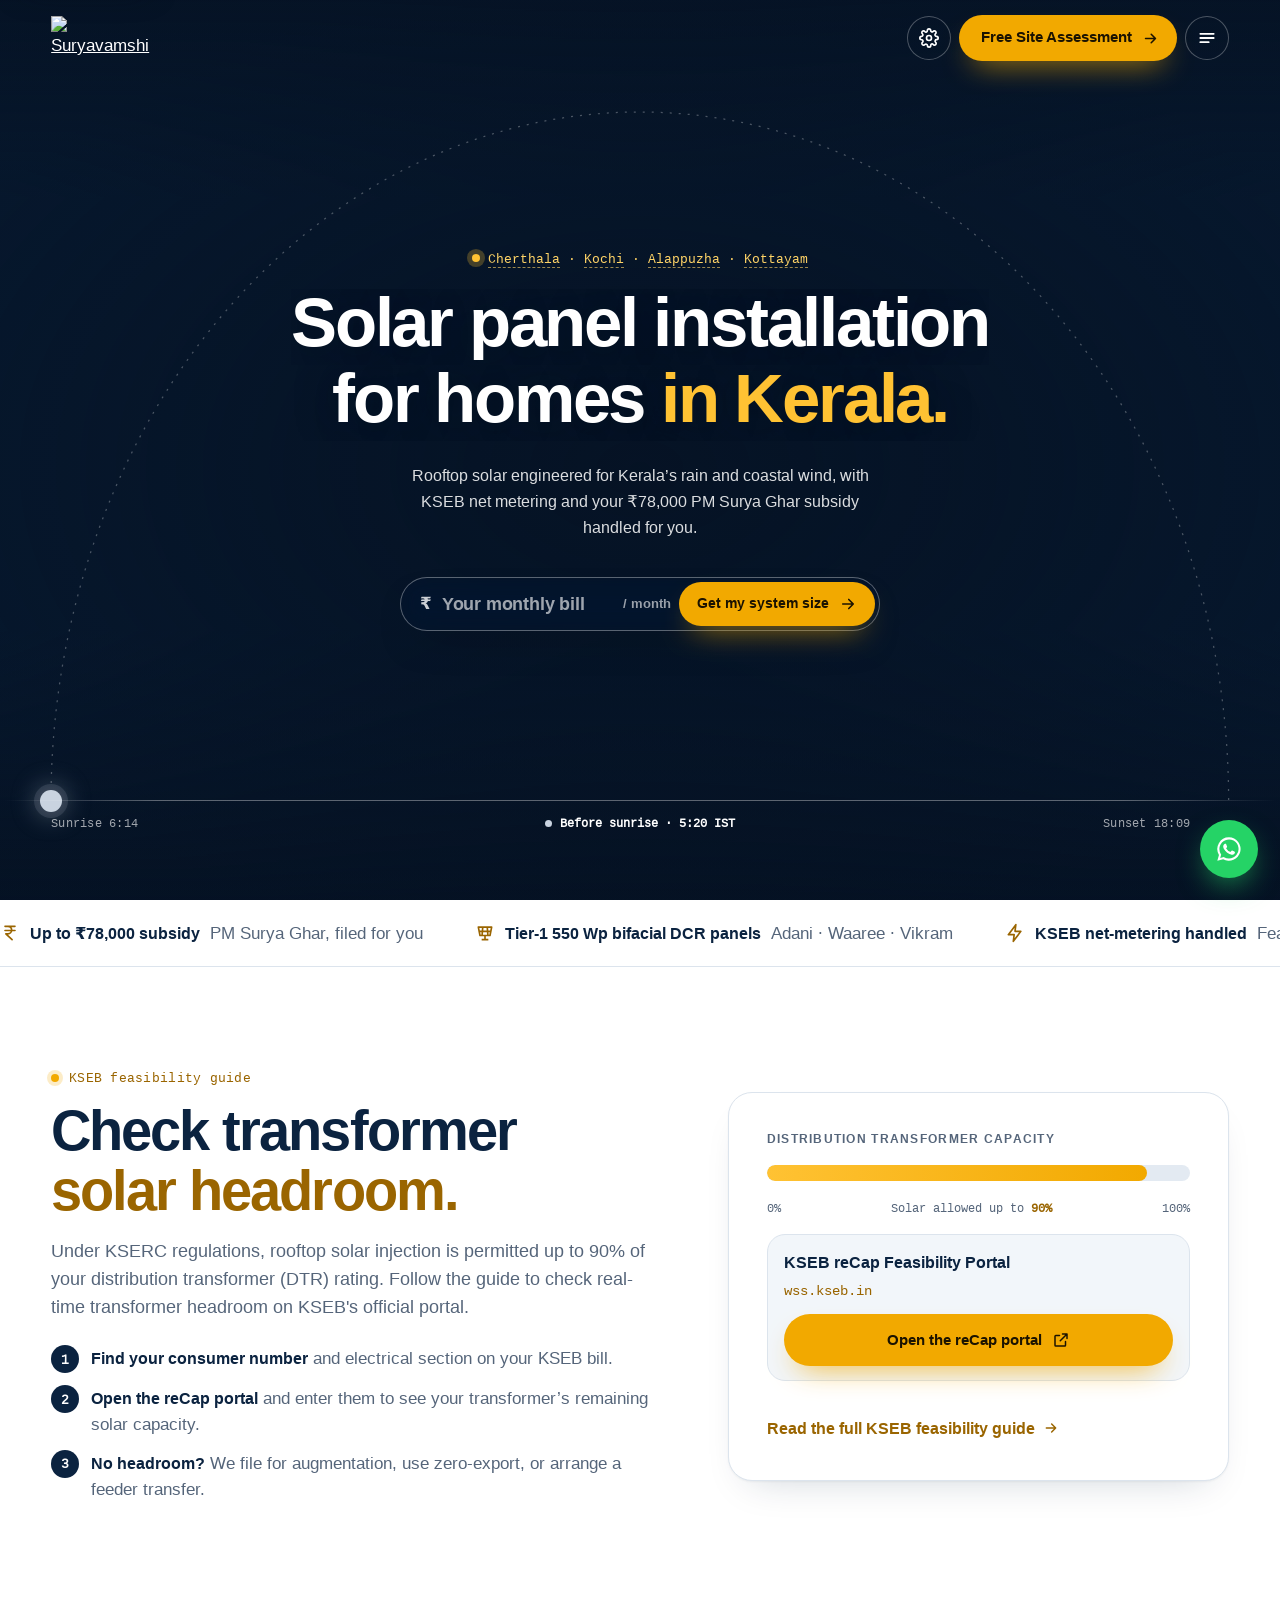
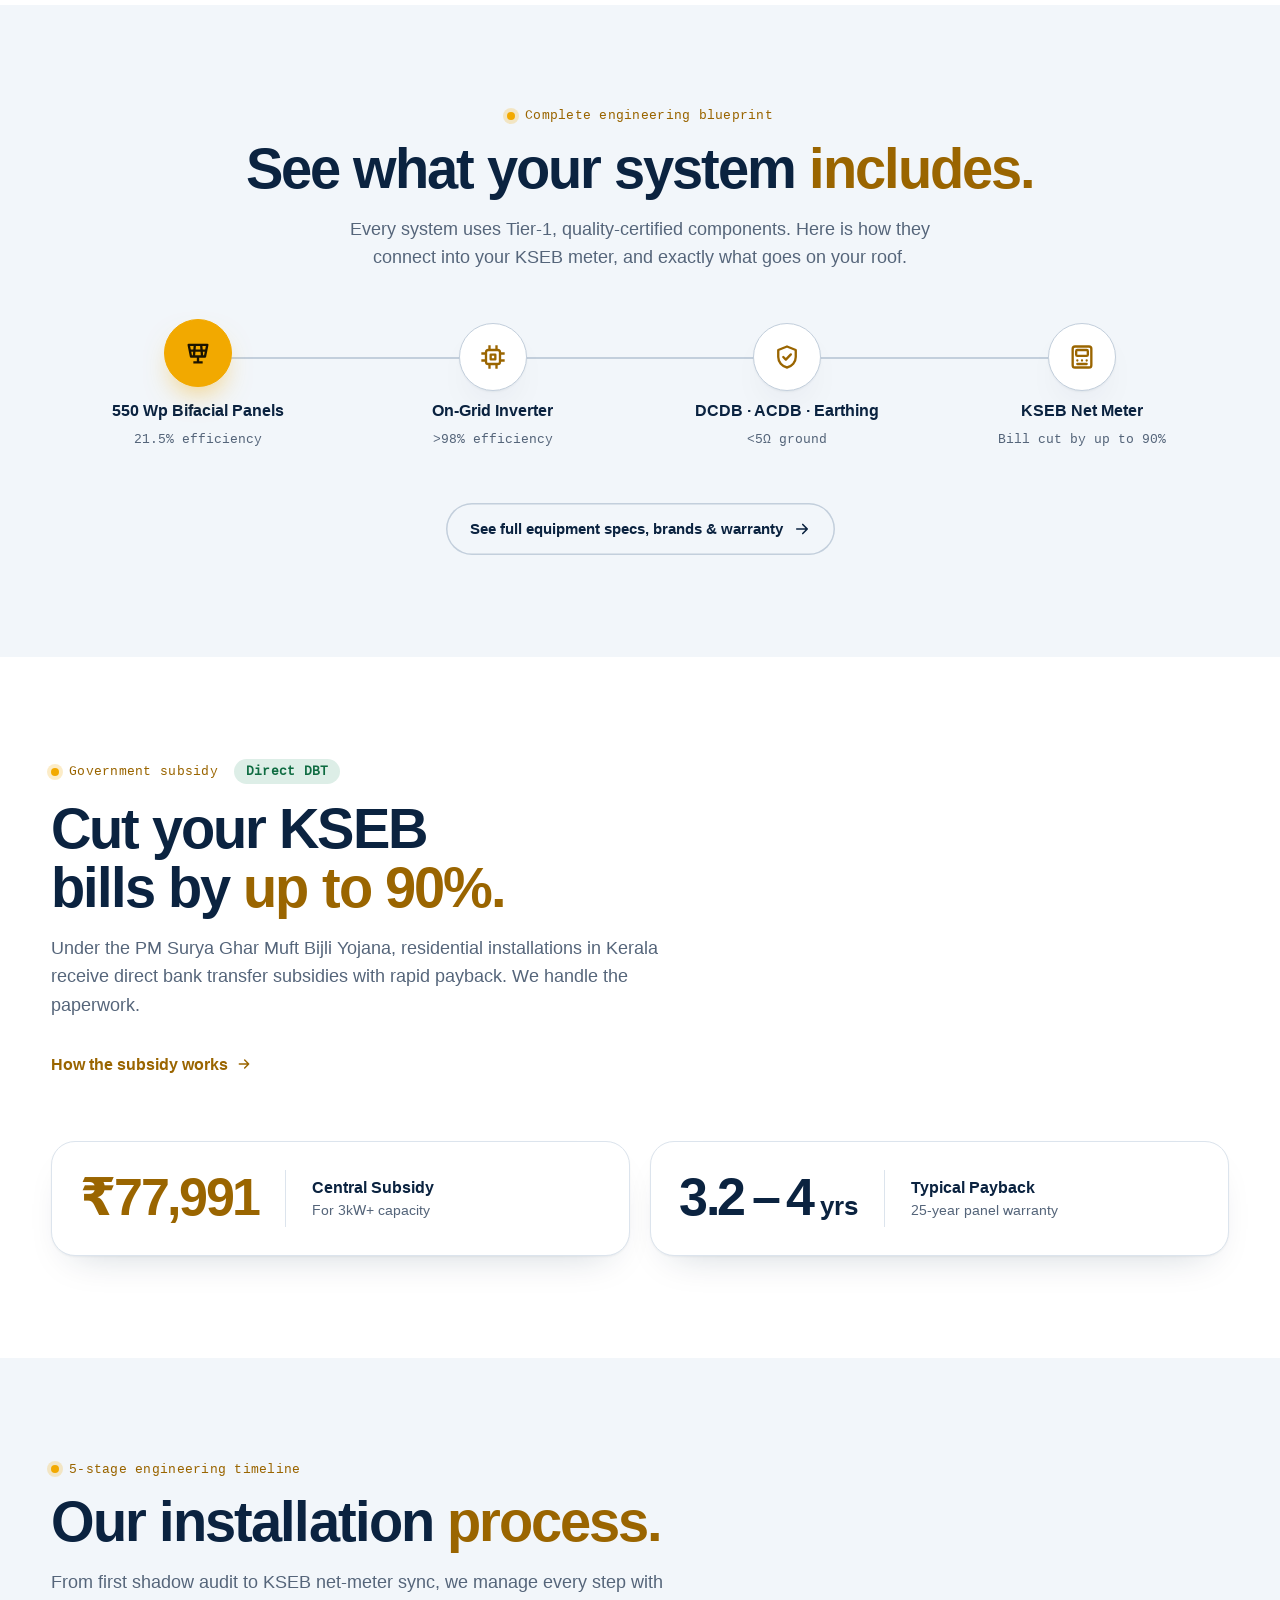
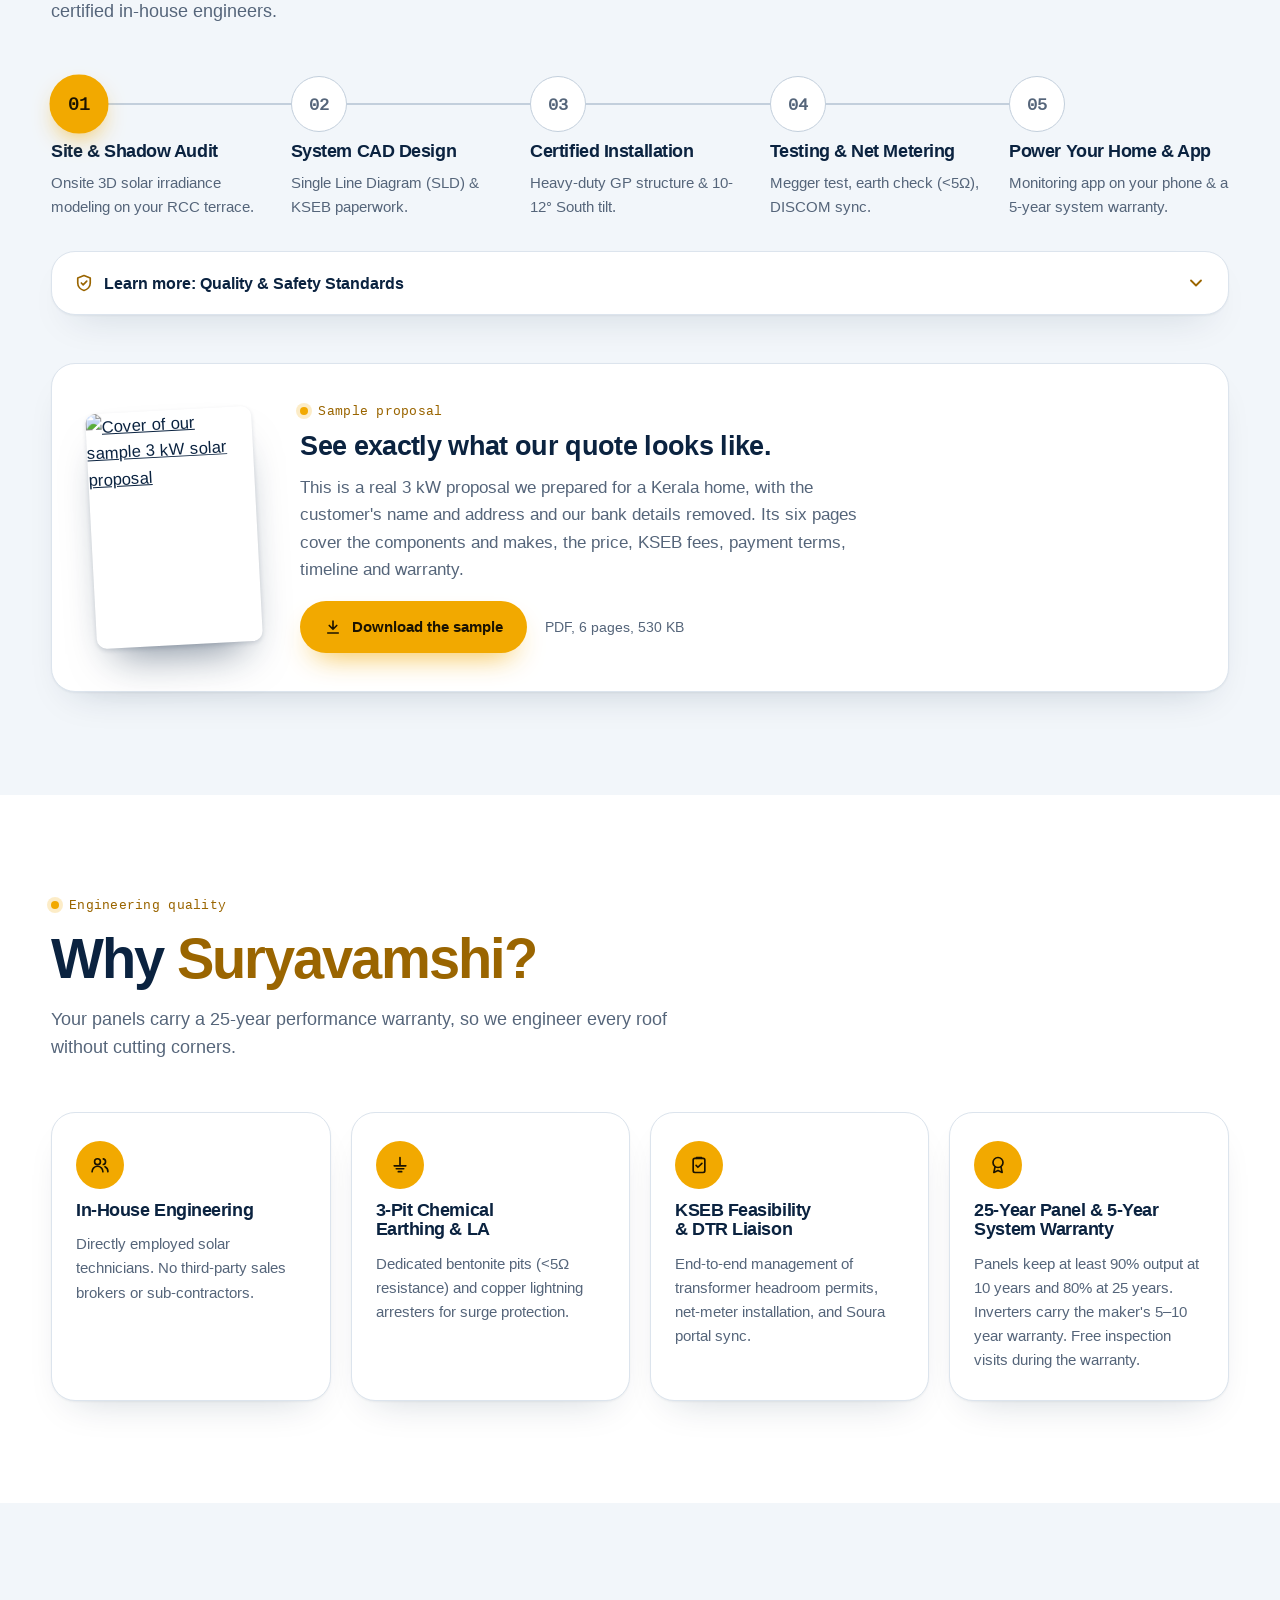
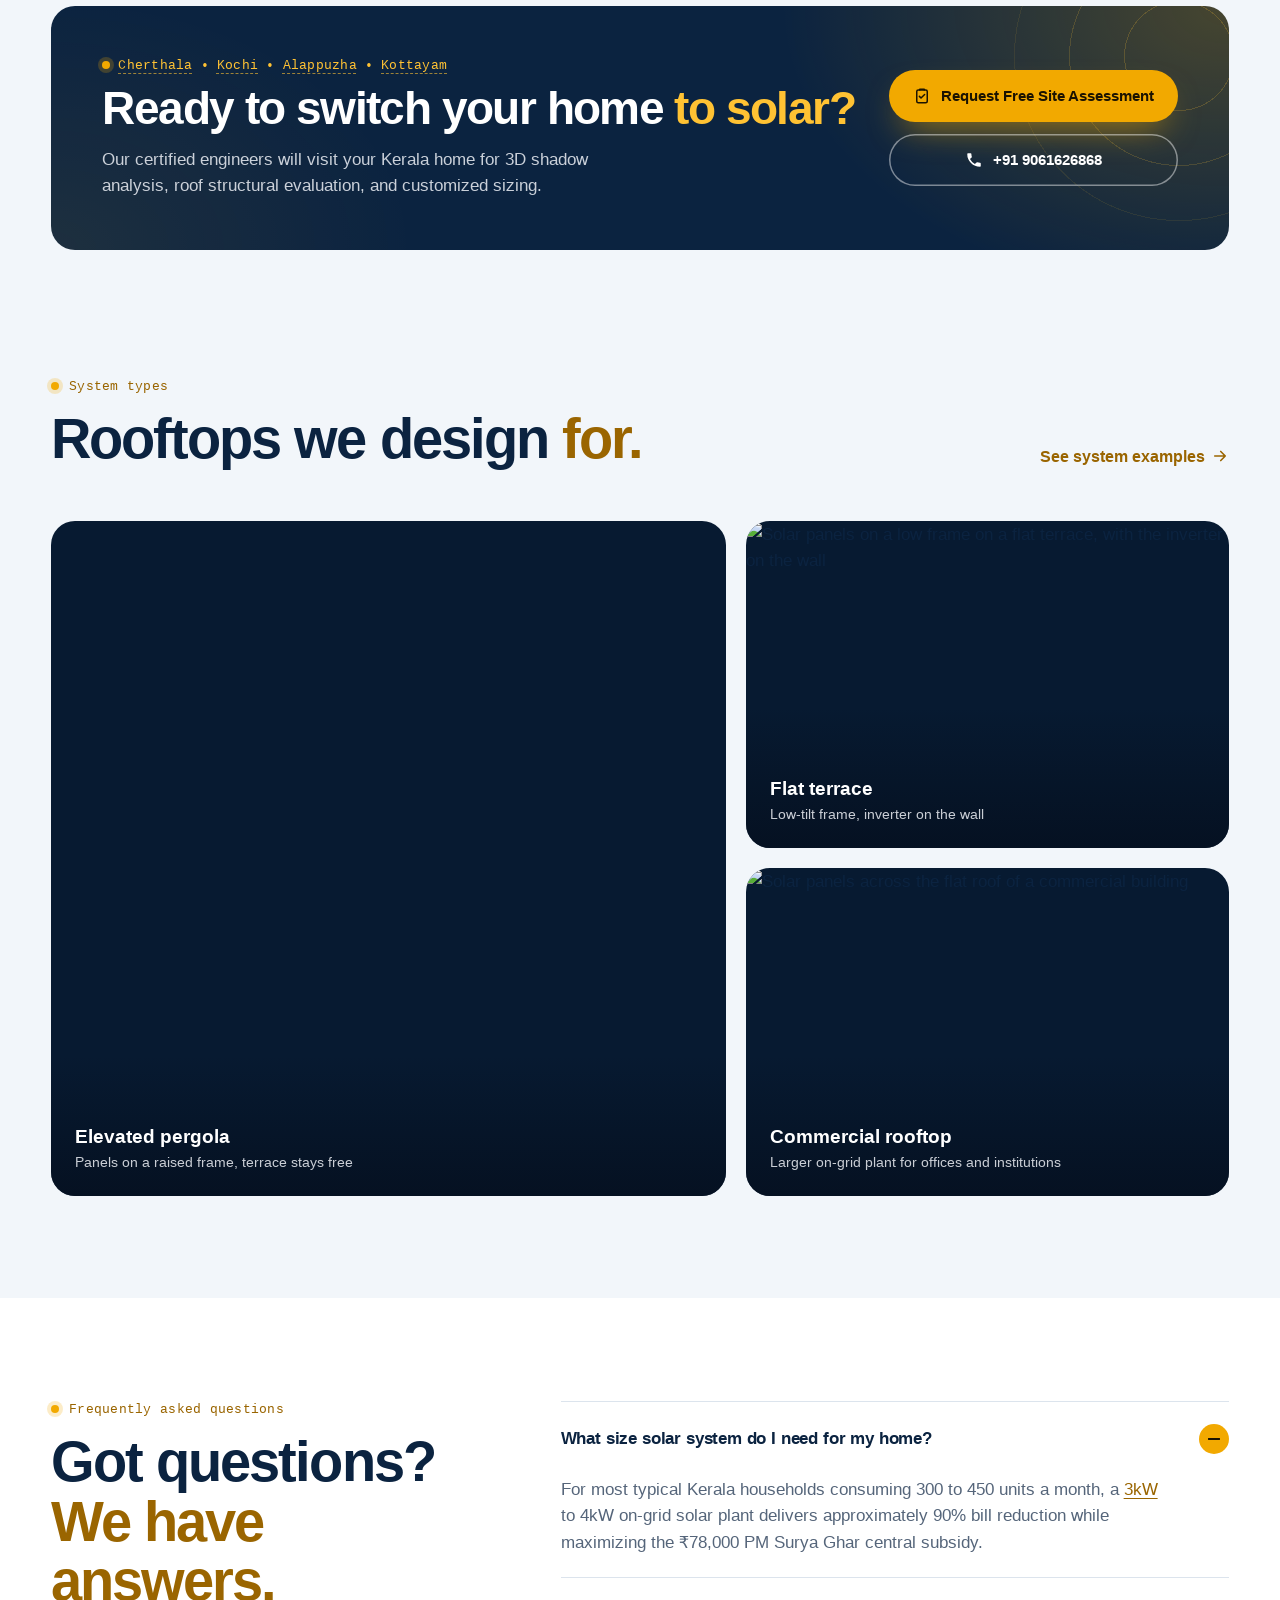
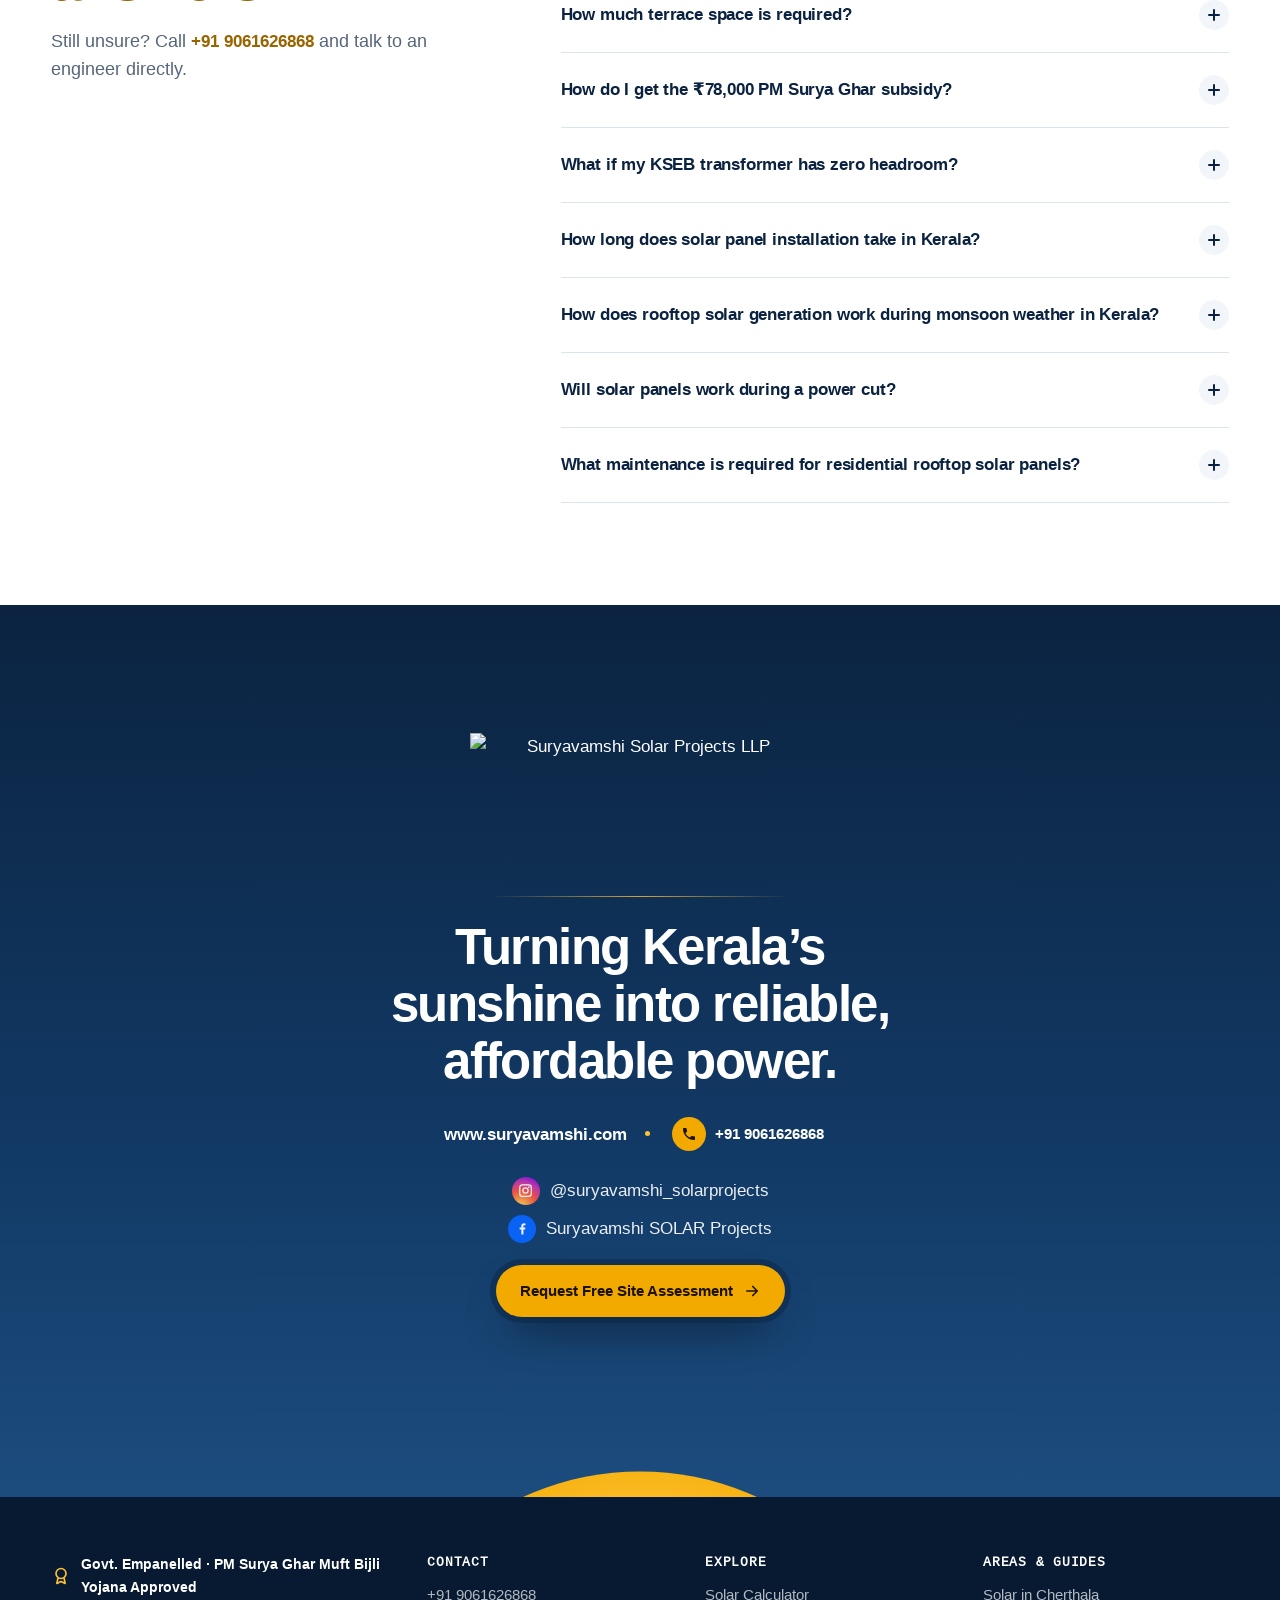
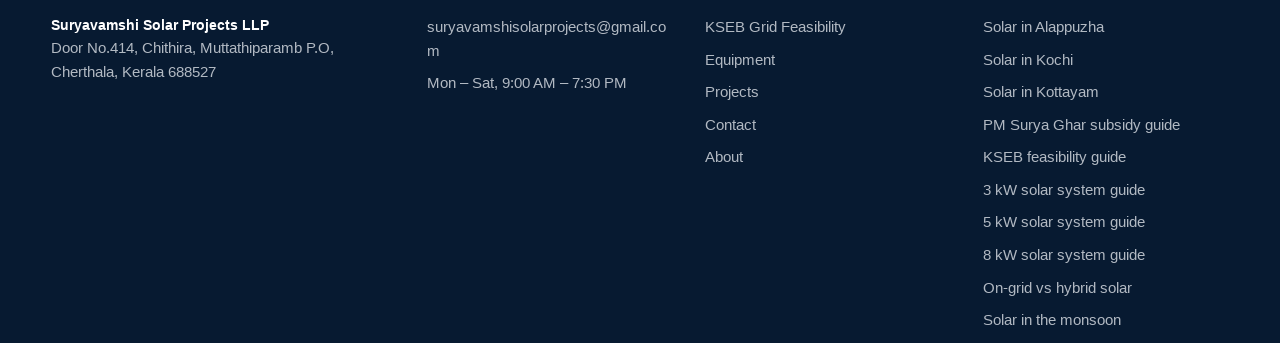
==== index.html @ 5be40217 "Correct the Kerala solar calculator for net metering, subsidy and EMI. Replace the flat-tariff, 90% " ====
<!DOCTYPE html>
<html lang="en">
<head>
  <meta charset="utf-8">
  <script>
    // Staff invite and password-reset emails from Supabase land here: hand them to the set-password page
    (function (h) { if (/[#&]error_code=/.test(h) || (/[#&]access_token=/.test(h) && /[#&]type=(invite|recovery)(&|$)/.test(h))) location.replace("set-password.html" + h); })(location.hash);
  </script>
  <meta name="viewport" content="width=device-width, initial-scale=1.0, viewport-fit=cover">
  <title>Solar Panel Installation in Kerala | Suryavamshi Solar</title>
  <meta name="description" content="Rooftop solar for Kerala homes from a Cherthala-based team. Free site visit, KSEB net metering and the ₹78,000 PM Surya Ghar subsidy handled for you.">
  <link rel="icon" href="favicon.ico" sizes="48x48">
  <link rel="icon" type="image/png" sizes="32x32" href="assets/icons/favicon-32.png">
  <link rel="icon" type="image/png" sizes="192x192" href="assets/icons/icon-192.png">
  <link rel="apple-touch-icon" href="assets/icons/apple-touch-icon.png">
  <meta name="theme-color" content="#FFFFFF">
  <link rel="canonical" href="https://suryavamshi.com/">
  <link rel="alternate" hreflang="en-IN" href="https://suryavamshi.com/">
  <link rel="alternate" hreflang="ml-IN" href="https://suryavamshi.com/malayalam.html">
  <link rel="alternate" hreflang="x-default" href="https://suryavamshi.com/">

  <!-- Open Graph / Social Sharing Meta -->
  <meta property="og:type" content="website">
  <meta property="og:site_name" content="Suryavamshi Solar Projects LLP">
  <meta property="og:locale" content="en_IN">
  <meta property="og:url" content="https://suryavamshi.com/">
  <meta property="og:title" content="Solar Panel Installation in Kerala | Suryavamshi Solar">
  <meta property="og:description" content="Rooftop solar for Kerala homes from a Cherthala-based team. Free site visit, KSEB net metering and the ₹78,000 PM Surya Ghar subsidy handled for you.">
  <meta property="og:image" content="https://suryavamshi.com/assets/images/og-share.jpg">
  <meta property="og:image:width" content="1200">
  <meta property="og:image:height" content="630">
  <meta property="og:image:alt" content="Rooftop solar for Kerala homes from Suryavamshi Solar: KSEB net metering and the ₹78,000 subsidy handled.">

  <!-- Twitter Meta -->
  <meta name="twitter:card" content="summary_large_image">
  <meta name="twitter:url" content="https://suryavamshi.com/">
  <meta name="twitter:title" content="Solar Panel Installation in Kerala | Suryavamshi Solar">
  <meta name="twitter:description" content="Rooftop solar for Kerala homes from a Cherthala-based team. Free site visit, KSEB net metering and the ₹78,000 PM Surya Ghar subsidy handled for you.">
  <meta name="twitter:image" content="https://suryavamshi.com/assets/images/og-share.jpg">
  <meta name="twitter:image:alt" content="Rooftop solar for Kerala homes from Suryavamshi Solar: KSEB net metering and the ₹78,000 subsidy handled.">

  <!-- Structured Data / JSON-LD -->
  <script type="application/ld+json">
  {
    "@context": "https://schema.org",
    "@graph": [
      {
        "@type": [
          "LocalBusiness",
          "HomeAndConstructionBusiness"
        ],
        "@id": "https://suryavamshi.com/#organization",
        "name": "Suryavamshi Solar Projects LLP",
        "alternateName": [
          "Suryavamshi Solar"
        ],
        "url": "https://suryavamshi.com/",
        "logo": "https://suryavamshi.com/assets/images/suryavamshi-logo-light.png",
        "image": "https://suryavamshi.com/assets/images/og-share.jpg",
        "description": "Suryavamshi Solar Projects LLP designs and installs rooftop solar for homes across Kerala, handling KSEB feasibility, net metering and the PM Surya Ghar subsidy.",
        "telephone": "+91-9061626868",
        "email": "suryavamshisolarprojects@gmail.com",
        "priceRange": "₹₹",
        "address": {
          "@type": "PostalAddress",
          "streetAddress": "Door No. 414, Chithira, Muttathiparamb P.O",
          "addressLocality": "Cherthala",
          "addressRegion": "Kerala",
          "postalCode": "688527",
          "addressCountry": "IN"
        },
        "geo": {
          "@type": "GeoCoordinates",
          "latitude": 9.6844,
          "longitude": 76.3338
        },
        "hasMap": "https://maps.google.com/?q=Muttathiparamb+Cherthala+688527",
        "openingHoursSpecification": [
          {
            "@type": "OpeningHoursSpecification",
            "dayOfWeek": [
              "Monday",
              "Tuesday",
              "Wednesday",
              "Thursday",
              "Friday",
              "Saturday"
            ],
            "opens": "09:00",
            "closes": "19:30"
          }
        ],
        "areaServed": [
          {
            "@type": "State",
            "name": "Kerala"
          },
          {
            "@type": "City",
            "name": "Cherthala"
          },
          {
            "@type": "City",
            "name": "Alappuzha"
          },
          {
            "@type": "City",
            "name": "Kochi"
          },
          {
            "@type": "AdministrativeArea",
            "name": "Ernakulam"
          },
          {
            "@type": "City",
            "name": "Kottayam"
          }
        ],
        "sameAs": [
          "https://www.instagram.com/suryavamshi_solarprojects",
          "https://www.facebook.com/share/1YduBSschB/"
        ],
        "makesOffer": [
          {
            "@type": "Offer",
            "itemOffered": {
              "@type": "Service",
              "name": "Rooftop solar panel installation",
              "url": "https://suryavamshi.com/"
            }
          },
          {
            "@type": "Offer",
            "itemOffered": {
              "@type": "Service",
              "name": "KSEB solar feasibility check",
              "url": "https://suryavamshi.com/kseb-solar-feasibility-check.html"
            }
          },
          {
            "@type": "Offer",
            "itemOffered": {
              "@type": "Service",
              "name": "PM Surya Ghar subsidy application",
              "url": "https://suryavamshi.com/pm-surya-ghar-subsidy-kerala.html"
            }
          }
        ]
      },
      {
        "@type": "WebSite",
        "@id": "https://suryavamshi.com/#website",
        "url": "https://suryavamshi.com/",
        "name": "Suryavamshi Solar",
        "inLanguage": "en-IN",
        "publisher": {
          "@id": "https://suryavamshi.com/#organization"
        }
      },
      {
        "@type": "Service",
        "@id": "https://suryavamshi.com/#service-installation",
        "name": "Rooftop Solar Panel Installation",
        "serviceType": "Solar Panel Installation",
        "provider": {
          "@id": "https://suryavamshi.com/#organization"
        },
        "areaServed": {
          "@type": "AdministrativeArea",
          "name": "Kerala"
        },
        "description": "Complete residential rooftop solar installation including 3D shadow analysis, Tier-1 panels, inverters, KSEB net-metering feasibility, and 3-pit chemical earthing."
      },
      {
        "@type": "FAQPage",
        "@id": "https://suryavamshi.com/#faq",
        "mainEntity": [
          {
            "@type": "Question",
            "name": "What size solar system do I need for my home?",
            "acceptedAnswer": {
              "@type": "Answer",
              "text": "For most typical Kerala households consuming 300 to 450 units a month, a 3kW to 4kW on-grid solar plant delivers approximately 90% bill reduction while maximizing the ₹78,000 PM Surya Ghar central subsidy."
            }
          },
          {
            "@type": "Question",
            "name": "How much terrace space is required for solar installation?",
            "acceptedAnswer": {
              "@type": "Answer",
              "text": "You need about 100 sq ft of shade-free roof for each kilowatt. A 3 kW system needs about 300 sq ft, and a 4 kW system about 400 sq ft. Elevated pergola structures can also preserve 100% of usable floor space."
            }
          },
          {
            "@type": "Question",
            "name": "How do I get the ₹78,000 PM Surya Ghar subsidy in Kerala?",
            "acceptedAnswer": {
              "@type": "Answer",
              "text": "We submit the national portal documents, coordinate the KSEB inspection and follow up until the subsidy reaches your bank account. It usually arrives about 30 days after your bank details are accepted."
            }
          },
          {
            "@type": "Question",
            "name": "What if my KSEB transformer has zero headroom?",
            "acceptedAnswer": {
              "@type": "Answer",
              "text": "We provide three tested engineering solutions: (1) Filing for DTR transformer capacity augmentation with KSEB, (2) Zero-Export limitation for 100% daytime self-consumption, or (3) Feeder transfer to an adjacent line with surplus headroom."
            }
          },
          {
            "@type": "Question",
            "name": "How long does solar panel installation take in Kerala?",
            "acceptedAnswer": {
              "@type": "Answer",
              "text": "Physical installation of a 3kW to 5kW residential solar plant takes 1 to 2 days. The complete process including KSEB net-metering approval, feasibility inspection, and bi-directional meter installation usually takes 15 to 25 days."
            }
          },
          {
            "@type": "Question",
            "name": "How does rooftop solar generation work during monsoon weather in Kerala?",
            "acceptedAnswer": {
              "@type": "Answer",
              "text": "Bifacial Tier-1 solar panels generate electricity from direct, diffused, and reflected sunlight. While peak output is highest during clear days, modern solar panels continue generating 25% to 40% of their rated capacity even under overcast monsoon skies."
            }
          },
          {
            "@type": "Question",
            "name": "Will solar panels work during a power cut?",
            "acceptedAnswer": {
              "@type": "Answer",
              "text": "An on-grid system switches off when KSEB supply fails, for the safety of line workers, so it gives no backup. For backup, choose a hybrid system with a battery, or keep your existing inverter and UPS."
            }
          },
          {
            "@type": "Question",
            "name": "What maintenance is required for residential rooftop solar panels?",
            "acceptedAnswer": {
              "@type": "Answer",
              "text": "Rooftop solar systems have no moving parts. Periodic rainwater washing keeps panels clean in Kerala. Routine inspection of AC/DC protection boxes, lightning arresters, and chemical earthing pits every 6 months ensures optimal generation."
            }
          }
        ]
      }
    ]
  }
  </script>

  <!-- Fonts -->
  <link rel="preload" as="font" type="font/woff2" href="assets/fonts/figtree-latin.woff2" crossorigin>

  <!-- Settings: apply saved theme, text size, animations and sun cursor choices before first paint -->
  <script>
    (function () {
      var d = document.documentElement;
      function get(k) { try { return localStorage.getItem(k); } catch (e) { return null; } }
      function mq(q) { return !!(window.matchMedia && matchMedia(q).matches); }
      var pref = get('sv-theme') || 'light';
      var dark = pref === 'dark' || (pref === 'system' && mq('(prefers-color-scheme: dark)'));
      d.setAttribute('data-sv-theme', dark ? 'dark' : 'light');
      d.setAttribute('data-sv-pref', pref);
      var text = get('sv-text');
      d.setAttribute('data-sv-text', text === 'large' || text === 'larger' ? text : 'normal');
      var motion = get('sv-motion');
      d.setAttribute('data-sv-motion', motion === 'on' || motion === 'off' ? motion : (mq('(prefers-reduced-motion: reduce)') ? 'off' : 'on'));
      d.setAttribute('data-sv-cursor', get('sv-sun-cursor') === 'off' ? 'off' : 'on');
    })();
  </script>

  <link rel="stylesheet" href="css/daylight.css?v=13.8">

</head>
<body>

  <svg width="0" height="0" style="position:absolute" aria-hidden="true" focusable="false">
    <defs>
      <symbol id="i-phone" viewBox="0 0 24 24"><path fill="currentColor" d="M6.6 10.8a15.1 15.1 0 0 0 6.6 6.6l2.2-2.2a1 1 0 0 1 1-.25 11.4 11.4 0 0 0 3.6.57 1 1 0 0 1 1 1V20a1 1 0 0 1-1 1A17 17 0 0 1 3 4a1 1 0 0 1 1-1h3.5a1 1 0 0 1 1 1c0 1.25.2 2.45.57 3.57a1 1 0 0 1-.25 1z"/></symbol>
      <symbol id="i-ig" viewBox="0 0 24 24"><path fill="none" stroke="currentColor" stroke-width="2" d="M7 2.8h10A4.2 4.2 0 0 1 21.2 7v10a4.2 4.2 0 0 1-4.2 4.2H7A4.2 4.2 0 0 1 2.8 17V7A4.2 4.2 0 0 1 7 2.8z"/><circle cx="12" cy="12" r="4.2" fill="none" stroke="currentColor" stroke-width="2"/><circle cx="17.4" cy="6.6" r="1.3" fill="currentColor"/></symbol>
      <symbol id="i-fb" viewBox="0 0 24 24"><path fill="currentColor" d="M13.5 21.5v-8h2.7l.4-3.2h-3.1V8.3c0-.9.3-1.6 1.6-1.6h1.7V3.9a22 22 0 0 0-2.5-.13c-2.5 0-4.2 1.5-4.2 4.3v2.3H7.4v3.2h2.7v8z"/></symbol>
      <symbol id="i-wa" viewBox="0 0 24 24"><path fill="currentColor" d="M12 2a10 10 0 0 0-8.6 15.1L2 22l5-1.3A10 10 0 1 0 12 2zm0 18.2a8.2 8.2 0 0 1-4.2-1.15l-.3-.18-3 .78.8-2.9-.2-.3A8.2 8.2 0 1 1 12 20.2zm4.5-6.1c-.25-.12-1.46-.72-1.69-.8-.23-.08-.39-.12-.55.12-.17.25-.64.8-.78.97-.14.16-.29.18-.53.06a6.7 6.7 0 0 1-3.32-2.9c-.25-.43.25-.4.72-1.33.08-.16.04-.3-.02-.42-.06-.12-.55-1.33-.76-1.82-.2-.48-.4-.41-.55-.42h-.47a.9.9 0 0 0-.66.31 2.77 2.77 0 0 0-.86 2.06c0 1.21.88 2.38 1 2.55.13.16 1.74 2.66 4.22 3.73 1.57.68 2.18.74 2.97.62.48-.07 1.46-.6 1.67-1.18.2-.58.2-1.07.14-1.18-.06-.1-.22-.17-.47-.29z"/></symbol>
      <symbol id="i-arrow" viewBox="0 0 24 24"><path fill="none" stroke="currentColor" stroke-width="2.2" stroke-linecap="round" stroke-linejoin="round" d="M5 12h14M13 6l6 6-6 6"/></symbol><symbol id="i-down" viewBox="0 0 24 24"><path fill="none" stroke="currentColor" stroke-width="2.2" stroke-linecap="round" stroke-linejoin="round" d="M12 4v11M7 10l5 5 5-5M5 20h14"/></symbol>
      <symbol id="i-check" viewBox="0 0 24 24"><path fill="none" stroke="currentColor" stroke-width="2.4" stroke-linecap="round" stroke-linejoin="round" d="M4.5 12.5l5 5 10-11"/></symbol>
      <symbol id="i-checkc" viewBox="0 0 24 24"><circle cx="12" cy="12" r="10" fill="none" stroke="currentColor" stroke-width="2"/><path fill="none" stroke="currentColor" stroke-width="2.2" stroke-linecap="round" stroke-linejoin="round" d="m7.5 12.5 3 3 6-6.5"/></symbol>
      <symbol id="i-bolt" viewBox="0 0 24 24"><path fill="none" stroke="currentColor" stroke-width="2" stroke-linecap="round" stroke-linejoin="round" d="M13 2 4 14h7l-1 8 9-12h-7z"/></symbol>
      <symbol id="i-sun" viewBox="0 0 24 24"><g fill="none" stroke="currentColor" stroke-width="2" stroke-linecap="round"><circle cx="12" cy="12" r="4.2"/><path d="M12 2v2.2M12 19.8V22M2 12h2.2M19.8 12H22M4.9 4.9l1.6 1.6M17.5 17.5l1.6 1.6M4.9 19.1l1.6-1.6M17.5 6.5l1.6-1.6"/></g></symbol>
      <symbol id="i-panel" viewBox="0 0 24 24"><path fill="none" stroke="currentColor" stroke-width="2" stroke-linejoin="round" d="M4 5h16l-2 10H6zM9.3 5l-.8 10M14.7 5l.8 10M5 10h14M12 15v5M8 20h8"/></symbol>
      <symbol id="i-chip" viewBox="0 0 24 24"><g fill="none" stroke="currentColor" stroke-width="2" stroke-linejoin="round"><rect x="6" y="6" width="12" height="12" rx="2"/><path d="M9 2v4M15 2v4M9 18v4M15 18v4M2 9h4M2 15h4M18 9h4M18 15h4"/><path d="M10 10h4v4h-4z"/></g></symbol>
      <symbol id="i-shield" viewBox="0 0 24 24"><path fill="none" stroke="currentColor" stroke-width="2" stroke-linejoin="round" d="M12 3 4.5 6v6c0 4.4 3.2 8 7.5 9 4.3-1 7.5-4.6 7.5-9V6z"/><path fill="none" stroke="currentColor" stroke-width="2" stroke-linecap="round" stroke-linejoin="round" d="m8.8 12 2.2 2.2 4.3-4.4"/></symbol>
      <symbol id="i-meter" viewBox="0 0 24 24"><g fill="none" stroke="currentColor" stroke-width="2" stroke-linecap="round" stroke-linejoin="round"><rect x="4" y="3" width="16" height="18" rx="2"/><rect x="7" y="6" width="10" height="5" rx="1"/><path d="M8 15h.01M12 15h.01M16 15h.01M8 18h8"/></g></symbol>
      <symbol id="i-cable" viewBox="0 0 24 24"><path fill="none" stroke="currentColor" stroke-width="2" stroke-linecap="round" stroke-linejoin="round" d="M7 3v4M11 3v4M5 7h8v3a4 4 0 0 1-8 0zM9 14v2a5 5 0 0 0 5 5h1a4 4 0 0 0 4-4V8"/></symbol>
      <symbol id="i-ground" viewBox="0 0 24 24"><path fill="none" stroke="currentColor" stroke-width="2" stroke-linecap="round" d="M12 3v10M5 13h14M7.5 16.5h9M10 20h4"/></symbol>
      <symbol id="i-frame" viewBox="0 0 24 24"><path fill="none" stroke="currentColor" stroke-width="2" stroke-linecap="round" stroke-linejoin="round" d="M3 20 12 6l9 14M7 13.7h10M5 17h14M12 6V3"/></symbol>
      <symbol id="i-box" viewBox="0 0 24 24"><g fill="none" stroke="currentColor" stroke-width="2" stroke-linejoin="round"><rect x="4" y="3" width="16" height="18" rx="2"/><path d="M8 8h3v4H8zM13 8h3v4h-3zM8 16h8"/></g></symbol>
      <symbol id="i-tool" viewBox="0 0 24 24"><path fill="none" stroke="currentColor" stroke-width="2" stroke-linecap="round" stroke-linejoin="round" d="M14.7 6.3a4 4 0 0 0 5 5l-9.4 9.4a2.1 2.1 0 0 1-3-3zM14.7 6.3 17 4l3 3-2.3 2.3"/></symbol>
      <symbol id="i-calc" viewBox="0 0 24 24"><g fill="none" stroke="currentColor" stroke-width="2" stroke-linecap="round"><rect x="5" y="2.5" width="14" height="19" rx="2"/><path d="M8 6.5h8M8.5 11h.01M12 11h.01M15.5 11h.01M8.5 14.5h.01M12 14.5h.01M15.5 14.5h.01M8.5 18h.01M12 18h3.5"/></g></symbol>
      <symbol id="i-home" viewBox="0 0 24 24"><path fill="none" stroke="currentColor" stroke-width="2" stroke-linejoin="round" d="M3 11 12 3.5 21 11v9a1 1 0 0 1-1 1h-5v-6H9v6H4a1 1 0 0 1-1-1z"/></symbol>
      <symbol id="i-clip" viewBox="0 0 24 24"><g fill="none" stroke="currentColor" stroke-width="2" stroke-linecap="round" stroke-linejoin="round"><rect x="5" y="4" width="14" height="17" rx="2"/><path d="M9 4V3h6v1M8.5 12.5l2.2 2.2 4.8-4.7"/></g></symbol>
      <symbol id="i-pin" viewBox="0 0 24 24"><g fill="none" stroke="currentColor" stroke-width="2"><path d="M12 21s-7-6.2-7-11.5a7 7 0 0 1 14 0C19 14.8 12 21 12 21z"/><circle cx="12" cy="9.5" r="2.5"/></g></symbol>
      <symbol id="i-mail" viewBox="0 0 24 24"><g fill="none" stroke="currentColor" stroke-width="2" stroke-linejoin="round"><rect x="3" y="5" width="18" height="14" rx="2"/><path d="m4 7 8 6 8-6"/></g></symbol>
      <symbol id="i-clock" viewBox="0 0 24 24"><g fill="none" stroke="currentColor" stroke-width="2" stroke-linecap="round"><circle cx="12" cy="12" r="9"/><path d="M12 7v5l3 2"/></g></symbol>
      <symbol id="i-grid" viewBox="0 0 24 24"><g fill="none" stroke="currentColor" stroke-width="2"><rect x="3.5" y="3.5" width="7" height="7" rx="1"/><rect x="13.5" y="3.5" width="7" height="7" rx="1"/><rect x="3.5" y="13.5" width="7" height="7" rx="1"/><rect x="13.5" y="13.5" width="7" height="7" rx="1"/></g></symbol>
      <symbol id="i-chart" viewBox="0 0 24 24"><path fill="none" stroke="currentColor" stroke-width="2" stroke-linecap="round" stroke-linejoin="round" d="M4 20V10M10 20V4M16 20v-7M22 20H2"/></symbol>
      <symbol id="i-rupee" viewBox="0 0 24 24"><path fill="none" stroke="currentColor" stroke-width="2" stroke-linecap="round" stroke-linejoin="round" d="M6 4h12M6 9h12M14.5 20 7 13h2.5a4.5 4.5 0 0 0 0-9"/></symbol>
      <symbol id="i-leaf" viewBox="0 0 24 24"><path fill="none" stroke="currentColor" stroke-width="2" stroke-linecap="round" stroke-linejoin="round" d="M5 19c0-9 6-14 15-14 0 9-5 15-14 15M5 19l7-7"/></symbol>
      <symbol id="i-team" viewBox="0 0 24 24"><g fill="none" stroke="currentColor" stroke-width="2" stroke-linecap="round"><circle cx="9" cy="8" r="3.5"/><path d="M2.5 20a6.5 6.5 0 0 1 13 0M16 4.6a3.5 3.5 0 0 1 0 6.8M18 14a6.5 6.5 0 0 1 3.5 6"/></g></symbol>
      <symbol id="i-award" viewBox="0 0 24 24"><g fill="none" stroke="currentColor" stroke-width="2" stroke-linejoin="round"><circle cx="12" cy="9" r="6"/><path d="m8.5 14-1.5 7 5-2.5 5 2.5-1.5-7"/></g></symbol>
      <symbol id="i-ext" viewBox="0 0 24 24"><path fill="none" stroke="currentColor" stroke-width="2" stroke-linecap="round" stroke-linejoin="round" d="M14 4h6v6M20 4l-9 9M18 14v5a1 1 0 0 1-1 1H5a1 1 0 0 1-1-1V7a1 1 0 0 1 1-1h5"/></symbol>
      <symbol id="i-chev" viewBox="0 0 24 24"><path fill="none" stroke="currentColor" stroke-width="2.2" stroke-linecap="round" stroke-linejoin="round" d="m6 9 6 6 6-6"/></symbol>
      <symbol id="i-menu" viewBox="0 0 24 24"><path fill="none" stroke="currentColor" stroke-width="2.2" stroke-linecap="round" d="M4 7h16M4 12h16M4 17h10"/></symbol>
      <symbol id="i-x" viewBox="0 0 24 24"><path fill="none" stroke="currentColor" stroke-width="2.2" stroke-linecap="round" d="M6 6l12 12M18 6 6 18"/></symbol>
      <symbol id="i-gear" viewBox="0 0 24 24"><g fill="none" stroke="currentColor" stroke-width="2" stroke-linecap="round" stroke-linejoin="round"><circle cx="12" cy="12" r="3"/><path d="M19.4 15a1.7 1.7 0 0 0 .3 1.8l.1.1a2 2 0 1 1-2.8 2.8l-.1-.1a1.7 1.7 0 0 0-1.8-.3 1.7 1.7 0 0 0-1 1.5V21a2 2 0 1 1-4 0v-.1a1.7 1.7 0 0 0-1.1-1.5 1.7 1.7 0 0 0-1.8.3l-.1.1a2 2 0 1 1-2.8-2.8l.1-.1a1.7 1.7 0 0 0 .3-1.8 1.7 1.7 0 0 0-1.5-1H3a2 2 0 1 1 0-4h.1a1.7 1.7 0 0 0 1.5-1.1 1.7 1.7 0 0 0-.3-1.8l-.1-.1a2 2 0 1 1 2.8-2.8l.1.1a1.7 1.7 0 0 0 1.8.3H9a1.7 1.7 0 0 0 1-1.5V3a2 2 0 1 1 4 0v.1a1.7 1.7 0 0 0 1 1.5 1.7 1.7 0 0 0 1.8-.3l.1-.1a2 2 0 1 1 2.8 2.8l-.1.1a1.7 1.7 0 0 0-.3 1.8V9a1.7 1.7 0 0 0 1.5 1H21a2 2 0 1 1 0 4h-.1a1.7 1.7 0 0 0-1.5 1z"/></g></symbol>
    </defs>
  </svg>

  <div class="scroll-progress" aria-hidden="true"></div>

  <!-- HEADER -->
  <header class="header-nav on-hero">
    <div class="wrap header-inner">
      <a href="./" class="brand" aria-label="Suryavamshi Solar Projects LLP, home">
        <img class="logo-on-dark" src="assets/images/suryavamshi-logo-reversed-320.png" alt="Suryavamshi Solar Projects LLP" width="320" height="132">
        <img class="logo-on-light" src="assets/images/suryavamshi-logo-light-320.png" alt="Suryavamshi Solar Projects LLP" width="320" height="132">
      </a>
      <nav class="nav-main" aria-label="Main">
        <a href="./" class="nav-item-link current" aria-current="page">Home</a>
        <a href="calculator.html" class="nav-item-link">Solar Calculator</a>
        <a href="equipment.html" class="nav-item-link">Equipment</a>
        <a href="#kseb-section" class="nav-item-link">KSEB Feasibility</a>
        <a href="projects.html" class="nav-item-link">Projects</a>
        <a href="contact.html" class="nav-item-link">Contact</a>
      </nav>
      <div class="header-actions">
        <button class="icon-btn" id="settingsBtn" type="button" aria-label="Settings" aria-haspopup="dialog"><svg class="ic"><use href="#i-gear"/></svg></button>
        <a class="btn btn-sun header-cta" href="contact.html"><span>Free Site Assessment</span><svg class="ic"><use href="#i-arrow"/></svg></a>
        <button class="icon-btn mobile-nav-toggle" type="button" aria-label="Open menu"><svg class="ic"><use href="#i-menu"/></svg></button>
      </div>
    </div>
  </header>

  <!-- MOBILE DRAWER -->
  <div class="mobile-nav-backdrop"></div>
  <aside class="mobile-nav-drawer" aria-label="Menu">
    <div class="drawer-head">
      <img class="logo-on-dark" src="assets/images/suryavamshi-logo-reversed-320.png" alt="Suryavamshi Solar Projects LLP" width="320" height="132">
      <img class="logo-on-light" src="assets/images/suryavamshi-logo-light-320.png" alt="Suryavamshi Solar Projects LLP" width="320" height="132">
      <button class="icon-btn" type="button" id="drawerClose" aria-label="Close menu"><svg class="ic"><use href="#i-x"/></svg></button>
    </div>
    <div class="drawer-badge"><svg class="ic" style="color:var(--accent-ink)"><use href="#i-rupee"/></svg><div><strong>Up to ₹78,000 subsidy</strong>PM Surya Ghar paperwork handled for you</div></div>
    <nav class="drawer-links">
      <a class="mobile-nav-link" href="./"><svg class="ic"><use href="#i-home"/></svg>Home</a>
      <a class="mobile-nav-link" href="calculator.html"><svg class="ic"><use href="#i-calc"/></svg>Solar Calculator</a>
      <a class="mobile-nav-link" href="pm-surya-ghar-subsidy-kerala.html"><svg class="ic"><use href="#i-rupee"/></svg>PM Surya Ghar Subsidy</a>
      <a class="mobile-nav-link" href="#kseb-section"><svg class="ic"><use href="#i-bolt"/></svg>Check KSEB Feasibility</a>
      <a class="mobile-nav-link" href="equipment.html"><svg class="ic"><use href="#i-chip"/></svg>Equipment Specs</a>
      <a class="mobile-nav-link" href="projects.html"><svg class="ic"><use href="#i-grid"/></svg>Projects</a>
      <a class="mobile-nav-link" href="#why-section"><svg class="ic"><use href="#i-team"/></svg>About Us</a>
      <button class="mobile-nav-link" type="button" data-open-settings style="border:0;background:none;color:inherit;font:inherit;font-weight:600;cursor:pointer;text-align:left"><svg class="ic"><use href="#i-gear"/></svg>Settings &amp; theme</button>
    </nav>
    <div class="drawer-foot">
      <a class="btn btn-sun btn-block mobile-nav-link" href="contact.html" style="color:#fff;justify-content:center">Free Site Assessment</a>
      <a class="btn btn-line btn-block" href="tel:+919061626868"><svg class="ic"><use href="#i-phone"/></svg>+91 9061626868</a>
      <div class="drawer-socials">
        <a class="soc wa" href="https://wa.me/919061626868" target="_blank" rel="noopener" aria-label="WhatsApp"><svg class="ic"><use href="#i-wa"/></svg></a>
        <a class="soc ig" href="https://www.instagram.com/suryavamshi_solarprojects" target="_blank" rel="noopener" aria-label="Instagram"><svg class="ic"><use href="#i-ig"/></svg></a>
        <a class="soc fb" href="https://www.facebook.com/share/1YduBSschB/" target="_blank" rel="noopener" aria-label="Facebook"><svg class="ic"><use href="#i-fb"/></svg></a>
      </div>
    </div>
  </aside>

  <main>
    <!-- HERO -->
    <section class="hero" id="home">
      <div class="hero-media"><picture><source type="image/avif" srcset="assets/images/hero.avif"><img src="assets/images/hero.jpg" alt="Rooftop solar panels on a large modern home" width="1376" height="768" fetchpriority="high"></picture></div>
      <div class="sky" role="img" aria-label="Live path of the sun over Cherthala today">
        <svg class="sky-arc" viewBox="0 0 100 100" preserveAspectRatio="none" aria-hidden="true">
          <path class="sky-track" d="M0 100 A50 100 0 0 1 100 100" vector-effect="non-scaling-stroke"/>
          <path class="sky-fill" id="arcFill" d="M0 100" vector-effect="non-scaling-stroke"/>
        </svg>
        <span class="sky-sun" id="arcSun" aria-hidden="true"></span>
        <span class="sky-end l" aria-hidden="true">Sunrise 6:14</span>
        <span class="sky-end r" aria-hidden="true">Sunset 18:09</span>
        <span class="sky-now" id="arcNow">Sun over Cherthala</span>
      </div>
      <div class="wrap hero-center">
        <span class="pill town-links" data-reveal><a href="solar-panel-installation-cherthala.html">Cherthala</a> · <a href="solar-panel-installation-kochi.html">Kochi</a> · <a href="solar-panel-installation-alappuzha.html">Alappuzha</a> · <a href="solar-panel-installation-kottayam.html">Kottayam</a></span>
        <h1>
          <span class="line"><span style="--d:0">Solar panel installation</span></span>
          <span class="line"><span style="--d:1">for homes <span class="sun">in Kerala.</span></span></span>
        </h1>
        <p class="lede" data-reveal style="--d:3">Rooftop solar engineered for Kerala’s rain and coastal wind, with KSEB net metering and your ₹78,000 PM Surya Ghar subsidy handled for you.</p>
        <div class="hero-quick" data-reveal style="--d:4">
            <form id="quickCalc" action="calculator.html" method="get">
              <label for="quickBill">Your monthly KSEB bill in rupees</label>
              <span class="cur" aria-hidden="true">₹</span>
              <input type="number" id="quickBill" name="bill" min="1" max="200000" step="1" inputmode="numeric" placeholder="Your monthly bill">
              <span class="per">/ month</span>
              <button class="btn btn-sun" type="submit">Get my system size <svg class="ic"><use href="#i-arrow"/></svg></button>
            </form>
          <p class="out" id="quickOut" aria-live="polite">Type your monthly KSEB bill. Works for any bill up to ₹2,00,000.</p>
        </div>
      </div>
    </section>

    <!-- TRUST MARQUEE -->
    <div class="marquee" id="trust" aria-label="Highlights">
      <div class="marquee-track">
        <span class="marquee-item"><svg class="ic"><use href="#i-rupee"/></svg>Up to ₹78,000 subsidy <span>PM Surya Ghar, filed for you</span></span>
        <span class="marquee-item"><svg class="ic"><use href="#i-panel"/></svg>Tier-1 550 Wp bifacial DCR panels <span>Adani · Waaree · Vikram</span></span>
        <span class="marquee-item"><svg class="ic"><use href="#i-bolt"/></svg>KSEB net-metering handled <span>Feasibility to commissioning</span></span>
        <span class="marquee-item"><svg class="ic"><use href="#i-ground"/></svg>Chemical earthing &amp; lightning protection <span>Excel Earthing</span></span>
        <span class="marquee-item"><svg class="ic"><use href="#i-award"/></svg>25-year panel performance warranty <span>≥ 80% at 25 yrs</span></span>
        <span class="marquee-item" aria-hidden="true"><svg class="ic"><use href="#i-rupee"/></svg>Up to ₹78,000 subsidy <span>PM Surya Ghar, filed for you</span></span>
        <span class="marquee-item" aria-hidden="true"><svg class="ic"><use href="#i-panel"/></svg>Tier-1 550 Wp bifacial DCR panels <span>Adani · Waaree · Vikram</span></span>
        <span class="marquee-item" aria-hidden="true"><svg class="ic"><use href="#i-bolt"/></svg>KSEB net-metering handled <span>Feasibility to commissioning</span></span>
        <span class="marquee-item" aria-hidden="true"><svg class="ic"><use href="#i-ground"/></svg>Chemical earthing &amp; lightning protection <span>Excel Earthing</span></span>
        <span class="marquee-item" aria-hidden="true"><svg class="ic"><use href="#i-award"/></svg>25-year panel performance warranty <span>≥ 80% at 25 yrs</span></span>
      </div>
    </div>

    <!-- KSEB FEASIBILITY -->
    <section class="section" id="kseb-section">
      <div class="wrap kseb">
        <div data-reveal="left">
          <div class="section-head" style="margin-bottom:0">
            <span class="eyebrow">KSEB feasibility guide</span>
            <h2>Check transformer <span class="serif">solar headroom.</span></h2>
            <p>Under KSERC regulations, rooftop solar injection is permitted up to 90% of your distribution transformer (DTR) rating. Follow the guide to check real-time transformer headroom on KSEB's official portal.</p>
          </div>
          <ol class="steps-mini">
            <li><span><strong>Find your consumer number</strong> and electrical section on your KSEB bill.</span></li>
            <li><span><strong>Open the reCap portal</strong> and enter them to see your transformer’s remaining solar capacity.</span></li>
            <li><span><strong>No headroom?</strong> We file for augmentation, use zero-export, or arrange a feeder transfer.</span></li>
          </ol>
        </div>
        <div class="card dtr" data-reveal="right">
          <span class="label-sm">Distribution transformer capacity</span>
          <div class="dtr-bar" aria-hidden="true"><div class="dtr-fill"></div></div>
          <div class="dtr-legend"><span>0%</span><span>Solar allowed up to <strong style="color:var(--accent-ink)">90%</strong></span><span>100%</span></div>
          <div class="portal">
            <span><strong>KSEB reCap Feasibility Portal</strong><br><code>wss.kseb.in</code></span>
            <a class="btn btn-sun" href="https://wss.kseb.in/selfservices/reCap" target="_blank" rel="noopener noreferrer">Open the reCap portal<svg class="ic"><use href="#i-ext"/></svg></a>
          </div>
          <a class="text-link" href="kseb-solar-feasibility-check.html">Read the full KSEB feasibility guide <svg class="ic"><use href="#i-arrow"/></svg></a>
        </div>
      </div>
    </section>

    <!-- EQUIPMENT -->
    <section class="section alt" id="visualizer-section">
      <div class="wrap">
        <div class="section-head center" data-reveal>
          <span class="eyebrow">Complete engineering blueprint</span>
          <h2>See what your system <span class="serif">includes.</span></h2>
          <p>Every system uses Tier-1, quality-certified components. Here is how they connect into your KSEB meter, and exactly what goes on your roof.</p>
        </div>

        <div class="flow" id="eqFlow">
          <div class="flow-line" aria-hidden="true"><i></i></div>
          <div class="flow-node"><span class="fic"><svg class="ic"><use href="#i-panel"/></svg></span><strong>550 Wp Bifacial Panels</strong><span>21.5% efficiency</span></div>
          <div class="flow-node"><span class="fic"><svg class="ic"><use href="#i-chip"/></svg></span><strong>On-Grid Inverter</strong><span>&gt;98% efficiency</span></div>
          <div class="flow-node"><span class="fic"><svg class="ic"><use href="#i-shield"/></svg></span><strong>DCDB · ACDB · Earthing</strong><span>&lt;5Ω ground</span></div>
          <div class="flow-node"><span class="fic"><svg class="ic"><use href="#i-meter"/></svg></span><strong>KSEB Net Meter</strong><span>Bill cut by up to 90%</span></div>
        </div>

        <div class="center-cta" data-reveal>
          <a class="btn btn-line" href="equipment.html">See full equipment specs, brands &amp; warranty <svg class="ic"><use href="#i-arrow"/></svg></a>
        </div>
      </div>
    </section>

    <!-- SAVINGS & SUBSIDY -->
    <section class="section" id="savings-section">
      <div class="wrap savings">
        <div class="section-head" style="margin-bottom:0" data-reveal="left">
          <span class="eyebrow">Government subsidy <span class="badge" style="margin-left:6px">Direct DBT</span></span>
          <h2>Cut your KSEB bills by <span class="serif">up to 90%.</span></h2>
          <p>Under the PM Surya Ghar Muft Bijli Yojana, residential installations in Kerala receive direct bank transfer subsidies with rapid payback. We handle the paperwork.</p>
          <a class="text-link" href="pm-surya-ghar-subsidy-kerala.html">How the subsidy works <svg class="ic"><use href="#i-arrow"/></svg></a>
        </div>
        <div class="big-stats">
          <div class="card big-stat" data-reveal style="--d:0"><div class="n sun" data-count="78000" data-prefix="₹">₹78,000</div><div class="l">Central Subsidy</div><div class="s">For 3kW+ capacity</div></div>
          <div class="card big-stat" data-reveal style="--d:1"><div class="n">3.2&thinsp;–&thinsp;4<span class="u">yrs</span></div><div class="l">Typical Payback</div><div class="s">25-year panel warranty</div></div>
        </div>
      </div>
    </section>

    <!-- INSTALLATION PROCESS -->
    <section class="section alt" id="process-section">
      <div class="wrap">
        <div class="section-head" data-reveal>
          <span class="eyebrow">5-stage engineering timeline</span>
          <h2>Our installation <span class="serif">process.</span></h2>
          <p>From first shadow audit to KSEB net-meter sync, we manage every step with certified in-house engineers.</p>
        </div>
        <div class="process" id="processTrack">
          <div class="process-line" aria-hidden="true"></div>
          <div class="pstep"><span class="num">01</span><h3>Site &amp; Shadow Audit</h3><p>Onsite 3D solar irradiance modeling on your RCC terrace.</p></div>
          <div class="pstep"><span class="num">02</span><h3>System CAD Design</h3><p>Single Line Diagram (SLD) &amp; KSEB paperwork.</p></div>
          <div class="pstep"><span class="num">03</span><h3>Certified Installation</h3><p>Heavy-duty GP structure &amp; 10-12° South tilt.</p></div>
          <div class="pstep"><span class="num">04</span><h3>Testing &amp; Net Metering</h3><p>Megger test, earth check (&lt;5Ω), DISCOM sync.</p></div>
          <div class="pstep"><span class="num">05</span><h3>Power Your Home &amp; App</h3><p>Monitoring app on your phone &amp; a 5-year system warranty.</p></div>
        </div>
        <details class="card quality" data-reveal>
          <summary><span><svg class="ic"><use href="#i-shield"/></svg>Learn more: Quality &amp; Safety Standards</span><svg class="ic chev"><use href="#i-chev"/></svg></summary>
          <div class="body">
            <p><strong>Zero Terrace Leakage</strong>We anchor with EPDM chemical gaskets to safeguard concrete roofs.</p>
            <p><strong>Wind Resistance</strong>Kerala monsoons demand structural certification up to 150+ km/h wind speeds.</p>
            <p><strong>Surge Protection</strong>Type-2 SPDs in both AC and DC switchgear plus dedicated copper lightning arresters.</p>
          </div>
        </details>
        <div class="card sample-card" data-reveal>
          <a class="sample-cover" href="assets/docs/suryavamshi-sample-3kw-proposal.pdf?v=2" download="Suryavamshi-sample-3kW-proposal.pdf" tabindex="-1" aria-hidden="true"><picture><source type="image/avif" srcset="assets/images/sample-proposal-cover.avif"><img src="assets/images/sample-proposal-cover.jpg" alt="Cover of our sample 3 kW solar proposal" width="420" height="594" loading="lazy" decoding="async"></picture></a>
          <div class="sample-body">
            <span class="eyebrow">Sample proposal</span>
            <h3>See exactly what our quote looks like.</h3>
            <p>This is a real 3 kW proposal we prepared for a Kerala home, with the customer's name and address and our bank details removed. Its six pages cover the components and makes, the price, KSEB fees, payment terms, timeline and warranty.</p>
            <div class="sample-actions">
              <a class="btn btn-sun" href="assets/docs/suryavamshi-sample-3kw-proposal.pdf?v=2" download="Suryavamshi-sample-3kW-proposal.pdf"><svg class="ic"><use href="#i-down"/></svg>Download the sample</a>
              <span class="sample-meta">PDF, 6 pages, 530 KB</span>
            </div>
          </div>
        </div>
      </div>
    </section>

    <!-- WHY -->
    <section class="section" id="why-section">
      <div class="wrap">
        <div class="section-head" data-reveal>
          <span class="eyebrow">Engineering quality</span>
          <h2>Why <span class="serif">Suryavamshi?</span></h2>
          <p>Your panels carry a 25-year performance warranty, so we engineer every roof without cutting corners.</p>
        </div>
        <div class="why">
          <div class="card why-card" data-reveal style="--d:0"><span class="wic"><svg class="ic"><use href="#i-team"/></svg></span><h3>In-House Engineering</h3><p>Directly employed solar technicians. No third-party sales brokers or sub-contractors.</p></div>
          <div class="card why-card" data-reveal style="--d:1"><span class="wic"><svg class="ic"><use href="#i-ground"/></svg></span><h3>3-Pit Chemical Earthing &amp; LA</h3><p>Dedicated bentonite pits (&lt;5Ω resistance) and copper lightning arresters for surge protection.</p></div>
          <div class="card why-card" data-reveal style="--d:2"><span class="wic"><svg class="ic"><use href="#i-clip"/></svg></span><h3>KSEB Feasibility &amp; DTR Liaison</h3><p>End-to-end management of transformer headroom permits, net-meter installation, and Soura portal sync.</p></div>
          <div class="card why-card" data-reveal style="--d:3"><span class="wic"><svg class="ic"><use href="#i-award"/></svg></span><h3><span class="nw">25-Year</span> Panel &amp; <span class="nw">5-Year</span> System Warranty</h3><p>Panels keep at least 90% output at 10 years and 80% at 25 years. Inverters carry the maker's 5–10 year warranty. Free inspection visits during the warranty.</p></div>
        </div>
      </div>
    </section>

    <!-- CONTACT CTA -->
    <section class="section alt" id="site-assessment-form">
      <div class="wrap">
        <div class="cta-band" data-reveal="zoom">
          <div>
            <span class="eyebrow town-links"><a href="solar-panel-installation-cherthala.html">Cherthala</a> • <a href="solar-panel-installation-kochi.html">Kochi</a> • <a href="solar-panel-installation-alappuzha.html">Alappuzha</a> • <a href="solar-panel-installation-kottayam.html">Kottayam</a></span>
            <h2>Ready to switch your home <span class="serif">to solar?</span></h2>
            <p>Our certified engineers will visit your Kerala home for 3D shadow analysis, roof structural evaluation, and customized sizing.</p>
          </div>
          <div class="cta-actions">
            <a class="btn btn-sun" href="contact.html"><svg class="ic"><use href="#i-clip"/></svg>Request Free Site Assessment</a>
            <a class="btn btn-line" href="tel:+919061626868"><svg class="ic"><use href="#i-phone"/></svg>+91 9061626868</a>
          </div>
        </div>
      </div>
    </section>

    <!-- PROJECTS -->
    <section class="section alt" id="projects-preview">
      <div class="wrap">
        <div class="head-row">
          <div class="section-head" data-reveal>
            <span class="eyebrow">System types</span>
            <h2>Rooftops we design <span class="serif">for.</span></h2>
          </div>
          <a class="textlink" href="projects.html" data-reveal>See system examples <svg class="ic" style="width:18px;height:18px"><use href="#i-arrow"/></svg></a>
        </div>
        <div class="proj">
          <figure class="pcard" data-reveal="zoom"><picture><source type="image/avif" srcset="assets/images/project-villa-700.avif 700w, assets/images/project-villa.avif 1376w" sizes="(max-width: 760px) 100vw, (min-width: 2200px) 60vw, 1040px"><img src="assets/images/project-villa.jpg" alt="Solar panels on a raised steel frame above a home's terrace" loading="lazy" decoding="async" width="1600" height="900"></picture><figcaption><strong>Elevated pergola</strong><span>Panels on a raised frame, terrace stays free</span></figcaption></figure>
          <figure class="pcard" data-reveal="zoom" style="--d:1"><picture><source type="image/avif" srcset="assets/images/project-urban-700.avif 700w, assets/images/project-urban.avif 1376w" sizes="(max-width: 760px) 100vw, 42vw"><img src="assets/images/project-urban.jpg" alt="Solar panels on a low frame on a flat terrace, with the inverter on the wall" loading="lazy" decoding="async" width="1600" height="900"></picture><figcaption><strong>Flat terrace</strong><span>Low-tilt frame, inverter on the wall</span></figcaption></figure>
          <figure class="pcard" data-reveal="zoom" style="--d:2"><picture><source type="image/avif" srcset="assets/images/project-commercial-700.avif 700w, assets/images/project-commercial.avif 1376w" sizes="(max-width: 760px) 100vw, 42vw"><img src="assets/images/project-commercial.jpg" alt="Solar panels across the flat roof of a commercial building" loading="lazy" decoding="async" width="1600" height="900"></picture><figcaption><strong>Commercial rooftop</strong><span>Larger on-grid plant for offices and institutions</span></figcaption></figure>
        </div>
      </div>
    </section>

    <!-- FAQ -->
    <section class="section" id="faq-section">
      <div class="wrap faq">
        <div class="section-head" data-reveal="left" style="position:sticky;top:110px">
          <span class="eyebrow">Frequently asked questions</span>
          <h2>Got questions? <span class="serif">We have answers.</span></h2>
          <p>Still unsure? Call <a href="tel:+919061626868" class="textlink">+91 9061626868</a> and talk to an engineer directly.</p>
        </div>
        <div class="faq-list" id="faq-list" data-reveal="right">
          <details open><summary>What size solar system do I need for my home?<span class="pm"></span></summary><div>For most typical Kerala households consuming 300 to 450 units a month, a <a href="3kw-solar-system-kerala.html">3kW</a> to 4kW on-grid solar plant delivers approximately 90% bill reduction while maximizing the ₹78,000 PM Surya Ghar central subsidy.</div></details>
          <details><summary>How much terrace space is required?<span class="pm"></span></summary><div>You need about 100 sq ft of shade-free roof for each kilowatt. A 3 kW system needs about 300 sq ft, and a 4 kW system about 400 sq ft. Elevated pergola structures can also preserve 100% of usable floor space.</div></details>
          <details><summary>How do I get the ₹78,000 PM Surya Ghar subsidy?<span class="pm"></span></summary><div>We submit the national portal documents, coordinate the KSEB inspection and follow up until the subsidy reaches your bank account. It usually arrives about 30 days after your bank details are accepted. <a href="pm-surya-ghar-subsidy-kerala.html">Read the PM Surya Ghar subsidy guide</a>.</div></details>
          <details><summary>What if my KSEB transformer has zero headroom?<span class="pm"></span></summary><div>We provide three tested engineering solutions: (1) Filing for DTR transformer capacity augmentation with KSEB, (2) Zero-Export limitation for 100% daytime self-consumption, or (3) Feeder transfer to an adjacent line with surplus headroom. <a href="kseb-solar-feasibility-check.html">See the KSEB feasibility guide</a>.</div></details>
          <details><summary>How long does solar panel installation take in Kerala?<span class="pm"></span></summary><div>Physical installation of a 3kW to 5kW residential solar plant takes 1 to 2 days. The complete process including KSEB net-metering approval, feasibility inspection, and bi-directional meter installation usually takes 15 to 25 days.</div></details>
          <details><summary>How does rooftop solar generation work during monsoon weather in Kerala?<span class="pm"></span></summary><div>Bifacial Tier-1 solar panels generate electricity from direct, diffused, and reflected sunlight. While peak output is highest during clear days, modern solar panels continue generating 25% to 40% of their rated capacity even under overcast monsoon skies. <a href="solar-panels-monsoon-kerala.html">How solar performs in the Kerala monsoon</a>.</div></details>
          <details><summary>Will solar panels work during a power cut?<span class="pm"></span></summary><div>An on-grid system switches off when KSEB supply fails, for the safety of line workers, so it gives no backup. For backup, choose a hybrid system with a battery, or keep your existing inverter and UPS. <a href="on-grid-vs-hybrid-solar-kerala.html">Compare on-grid and hybrid solar</a>.</div></details>
          <details><summary>What maintenance is required for residential rooftop solar panels?<span class="pm"></span></summary><div>Rooftop solar systems have no moving parts. Periodic rainwater washing keeps panels clean in Kerala. Routine inspection of AC/DC protection boxes, lightning arresters, and chemical earthing pits every 6 months ensures optimal generation.</div></details>
        </div>
      </div>
    </section>

    <!-- CLOSING (outro end frame) -->
    <section class="closing" id="contact">
      <div class="closing-sun" aria-hidden="true"></div>
      <div class="wrap">
        <img src="assets/images/suryavamshi-logo-reversed.png" alt="Suryavamshi Solar Projects LLP" width="700" height="289" data-reveal="zoom" loading="lazy">
        <div class="rule" aria-hidden="true"></div>
        <h2 class="serif" data-reveal>Turning Kerala’s sunshine into reliable, affordable power.</h2>
        <div class="contact-line" data-reveal>
          <span>www.suryavamshi.com</span><span class="sep" aria-hidden="true"></span>
          <a class="phone-chip" href="tel:+919061626868"><span class="dot"><svg class="ic"><use href="#i-phone"/></svg></span>+91 9061626868</a>
        </div>
        <div class="handles" data-reveal>
          <a href="https://www.instagram.com/suryavamshi_solarprojects" target="_blank" rel="noopener"><span class="soc ig"><svg class="ic"><use href="#i-ig"/></svg></span>@suryavamshi_solarprojects</a>
          <a href="https://www.facebook.com/share/1YduBSschB/" target="_blank" rel="noopener"><span class="soc fb"><svg class="ic"><use href="#i-fb"/></svg></span>Suryavamshi SOLAR Projects</a>
        </div>
        <a class="btn btn-sun" href="contact.html" data-reveal>Request Free Site Assessment <svg class="ic"><use href="#i-arrow"/></svg></a>
      </div>
    </section>
  </main>

  <!-- FOOTER -->
  <footer class="site-footer">
    <div class="wrap">
      <div>
        <div class="foot-badge"><svg class="ic"><use href="#i-award"/></svg><span>Govt. Empanelled · PM Surya Ghar Muft Bijli Yojana Approved</span></div>
        <p><strong style="color:#fff">Suryavamshi Solar Projects LLP</strong><br>Door No.414, Chithira, Muttathiparamb P.O, Cherthala, Kerala 688527</p>
      </div>
      <div>
        <h4>Contact</h4>
        <ul>
          <li><a href="tel:+919061626868">+91 9061626868</a></li>
          <li><a href="mailto:suryavamshisolarprojects@gmail.com">suryavamshisolarprojects@gmail.com</a></li>
          <li>Mon – Sat, 9:00 AM – 7:30 PM</li>
        </ul>
      </div>
      <div>
        <h4>Explore</h4>
        <ul>
          <li><a href="calculator.html">Solar Calculator</a></li>
          <li><a href="#kseb-section">KSEB Grid Feasibility</a></li>
          <li><a href="equipment.html">Equipment</a></li>
          <li><a href="projects.html">Projects</a></li>
          <li><a href="contact.html">Contact</a></li>
          <li><a href="#why-section">About</a></li>
        </ul>
      </div>
      <div>
        <h4>Areas &amp; guides</h4>
        <ul>
          <li><a href="solar-panel-installation-cherthala.html">Solar in Cherthala</a></li>
          <li><a href="solar-panel-installation-alappuzha.html">Solar in Alappuzha</a></li>
          <li><a href="solar-panel-installation-kochi.html">Solar in Kochi</a></li>
          <li><a href="solar-panel-installation-kottayam.html">Solar in Kottayam</a></li>
          <li><a href="pm-surya-ghar-subsidy-kerala.html">PM Surya Ghar subsidy guide</a></li>
          <li><a href="kseb-solar-feasibility-check.html">KSEB feasibility guide</a></li>
          <li><a href="3kw-solar-system-kerala.html">3 kW solar system guide</a></li>
          <li><a href="5kw-solar-system-kerala.html">5 kW solar system guide</a></li>
          <li><a href="8kw-solar-system-kerala.html">8 kW solar system guide</a></li>
          <li><a href="on-grid-vs-hybrid-solar-kerala.html">On-grid vs hybrid solar</a></li>
          <li><a href="solar-panels-monsoon-kerala.html">Solar in the monsoon</a></li>
          <li><a href="malayalam.html" lang="ml">മലയാളം</a></li>
        </ul>
      </div>
    </div>
    <div class="foot-bottom"><div class="wrap"><p>© 2026 Suryavamshi Solar Projects LLP. All rights reserved. <a href="privacy.html">Privacy notice</a></p><p>Engineered for Clean Energy in India</p></div></div>
  </footer>

  <!-- FLOATING WHATSAPP -->
  <a class="fab-wa" href="https://wa.me/919061626868?text=Hi%2C%20I%20want%20a%20solar%20quote%20for%20my%20home" target="_blank" rel="noopener" aria-label="Chat on WhatsApp"><svg class="ic"><use href="#i-wa"/></svg></a>

  <!-- MOBILE BOTTOM NAV -->
  <nav class="mobile-bar" aria-label="Quick actions">
    <a href="./"><svg class="ic"><use href="#i-home"/></svg>Home</a>
    <a href="calculator.html"><svg class="ic"><use href="#i-calc"/></svg>Calculator</a>
    <a class="primary" href="contact.html"><svg class="ic"><use href="#i-clip"/></svg>Free Site Visit</a>
    <a href="#kseb-section"><svg class="ic"><use href="#i-bolt"/></svg>KSEB</a>
    <a href="tel:+919061626868"><svg class="ic"><use href="#i-phone"/></svg>Call</a>
  </nav>

  <!-- SETTINGS -->
  <div class="settings-backdrop" id="settingsBackdrop">
    <div class="settings" role="dialog" aria-modal="true" aria-labelledby="settingsTitle">
      <div class="settings-head">
        <h2 id="settingsTitle">Settings</h2>
        <button class="icon-btn" type="button" id="settingsClose" aria-label="Close settings"><svg class="ic"><use href="#i-x"/></svg></button>
      </div>
      <div class="settings-body">
        <span class="lbl">Appearance</span>
        <p class="muted">Choose how the site looks to you.</p>
        <div class="theme-opts" role="radiogroup" aria-label="Color mode">
          <button class="theme-opt" type="button" role="radio" data-theme-choice="light" aria-checked="true"><span class="theme-prev"><span class="tp tp-light"><i></i><i></i><i></i></span></span>Light</button>
          <button class="theme-opt" type="button" role="radio" data-theme-choice="dark" aria-checked="false"><span class="theme-prev"><span class="tp tp-dark"><i></i><i></i><i></i></span></span>Dark</button>
          <button class="theme-opt" type="button" role="radio" data-theme-choice="system" aria-checked="false"><span class="theme-prev"><span class="tp tp-light"><i></i><i></i><i></i></span><span class="tp tp-dark tp-split"><i></i><i></i><i></i></span></span>System</button>
        </div>
        <div class="set-group">
          <span class="lbl" id="langLbl">Language</span>
          <p class="muted">മലയാളം opens our Malayalam home page.</p>
          <div class="set-seg set-seg-2" role="group" aria-labelledby="langLbl">
            <span aria-current="true">English</span>
            <a href="malayalam.html" hreflang="ml" lang="ml">മലയാളം</a>
          </div>
        </div>
        <div class="set-group">
          <span class="lbl" id="textSizeLbl">Text size</span>
          <div class="set-seg" role="radiogroup" aria-labelledby="textSizeLbl">
            <button type="button" role="radio" data-text-choice="normal" aria-checked="true"><b class="aa" aria-hidden="true">A</b>Normal</button>
            <button type="button" role="radio" data-text-choice="large" aria-checked="false"><b class="aa aa-2" aria-hidden="true">A</b>Large</button>
            <button type="button" role="radio" data-text-choice="larger" aria-checked="false"><b class="aa aa-3" aria-hidden="true">A</b>Larger</button>
          </div>
        </div>
        <div class="set-row">
          <div>
            <span class="lbl" id="motionLbl">Animations</span>
            <p class="muted" id="motionHint">Scroll effects, the moving sun and click bursts.</p>
          </div>
          <button class="switch" type="button" role="switch" id="motionSwitch" aria-checked="true" aria-labelledby="motionLbl" aria-describedby="motionHint"><span></span></button>
        </div>
        <div class="set-row set-cursor">
          <div>
            <span class="lbl" id="cursorLbl">Sun cursor</span>
            <p class="muted" id="cursorHint">A glowing sun follows your mouse.</p>
          </div>
          <button class="switch" type="button" role="switch" id="cursorSwitch" aria-checked="true" aria-labelledby="cursorLbl" aria-describedby="cursorHint"><span></span></button>
        </div>
      </div>
      <div class="settings-foot">
        <span>Your choices are saved on this device.</span>
        <button class="settings-reset" type="button" id="settingsReset">Reset to default</button>
      </div>
    </div>
  </div>

  <!-- Scripts -->
  <script src="js/config.js?v=13.0"></script>
  <script src="js/solar-model.js?v=1.0"></script>
  <script src="js/calculator.js?v=14.1"></script>
  <script src="js/app.js?v=12.3"></script>
  <script src="js/premium.js?v=13.0"></script>
  <script src="js/analytics.js?v=1.7"></script>
</body>
</html>
---- css/daylight.css ----
/* ==========================================================================
   SURYAVAMSHI SOLAR — DAYLIGHT THEME
   Layout: full-bleed photo hero with the bill estimate built in, a live
   sun-path arc, then bright airy sections on white and sky-tint; one
   sun-gold accent on deep grid-blue type. Content runs to 1440px wide.
   Theme is set by data-sv-theme on <html> ("light" | "dark"), chosen in
   Settings (Light / Dark / System) and saved in localStorage.
   ========================================================================== */

/* ---------- Fonts (self-hosted) ----------
   The same files Google Fonts serves (variable fonts, Latin subset), plus tiny files for the ₹ sign,
   the Ω and μ in the mono face, and the word മലയാളം (Noto Sans Malayalam) on English pages.
   One @font-face per weight, as Google declares them, so every weight renders exactly as before.
   The "Fallback" faces are Arial (Windows, Mac, iPhone; Liberation Sans on Linux) and Roboto (Android)
   resized to the web fonts' measurements, so text does not jump when the web fonts arrive. */
@font-face { font-family: "Bricolage Grotesque"; font-style: normal; font-weight: 600; font-stretch: 100%; font-display: swap; src: url("../assets/fonts/bricolage-grotesque-latin.woff2") format("woff2"); unicode-range: U+0000-00FF, U+0131, U+0152-0153, U+02BB-02BC, U+02C6, U+02DA, U+02DC, U+0304, U+0308, U+0329, U+2000-206F, U+20AC, U+2122, U+2191, U+2193, U+2212, U+2215, U+FEFF, U+FFFD; }
@font-face { font-family: "Bricolage Grotesque"; font-style: normal; font-weight: 700; font-stretch: 100%; font-display: swap; src: url("../assets/fonts/bricolage-grotesque-latin.woff2") format("woff2"); unicode-range: U+0000-00FF, U+0131, U+0152-0153, U+02BB-02BC, U+02C6, U+02DA, U+02DC, U+0304, U+0308, U+0329, U+2000-206F, U+20AC, U+2122, U+2191, U+2193, U+2212, U+2215, U+FEFF, U+FFFD; }
@font-face { font-family: "Bricolage Grotesque"; font-style: normal; font-weight: 800; font-stretch: 100%; font-display: swap; src: url("../assets/fonts/bricolage-grotesque-latin.woff2") format("woff2"); unicode-range: U+0000-00FF, U+0131, U+0152-0153, U+02BB-02BC, U+02C6, U+02DA, U+02DC, U+0304, U+0308, U+0329, U+2000-206F, U+20AC, U+2122, U+2191, U+2193, U+2212, U+2215, U+FEFF, U+FFFD; }
@font-face { font-family: "Bricolage Grotesque"; font-style: normal; font-weight: 600; font-stretch: 100%; font-display: swap; src: url("../assets/fonts/bricolage-grotesque-rupee.woff2") format("woff2"); unicode-range: U+20B9; }
@font-face { font-family: "Bricolage Grotesque"; font-style: normal; font-weight: 700; font-stretch: 100%; font-display: swap; src: url("../assets/fonts/bricolage-grotesque-rupee.woff2") format("woff2"); unicode-range: U+20B9; }
@font-face { font-family: "Bricolage Grotesque"; font-style: normal; font-weight: 800; font-stretch: 100%; font-display: swap; src: url("../assets/fonts/bricolage-grotesque-rupee.woff2") format("woff2"); unicode-range: U+20B9; }
@font-face { font-family: "Figtree"; font-style: normal; font-weight: 400; font-display: swap; src: url("../assets/fonts/figtree-latin.woff2") format("woff2"); unicode-range: U+0000-00FF, U+0131, U+0152-0153, U+02BB-02BC, U+02C6, U+02DA, U+02DC, U+0304, U+0308, U+0329, U+2000-206F, U+20AC, U+2122, U+2191, U+2193, U+2212, U+2215, U+FEFF, U+FFFD; }
@font-face { font-family: "Figtree"; font-style: normal; font-weight: 500; font-display: swap; src: url("../assets/fonts/figtree-latin.woff2") format("woff2"); unicode-range: U+0000-00FF, U+0131, U+0152-0153, U+02BB-02BC, U+02C6, U+02DA, U+02DC, U+0304, U+0308, U+0329, U+2000-206F, U+20AC, U+2122, U+2191, U+2193, U+2212, U+2215, U+FEFF, U+FFFD; }
@font-face { font-family: "Figtree"; font-style: normal; font-weight: 600; font-display: swap; src: url("../assets/fonts/figtree-latin.woff2") format("woff2"); unicode-range: U+0000-00FF, U+0131, U+0152-0153, U+02BB-02BC, U+02C6, U+02DA, U+02DC, U+0304, U+0308, U+0329, U+2000-206F, U+20AC, U+2122, U+2191, U+2193, U+2212, U+2215, U+FEFF, U+FFFD; }
@font-face { font-family: "Figtree"; font-style: normal; font-weight: 700; font-display: swap; src: url("../assets/fonts/figtree-latin.woff2") format("woff2"); unicode-range: U+0000-00FF, U+0131, U+0152-0153, U+02BB-02BC, U+02C6, U+02DA, U+02DC, U+0304, U+0308, U+0329, U+2000-206F, U+20AC, U+2122, U+2191, U+2193, U+2212, U+2215, U+FEFF, U+FFFD; }
@font-face { font-family: "Figtree"; font-style: normal; font-weight: 800; font-display: swap; src: url("../assets/fonts/figtree-latin.woff2") format("woff2"); unicode-range: U+0000-00FF, U+0131, U+0152-0153, U+02BB-02BC, U+02C6, U+02DA, U+02DC, U+0304, U+0308, U+0329, U+2000-206F, U+20AC, U+2122, U+2191, U+2193, U+2212, U+2215, U+FEFF, U+FFFD; }
@font-face { font-family: "Figtree"; font-style: normal; font-weight: 400; font-display: swap; src: url("../assets/fonts/figtree-rupee.woff2") format("woff2"); unicode-range: U+20B9; }
@font-face { font-family: "Figtree"; font-style: normal; font-weight: 500; font-display: swap; src: url("../assets/fonts/figtree-rupee.woff2") format("woff2"); unicode-range: U+20B9; }
@font-face { font-family: "Figtree"; font-style: normal; font-weight: 600; font-display: swap; src: url("../assets/fonts/figtree-rupee.woff2") format("woff2"); unicode-range: U+20B9; }
@font-face { font-family: "Figtree"; font-style: normal; font-weight: 700; font-display: swap; src: url("../assets/fonts/figtree-rupee.woff2") format("woff2"); unicode-range: U+20B9; }
@font-face { font-family: "Figtree"; font-style: normal; font-weight: 800; font-display: swap; src: url("../assets/fonts/figtree-rupee.woff2") format("woff2"); unicode-range: U+20B9; }
@font-face { font-family: "JetBrains Mono"; font-style: normal; font-weight: 500; font-display: swap; src: url("../assets/fonts/jetbrains-mono-latin.woff2") format("woff2"); unicode-range: U+0000-00FF, U+0131, U+0152-0153, U+02BB-02BC, U+02C6, U+02DA, U+02DC, U+0304, U+0308, U+0329, U+2000-206F, U+20AC, U+2122, U+2191, U+2193, U+2212, U+2215, U+FEFF, U+FFFD; }
@font-face { font-family: "JetBrains Mono"; font-style: normal; font-weight: 600; font-display: swap; src: url("../assets/fonts/jetbrains-mono-latin.woff2") format("woff2"); unicode-range: U+0000-00FF, U+0131, U+0152-0153, U+02BB-02BC, U+02C6, U+02DA, U+02DC, U+0304, U+0308, U+0329, U+2000-206F, U+20AC, U+2122, U+2191, U+2193, U+2212, U+2215, U+FEFF, U+FFFD; }
@font-face { font-family: "JetBrains Mono"; font-style: normal; font-weight: 700; font-display: swap; src: url("../assets/fonts/jetbrains-mono-latin.woff2") format("woff2"); unicode-range: U+0000-00FF, U+0131, U+0152-0153, U+02BB-02BC, U+02C6, U+02DA, U+02DC, U+0304, U+0308, U+0329, U+2000-206F, U+20AC, U+2122, U+2191, U+2193, U+2212, U+2215, U+FEFF, U+FFFD; }
@font-face { font-family: "JetBrains Mono"; font-style: normal; font-weight: 500; font-display: swap; src: url("../assets/fonts/jetbrains-mono-greek.woff2") format("woff2"); unicode-range: U+03A9, U+03BC; }
@font-face { font-family: "JetBrains Mono"; font-style: normal; font-weight: 600; font-display: swap; src: url("../assets/fonts/jetbrains-mono-greek.woff2") format("woff2"); unicode-range: U+03A9, U+03BC; }
@font-face { font-family: "JetBrains Mono"; font-style: normal; font-weight: 700; font-display: swap; src: url("../assets/fonts/jetbrains-mono-greek.woff2") format("woff2"); unicode-range: U+03A9, U+03BC; }
@font-face { font-family: "SV Malayalam"; font-style: normal; font-weight: 100 900; font-display: swap; src: url("../assets/fonts/noto-sans-malayalam-word.woff2") format("woff2"); unicode-range: U+0D02, U+0D2E-0D2F, U+0D32-0D33, U+0D3E; }
/* Metric-matched fallbacks (sizes measured from the font files against this site's own text) */
@font-face { font-family: "Figtree Fallback"; font-weight: 100 549; src: local("Arial"), local("ArialMT"), local("Liberation Sans"), local("LiberationSans"), local("Arimo"); size-adjust: 100.5%; ascent-override: 94.5%; descent-override: 24.9%; line-gap-override: 0%; }
@font-face { font-family: "Figtree Fallback"; font-weight: 550 1000; src: local("Arial Bold"), local("Arial-BoldMT"), local("Liberation Sans Bold"), local("LiberationSans-Bold"), local("Arimo Bold"); size-adjust: 95.9%; ascent-override: 99.1%; descent-override: 26.1%; line-gap-override: 0%; }
@font-face { font-family: "Figtree Fallback R"; font-weight: 100 549; src: local("Roboto"), local("Roboto-Regular"), local("Roboto Regular"); size-adjust: 101.2%; ascent-override: 93.9%; descent-override: 24.7%; line-gap-override: 0%; }
@font-face { font-family: "Figtree Fallback R"; font-weight: 550 1000; src: local("Roboto Bold"), local("Roboto-Bold"); size-adjust: 100.6%; ascent-override: 94.4%; descent-override: 24.8%; line-gap-override: 0%; }
@font-face { font-family: "Bricolage Fallback"; font-weight: 100 1000; src: local("Arial Bold"), local("Arial-BoldMT"), local("Liberation Sans Bold"), local("LiberationSans-Bold"), local("Arimo Bold"); size-adjust: 99.6%; ascent-override: 93.4%; descent-override: 27.1%; line-gap-override: 0%; }
@font-face { font-family: "Bricolage Fallback R"; font-weight: 100 1000; src: local("Roboto Bold"), local("Roboto-Bold"); size-adjust: 106%; ascent-override: 87.7%; descent-override: 25.5%; line-gap-override: 0%; }
@font-face { font-family: "JetBrains Mono Fallback"; src: local("Menlo"), local("Menlo-Regular"), local("Courier New"), local("CourierNewPSMT"), local("Liberation Mono"), local("LiberationMono"), local("DejaVu Sans Mono"), local("DejaVuSansMono"), local("Droid Sans Mono"), local("DroidSansMono"); ascent-override: 102%; descent-override: 30%; line-gap-override: 0%; }

:root {
  /* brand */
  --ink: #0B2340;          /* grid blue: headings, dark bands */
  --ink-deep: #071A31;
  --sun: #F2A900;          /* sun gold: fills */
  --sun-2: #FFC233;        /* bright sun: on photos / dark */
  --sky: #F2F6FA;
  --green: #148A55;

  /* legacy aliases (inline styles + seo-pages.css use these) */
  --navy: var(--ink);
  --navy-deep: var(--ink-deep);
  --orange: var(--sun);
  --orange-2: var(--sun-2);
  --amber: var(--sun-2);
  --ivory: #F4F7FB;

  /* light theme (default) */
  --bg: #FFFFFF;
  --bg-alt: #F2F6FA;
  --surface: #FFFFFF;
  --surface-2: #F2F6FA;
  --fg: #0B2340;
  --fg-muted: #55657A;
  --line: #DCE4ED;
  --line-strong: #C3CFDC;
  --accent-ink: #9A6500;
  --track: #E3EAF2;
  --input-bg: #FFFFFF;
  --shadow: 0 1px 2px rgba(11, 35, 64, .05), 0 18px 40px -22px rgba(11, 35, 64, .22);
  --header-bg: rgba(255, 255, 255, .88);
  --header-fg: #0B2340;
  --logo-dark: none;
  --logo-light: block;
  /* keyboard focus ring: navy on light pages, gold on dark pages and over photos */
  --focus: #0B2340;
  /* gold-tinted icon tiles, active pills, the green badge and the dark CTA band */
  --tile-bg: color-mix(in srgb, var(--sun) 16%, transparent);
  --tile-ring: none;
  --pill-on: #7A4F00;
  --badge-ink: #0E6B41;
  --band-bg: var(--ink);
  --band-edge: none;
  --current-bg: color-mix(in srgb, var(--sun) 10%, var(--surface));

  /* "SV Malayalam" only covers the letters of മലയാളം (footer link and Settings on English pages) */
  --display: "Bricolage Grotesque", "Bricolage Fallback", "Bricolage Fallback R", "Figtree", system-ui, sans-serif;
  --sans: "Figtree", "SV Malayalam", "Figtree Fallback", "Figtree Fallback R", "Segoe UI", system-ui, -apple-system, sans-serif;
  --mono: "JetBrains Mono", "JetBrains Mono Fallback", ui-monospace, "SF Mono", Menlo, Consolas, monospace;
  --serif: var(--display);

  --maxw: 1640px;
  --gutter: clamp(20px, 4vw, 72px);
  --r-sm: 12px;
  --r: 18px;
  --r-lg: 24px;
  --ease: cubic-bezier(.2, .7, .2, 1);
  --header-h: 76px;
  color-scheme: light;
}

:root[data-sv-theme="dark"] {
  --bg: #0A1A2E;
  --bg-alt: #0D2038;
  --surface: #0F2440;
  --surface-2: #13294A;
  --fg: #EAF1F8;
  --fg-muted: #9AAEC4;
  --line: #1F3655;
  --line-strong: #2C4A70;
  --accent-ink: #FFC233;
  --track: #1B3557;
  --input-bg: #0B1D33;
  --shadow: 0 1px 2px rgba(0, 0, 0, .3), 0 20px 44px -22px rgba(0, 0, 0, .65);
  --header-bg: rgba(10, 26, 46, .86);
  --header-fg: #EAF1F8;
  --logo-dark: block;
  --logo-light: none;
  --focus: #FFC233;
  --tile-bg: #17304F;
  --tile-ring: inset 0 0 0 1px rgba(255, 194, 51, .35);
  --pill-on: #FFC233;
  --badge-ink: #5FD69B;
  --band-bg: linear-gradient(160deg, #163259 0%, #0F2440 100%);
  --band-edge: inset 0 0 0 1px #2C4A70;
  --current-bg: var(--surface-2);
  color-scheme: dark;
}
/* No-JS fallback follows the OS */
@media (prefers-color-scheme: dark) {
  :root:not([data-sv-theme]) {
    --bg: #0A1A2E; --bg-alt: #0D2038; --surface: #0F2440; --surface-2: #13294A; --fg: #EAF1F8; --fg-muted: #9AAEC4;
    --line: #1F3655; --line-strong: #2C4A70; --accent-ink: #FFC233; --track: #1B3557; --input-bg: #0B1D33;
    --shadow: 0 20px 44px -22px rgba(0, 0, 0, .65); --header-bg: rgba(10, 26, 46, .86); --header-fg: #EAF1F8;
    --logo-dark: block; --logo-light: none; color-scheme: dark;
    --focus: #FFC233; --tile-bg: #17304F; --tile-ring: inset 0 0 0 1px rgba(255, 194, 51, .35); --pill-on: #FFC233; --badge-ink: #5FD69B;
    --band-bg: linear-gradient(160deg, #163259 0%, #0F2440 100%); --band-edge: inset 0 0 0 1px #2C4A70; --current-bg: #13294A;
  }
}
/* The Malayalam page loads the full Noto Sans Malayalam, so its own words never mix with the small subset */
html[lang="ml"] { --sans: "Figtree", "Noto Sans Malayalam", "Figtree Fallback", "Figtree Fallback R", "Segoe UI", system-ui, -apple-system, sans-serif; }
/* Dark photo areas keep a gold focus ring in both themes */
.hero, .page-hero, .header-nav.on-hero, .cta-band, .closing, .site-footer, .calc-out, .pcard { --focus: var(--sun-2); }

/* ---------- Base ---------- */
*, *::before, *::after { box-sizing: border-box; }
html { overflow-x: clip; scroll-behavior: smooth; scroll-padding-top: calc(var(--header-h) + 12px); -webkit-text-size-adjust: 100%; }
body { margin: 0; background: var(--bg); color: var(--fg); font-family: var(--sans); font-size: 1.03rem; line-height: 1.6; -webkit-font-smoothing: antialiased; overflow-x: hidden; transition: background-color .35s ease, color .35s ease; }
img { max-width: 100%; display: block; }
a { color: inherit; }
h1, h2, h3, h4 { margin: 0; font-family: var(--display); line-height: 1.05; letter-spacing: -0.025em; text-wrap: balance; }
p { margin: 0; }
button { font: inherit; }
.wrap { width: 100%; max-width: calc(var(--maxw) + var(--gutter) * 2); margin: 0 auto; padding-inline: var(--gutter); }
.serif { font-family: var(--display); font-style: normal; font-weight: inherit; letter-spacing: inherit; color: var(--accent-ink); }
.eyebrow { display: inline-flex; align-items: center; gap: 10px; font: 500 .8rem/1.3 var(--mono); letter-spacing: .02em; color: var(--accent-ink); }
.eyebrow::before { content: ""; width: 8px; height: 8px; border-radius: 50%; background: var(--sun); box-shadow: 0 0 0 4px color-mix(in srgb, var(--sun) 22%, transparent); flex: none; }
.ic { width: 20px; height: 20px; flex: none; }
.hidden { display: none !important; }
/* Focus ring: 3px, at least 3:1 against the page in both themes; it follows each element's own rounded shape */
:focus-visible { outline: 3px solid var(--focus); outline-offset: 3px; }
a:not([class]):focus-visible { border-radius: 4px; }
/* Places a skip link or an in-page link moves focus to (js: tabindex -1) do not draw a ring around a whole section */
[tabindex="-1"]:focus { outline: none; }
/* "Skip to content" (added by js/premium.js as the first thing on the page; shows when it gets keyboard focus) */
.skip-link { position: fixed; left: 12px; top: calc(10px + env(safe-area-inset-top, 0px)); z-index: 2000; padding: 12px 20px; border-radius: 999px; background: var(--sun); color: #1B1300; font: 700 1rem/1.2 var(--sans); text-decoration: none; box-shadow: 0 14px 30px -12px rgba(4, 14, 28, .55); transform: translateY(calc(-100% - 24px)); transition: transform .2s var(--ease); }
.skip-link:focus, .skip-link:focus-visible { transform: none; outline: 3px solid #0B2340; outline-offset: 3px; box-shadow: 0 0 0 3px #fff, 0 14px 30px -12px rgba(4, 14, 28, .55); }
/* Over the photo, and on buttons that float over whatever scrolls past, the ring gets a second colour in the gap
   (navy inside gold, white inside navy), so it stays visible on bright sky, dark navy and everything between. */
.hero :focus-visible:not(input), .page-hero :focus-visible:not(input), .header-nav.on-hero :focus-visible { box-shadow: 0 0 0 3px rgba(5, 16, 32, .92); }
.header-nav.on-hero .header-cta:focus-visible { animation: none; }
.fab-wa:focus-visible { outline: 3px solid #0B2340; outline-offset: 3px; box-shadow: 0 0 0 3px #fff, 0 12px 30px -8px rgba(37, 211, 102, .7); }
.hero-quick form:has(input:focus-visible) { outline: 3px solid var(--sun-2); outline-offset: 3px; box-shadow: inset 0 0 0 1.5px rgba(255, 194, 51, .85), 0 0 0 3px rgba(5, 16, 32, .92), 0 18px 40px -22px rgba(0, 0, 0, .55); }
/* Bottom bar: the ring sits inside each item, so neighbours (the gold middle button) never hide it */
.mobile-bar a:focus-visible { outline-offset: -3px; }
.mobile-bar a.primary:focus-visible { outline-color: #0B2340; }
.sr-only { position: absolute; width: 1px; height: 1px; overflow: hidden; clip: rect(0 0 0 0); white-space: nowrap; }

/* ---------- Buttons ---------- */
.btn { position: relative; overflow: hidden; isolation: isolate; display: inline-flex; align-items: center; justify-content: center; gap: 10px; min-height: 52px; padding: 0 24px; border-radius: 999px; font: 700 1rem/1 var(--sans); text-decoration: none; border: 0; cursor: pointer; white-space: nowrap; transition: transform .25s var(--ease), translate .45s var(--ease), box-shadow .25s var(--ease), background-color .25s ease, color .25s ease; }
.btn:active { transform: scale(.96); transition-duration: .12s; }
.btn .ic { width: 18px; height: 18px; }
.btn-sun { background: var(--sun); color: #1B1300; box-shadow: 0 14px 30px -14px rgba(242, 169, 0, .9); }
.btn-sun:hover { transform: translateY(-2px); background: var(--sun-2); box-shadow: 0 20px 38px -14px rgba(242, 169, 0, .95); }
.btn-glass { background: rgba(255, 255, 255, .12); color: #fff; box-shadow: inset 0 0 0 1.5px rgba(255, 255, 255, .4); -webkit-backdrop-filter: blur(8px); backdrop-filter: blur(8px); }
.btn-glass:hover { background: rgba(255, 255, 255, .22); }
.btn-line { background: transparent; color: var(--fg); box-shadow: inset 0 0 0 1.5px var(--line-strong); }
.btn-line:hover { box-shadow: inset 0 0 0 1.5px var(--fg); }
.btn-ink { background: var(--fg); color: var(--bg); }
.btn-ink:hover { transform: translateY(-2px); }
.btn-block { width: 100%; }
.btn[disabled] { opacity: .7; cursor: progress; }
@keyframes spin { to { transform: rotate(360deg); } }

/* ---------- Scroll progress ---------- */
.scroll-progress { position: fixed; top: 0; left: 0; right: 0; height: 3px; z-index: 1001; transform-origin: 0 50%; transform: scaleX(var(--sp, 0)); background: linear-gradient(90deg, var(--sun-2), var(--sun)); pointer-events: none; }

/* ---------- Header ---------- */
.header-nav { position: fixed; top: 0; left: 0; right: 0; z-index: 1000; padding-top: env(safe-area-inset-top, 0px); color: var(--header-fg); transition: background-color .3s ease, box-shadow .3s ease, backdrop-filter .3s ease; }
.header-nav.on-hero { color: #fff; }
.header-nav.scrolled { background: var(--header-bg); color: var(--header-fg); backdrop-filter: saturate(160%) blur(16px); -webkit-backdrop-filter: saturate(160%) blur(16px); box-shadow: 0 1px 0 var(--line); }
.header-inner { display: flex; align-items: center; gap: 18px; height: var(--header-h); transition: height .3s var(--ease); }
.header-nav.scrolled .header-inner { height: 64px; }
.brand { display: flex; align-items: center; flex: none; }
.brand img { height: 44px; width: auto; transition: height .3s var(--ease); }
.header-nav.scrolled .brand img { height: 36px; }
.brand .logo-on-dark { display: block; }
.brand .logo-on-light { display: none; }
.header-nav.scrolled .brand .logo-on-dark { display: var(--logo-dark); }
.header-nav.scrolled .brand .logo-on-light { display: var(--logo-light); }
.nav-main { display: flex; gap: 2px; margin-left: 18px; }
.nav-item-link { white-space: nowrap; position: relative; padding: 8px 13px; border-radius: 999px; font-size: .95rem; font-weight: 600; text-decoration: none; opacity: .86; transition: opacity .2s ease, background-color .2s ease; }
.nav-item-link:hover { opacity: 1; background: color-mix(in srgb, currentColor 9%, transparent); }
.nav-item-link.active { opacity: 1; }
.nav-item-link.active::after, .nav-item-link.current::after { content: ""; position: absolute; left: 50%; bottom: 1px; width: 5px; height: 5px; margin-left: -2.5px; border-radius: 50%; background: var(--sun); }
.nav-item-link.current { opacity: 1; }
.header-actions { margin-left: auto; display: flex; align-items: center; gap: 8px; }
.phone-chip { white-space: nowrap; display: inline-flex; align-items: center; gap: 9px; padding: 4px 12px 4px 4px; border-radius: 999px; text-decoration: none; font-weight: 700; font-variant-numeric: tabular-nums; font-size: .95rem; }
.phone-chip .dot { width: 34px; height: 34px; border-radius: 50%; display: grid; place-items: center; background: var(--sun); color: #1B1300; }
.phone-chip .dot .ic { width: 16px; height: 16px; }
.soc { width: 38px; height: 38px; border-radius: 50%; display: grid; place-items: center; color: #fff; text-decoration: none; flex: none; transition: transform .25s var(--ease); }
.soc:hover { transform: translateY(-2px) rotate(-4deg); }
.soc .ic { width: 18px; height: 18px; }
.soc.ig { background: radial-gradient(circle at 30% 107%, #FFDD55 0%, #FF543E 45%, #C837AB 70%, #6600FF 100%); }
.soc.fb { background: #0866FF; }
.soc.wa { background: #25D366; }
.icon-btn { width: 44px; height: 44px; border-radius: 50%; display: grid; place-items: center; background: transparent; color: inherit; border: 0; cursor: pointer; box-shadow: inset 0 0 0 1px color-mix(in srgb, currentColor 28%, transparent); transition: transform .4s var(--ease), background-color .2s ease; }
.icon-btn:hover { background: color-mix(in srgb, currentColor 10%, transparent); }
#settingsBtn:hover .ic { transform: rotate(60deg); }
#settingsBtn .ic { transition: transform .5s var(--ease); }
/* The header button pulses and shines three times after the page opens, then rests; hovering or focusing it sends one more shine across */
.header-cta { min-height: 46px; padding: 0 18px 0 22px; font-size: .95rem; animation: ctaPulse 2.8s ease-in-out 3; }
.header-cta::after { content: ""; position: absolute; inset: 0; z-index: -1; background: linear-gradient(105deg, transparent 32%, rgba(255, 255, 255, .7) 50%, transparent 68%); transform: translateX(-130%); animation: ctaShine 4.8s var(--ease) 1.4s 3; }
.header-cta:hover::after, .header-cta:focus-visible::after { transform: translateX(130%); transition: transform .9s var(--ease); }
.header-cta .ic { width: 17px; height: 17px; transition: transform .3s var(--ease); }
.header-cta:hover .ic { transform: translateX(4px); }
@keyframes ctaShine { 0%, 62% { transform: translateX(-130%); } 88%, 100% { transform: translateX(130%); } }
@keyframes ctaPulse { 0%, 100% { box-shadow: 0 0 0 0 rgba(242, 169, 0, .55), 0 12px 28px -12px rgba(242, 169, 0, .85); } 60% { box-shadow: 0 0 0 10px rgba(242, 169, 0, 0), 0 12px 28px -12px rgba(242, 169, 0, .85); } }
.mobile-nav-toggle { display: none; }

/* Mobile drawer (driven by js/app.js: .open) */
.mobile-nav-backdrop { position: fixed; inset: 0; z-index: 1100; background: rgba(4, 14, 28, .5); backdrop-filter: blur(4px); opacity: 0; pointer-events: none; transition: opacity .3s ease; }
.mobile-nav-backdrop.open { opacity: 1; pointer-events: auto; }
.mobile-nav-drawer { position: fixed; top: 0; bottom: 0; right: 0; z-index: 1101; width: min(350px, 88vw); background: var(--surface); color: var(--fg); transform: translateX(105%); visibility: hidden; transition: transform .4s var(--ease), visibility 0s linear .4s; display: flex; flex-direction: column; padding: calc(16px + env(safe-area-inset-top, 0px)) 18px calc(18px + env(safe-area-inset-bottom, 0px)); gap: 14px; box-shadow: -20px 0 60px rgba(0, 0, 0, .25); }
.mobile-nav-drawer.open { transform: none; visibility: visible; transition: transform .4s var(--ease), visibility 0s; }
.drawer-head { display: flex; align-items: center; justify-content: space-between; }
.drawer-head img { height: 36px; width: auto; }
.drawer-head .logo-on-dark { display: var(--logo-dark); }
.drawer-head .logo-on-light { display: var(--logo-light); }
.drawer-badge { display: flex; gap: 10px; align-items: center; padding: 10px 12px; border-radius: var(--r-sm); background: var(--tile-bg); box-shadow: var(--tile-ring); font-size: .86rem; }
.drawer-badge strong { display: block; font-size: .75rem; letter-spacing: .1em; text-transform: uppercase; color: var(--accent-ink); }
.drawer-badge div { text-wrap: pretty; }
.drawer-links { display: grid; gap: 2px; overflow-y: auto; }
.mobile-nav-link { display: flex; align-items: center; gap: 12px; min-height: 48px; padding: 0 12px; border-radius: var(--r-sm); text-decoration: none; font-weight: 650; }
.mobile-nav-link:hover { background: var(--surface-2); }
.mobile-nav-link .ic { color: var(--accent-ink); }
.drawer-foot { margin-top: auto; display: grid; gap: 10px; }
.drawer-foot .btn-sun.mobile-nav-link { color: #1B1300 !important; }
.drawer-socials { display: flex; gap: 10px; justify-content: center; }

/* ---------- Hero (home): centred promise under a live sun path ---------- */
.hero { position: relative; overflow: hidden; isolation: isolate; color: #fff; background: var(--ink-deep); min-height: clamp(600px, 100svh, 1040px); display: grid; align-items: center; }
.hero-media { position: absolute; inset: -4% 0 0 0; z-index: -3; will-change: transform; }
.hero-media picture { display: contents; }
.hero-media img { width: 100%; height: 100%; object-fit: cover; object-position: 60% 45%; animation: drift 26s ease-in-out infinite alternate; }
@keyframes drift { from { transform: scale(1.02); } to { transform: scale(1.07) translateX(-1%); } }
.hero::before { content: ""; position: absolute; inset: 0; z-index: -2; background:
  radial-gradient(60% 55% at 50% 52%, rgba(5, 16, 32, .72) 0%, rgba(5, 16, 32, .45) 60%, rgba(5, 16, 32, .25) 100%),
  linear-gradient(180deg, rgba(5, 16, 32, .55) 0%, rgba(5, 16, 32, 0) 22%, rgba(5, 16, 32, 0) 70%, rgba(5, 16, 32, .7) 100%); }
.hero-sun { display: none; }

/* The sun's path across the sky, drawn live for Cherthala (js/premium.js initSunArc) */
.sky { position: absolute; z-index: -1; left: max(var(--gutter), calc((100% - var(--maxw)) / 2 + var(--gutter))); right: max(var(--gutter), calc((100% - var(--maxw)) / 2 + var(--gutter))); top: calc(var(--header-h) + clamp(16px, 4vh, 44px)); bottom: clamp(64px, 11vh, 110px); pointer-events: none; }
.sky::after { content: ""; position: absolute; left: -4%; right: -4%; bottom: 0; height: 1px; background: linear-gradient(90deg, transparent, rgba(255, 255, 255, .35) 12%, rgba(255, 255, 255, .35) 88%, transparent); }
.sky-arc { position: absolute; inset: 0; width: 100%; height: 100%; overflow: visible; }
.sky-track { fill: none; stroke: rgba(255, 255, 255, .28); stroke-width: 1.25; stroke-dasharray: 2 7; }
.sky-fill { fill: none; stroke: var(--sun-2); stroke-width: 2.5; stroke-linecap: round; filter: drop-shadow(0 0 6px rgba(255, 194, 51, .8)); }
/* js/premium.js moves the sun with transform (no layout work); its breathing glow is a layer that only changes opacity and scale */
.sky-sun { position: absolute; left: 0; top: 100%; width: 22px; height: 22px; margin: -11px 0 0 -11px; border-radius: 50%; background: radial-gradient(circle at 40% 38%, #FFF3C4 0%, #FFC233 45%, #F2A900 100%); box-shadow: 0 0 0 6px rgba(255, 194, 51, .18), 0 0 40px 10px rgba(255, 194, 51, .55); }
.sky-sun::after { content: ""; position: absolute; inset: -22px; border-radius: 50%; background: radial-gradient(closest-side, rgba(255, 194, 51, .55), rgba(255, 194, 51, .18) 55%, rgba(255, 194, 51, 0)); opacity: .35; transform: scale(.8); animation: sunGlow 3.2s ease-in-out infinite; pointer-events: none; }
.sky-sun.night { background: #C9D3E0; box-shadow: 0 0 0 6px rgba(201, 211, 224, .12), 0 0 26px 4px rgba(201, 211, 224, .35); }
.sky-sun.night::after { content: none; }
@keyframes sunGlow { 50% { opacity: 1; transform: scale(1.12); } }
.sky-now { position: absolute; left: 50%; bottom: -30px; transform: translateX(-50%); display: inline-flex; align-items: center; gap: 8px; white-space: nowrap; font: 600 .75rem var(--mono); color: #fff; }
.sky-now::before { content: ""; width: 7px; height: 7px; border-radius: 50%; background: var(--sun-2); box-shadow: 0 0 10px 2px rgba(255, 194, 51, .7); }
.sky.is-night .sky-now::before { background: #C9D3E0; box-shadow: none; }
.sky.is-night .sky-fill { stroke: rgba(255, 194, 51, .45); filter: none; }
.sky-end { position: absolute; bottom: -30px; font: 500 .75rem var(--mono); color: rgba(255, 255, 255, .62); letter-spacing: .02em; }
.sky-end.l { left: 0; }
.sky-end.r { right: 0; }

.hero-center { display: grid; justify-items: center; text-align: center; padding-block: calc(var(--header-h) + clamp(56px, 12vh, 130px)) clamp(110px, 17vh, 170px); }
.pill { display: inline-flex; align-items: center; gap: 10px; max-width: 100%; font: 500 .82rem/1.3 var(--mono); color: #FFD467; }
.pill::before { content: ""; width: 8px; height: 8px; border-radius: 50%; background: var(--sun-2); box-shadow: 0 0 0 5px rgba(255, 194, 51, .25); flex: none; }
.pill a { color: inherit; text-decoration: none; border-bottom: 1px dashed rgba(255, 212, 103, .6); }
.pill a:hover { color: #fff; }
.hero-center .pill.town-links { justify-content: center; }
.hero h1 { font-size: clamp(2.5rem, min(5.4vw, 9.4vh), 6rem); font-weight: 800; line-height: 1.02; letter-spacing: -0.032em; margin-top: 22px; text-shadow: 0 2px 40px rgba(5, 16, 32, .45); }
.hero h1 .line { display: block; overflow: hidden; padding-bottom: .08em; }
.hero h1 .line > span { display: inline-block; }
.hero h1 .sun { color: var(--sun-2); }
.hero .lede { margin-top: clamp(14px, 2.4vh, 24px); color: rgba(255, 255, 255, .86); max-width: 54ch; font-size: clamp(1.02rem, 1.2vw, 1.18rem); line-height: 1.6; }
/* Bill box: a slim glass pill so the photo shows through */
.hero-quick { margin-top: clamp(24px, 4vh, 40px); width: min(30rem, 100%); }
.hero-quick form { display: flex; align-items: center; gap: 8px; padding: 5px 5px 5px 20px; border-radius: 999px; background: rgba(8, 22, 42, .34); -webkit-backdrop-filter: blur(14px) saturate(140%); backdrop-filter: blur(14px) saturate(140%); box-shadow: inset 0 0 0 1px rgba(255, 255, 255, .34), 0 18px 40px -22px rgba(0, 0, 0, .55); transition: box-shadow .3s var(--ease), background-color .3s ease; }
.hero-quick form:hover { background: rgba(8, 22, 42, .44); }
.hero-quick form:focus-within { background: rgba(8, 22, 42, .5); box-shadow: inset 0 0 0 1.5px rgba(255, 194, 51, .85), 0 0 0 5px rgba(255, 194, 51, .16), 0 18px 40px -22px rgba(0, 0, 0, .55); }
.hero-quick label { position: absolute; width: 1px; height: 1px; overflow: hidden; clip: rect(0 0 0 0); }
.hero-quick .cur { font: 700 1.05rem var(--display); color: rgba(255, 255, 255, .8); }
.hero-quick input { flex: 1; min-width: 0; width: 100%; border: 0; background: none; color: #fff; font: 700 1.12rem/1 var(--display); letter-spacing: -0.01em; font-variant-numeric: tabular-nums; outline: 0; -moz-appearance: textfield; }
.hero-quick input::-webkit-outer-spin-button, .hero-quick input::-webkit-inner-spin-button { -webkit-appearance: none; margin: 0; }
.hero-quick input::placeholder { color: rgba(255, 255, 255, .62); font-weight: 600; }
.hero-quick .per { white-space: nowrap; color: rgba(255, 255, 255, .6); font-weight: 600; font-size: .84rem; }
.hero-quick .btn { min-height: 44px; padding: 0 18px; font-size: .92rem; }
.hero-quick .out { margin-top: 12px; min-height: 1.5em; font: 500 .8rem/1.5 var(--mono); color: rgba(255, 255, 255, .82); opacity: 0; transform: translateY(-4px); transition: opacity .35s ease, transform .35s var(--ease); }
.hero-quick:focus-within .out, .hero-quick.has-value .out { opacity: 1; transform: none; }
.hero-quick .out b { color: var(--sun-2); font-weight: 700; }

/* ---------- Trust marquee ---------- */
.marquee { background: var(--surface); border-bottom: 1px solid var(--line); overflow: hidden; }
.marquee-track { display: flex; gap: 52px; width: max-content; padding-block: 20px; animation: marquee 42s linear infinite; }
.marquee:hover .marquee-track { animation-play-state: paused; }
.marquee-item { display: inline-flex; align-items: center; gap: 10px; font-weight: 700; white-space: nowrap; color: var(--fg); }
.marquee-item .ic { color: var(--accent-ink); }
.marquee-item span { color: var(--fg-muted); font-weight: 500; }
@keyframes marquee { to { transform: translateX(-50%); } }

/* ---------- Sections ---------- */
.section { padding-block: clamp(64px, 8vw, 116px); position: relative; }
.section.alt { background: var(--bg-alt); }
/* Two neighbouring sections on the same background: no double padding between them */
.section:not(.alt) + .section:not(.alt), .section.alt + .section.alt { padding-top: clamp(16px, 2vw, 32px); }
.section-head { display: grid; gap: 16px; max-width: 820px; margin-bottom: clamp(32px, 4vw, 56px); }
.section-head.center { margin-inline: auto; text-align: center; justify-items: center; }
.section-head h2 { font-size: clamp(2.1rem, 4.4vw, 3.6rem); font-weight: 800; letter-spacing: -0.035em; }
.section-head p { color: var(--fg-muted); font-size: 1.1rem; max-width: 64ch; }
.card { background: var(--surface); border: 1px solid var(--line); border-radius: var(--r-lg); box-shadow: var(--shadow); }

/* ---------- Calculator ---------- */
.calc { display: grid; grid-template-columns: minmax(0, 1fr) minmax(0, 1.1fr); overflow: hidden; }
.calc-in { padding: clamp(22px, 3.2vw, 44px); display: grid; gap: 22px; align-content: start; border-right: 1px solid var(--line); }
.calc-in h2, .calc-in h3 { font-size: 1.4rem; display: flex; align-items: center; gap: 10px; }
.calc-in h2 .ic, .calc-in h3 .ic { color: var(--accent-ink); }
.muted { color: var(--fg-muted); font-size: .94rem; }
.seg { display: grid; grid-template-columns: 1fr 1fr; padding: 4px; border-radius: 999px; background: var(--surface-2); border: 1px solid var(--line); position: relative; }
.seg button { position: relative; z-index: 1; min-height: 46px; border: 0; background: transparent; color: var(--fg-muted); font-weight: 700; font-size: .93rem; border-radius: 999px; cursor: pointer; transition: color .25s ease; }
.seg button.active { color: var(--bg); }
/* Monthly Bill is the first tab: the pill sits left in bill mode, right in units mode */
.seg::before { content: ""; position: absolute; top: 4px; bottom: 4px; left: 4px; width: calc(50% - 4px); border-radius: 999px; background: var(--fg); transform: translateX(100%); transition: transform .35s var(--ease); }
.seg.bill::before { transform: none; }
.label-sm { font: 600 .8rem/1.3 var(--sans); letter-spacing: .1em; text-transform: uppercase; color: var(--fg-muted); }
.presets { display: flex; flex-wrap: wrap; gap: 8px; margin-top: 10px; }
.preset-pill { min-height: 44px; padding: 0 14px; border-radius: 999px; border: 1px solid var(--line-strong); background: transparent; color: var(--fg); font-weight: 600; font-size: .88rem; cursor: pointer; transition: all .2s ease; }
.preset-pill:hover { border-color: var(--fg); }
.preset-pill.active { background: color-mix(in srgb, var(--sun) 18%, transparent); border-color: var(--sun); color: var(--pill-on); font-weight: 700; }
.value-row { display: flex; align-items: end; justify-content: space-between; gap: 16px; flex-wrap: wrap; }
.big-input { display: flex; align-items: baseline; gap: 8px; padding: 6px 18px; border-radius: var(--r); background: var(--input-bg); border: 1.5px solid var(--line-strong); transition: border-color .2s ease, box-shadow .2s ease; }
.big-input:focus-within { border-color: var(--sun); box-shadow: 0 0 0 4px color-mix(in srgb, var(--sun) 22%, transparent); }
.big-input .cur { font: 700 1.6rem var(--display); color: var(--accent-ink); }
.big-input input { width: 6.5ch; min-width: 0; border: 0; background: transparent; color: var(--fg); font: 800 2.5rem/1.1 var(--display); letter-spacing: -0.035em; font-variant-numeric: tabular-nums; text-align: right; -moz-appearance: textfield; }
.big-input input::-webkit-outer-spin-button, .big-input input::-webkit-inner-spin-button { -webkit-appearance: none; margin: 0; }
.big-input input:focus { outline: none; }
.big-input .unit-tag { white-space: nowrap; font-weight: 650; color: var(--fg-muted); }
.input-hint { font-size: .84rem; color: var(--fg-muted); min-height: 1.2em; }
.input-hint.warn { color: var(--accent-ink); }
.calc-range-slider { -webkit-appearance: none; appearance: none; width: 100%; height: 44px; background: transparent; cursor: pointer; touch-action: pan-y; }
.calc-range-slider::-webkit-slider-runnable-track { height: 8px; border-radius: 99px; background: linear-gradient(90deg, var(--sun) 0 var(--slider-percent, 30%), var(--track) var(--slider-percent, 30%) 100%); }
.calc-range-slider::-moz-range-track { height: 8px; border-radius: 99px; background: var(--track); }
.calc-range-slider::-moz-range-progress { height: 8px; border-radius: 99px; background: var(--sun); }
.calc-range-slider::-webkit-slider-thumb { -webkit-appearance: none; width: 28px; height: 28px; margin-top: -10px; border-radius: 50%; background: #fff; border: 7px solid var(--sun); box-shadow: 0 4px 14px rgba(11, 35, 64, .3); transition: transform .2s ease; }
.calc-range-slider:active::-webkit-slider-thumb { transform: scale(1.12); }
.calc-range-slider::-moz-range-thumb { width: 16px; height: 16px; border-radius: 50%; background: #fff; border: 7px solid var(--sun); box-shadow: 0 4px 14px rgba(11, 35, 64, .3); }
.ticks { display: flex; justify-content: space-between; font: 500 .74rem var(--mono); color: var(--fg-muted); font-variant-numeric: tabular-nums; margin-top: -6px; }
.field { display: grid; gap: 7px; }
.field label, .field .lbl { font-size: .86rem; font-weight: 700; }
/* Text boxes only: the calculator's big number (.big-input draws its own box), its slider and the radio chips keep their own look */
.form-control, .field input:where(:not([type=range], [type=radio], [type=checkbox], .big-input input)), .field select, .field textarea { width: 100%; min-height: 52px; padding: 0 16px; border-radius: 14px; background: var(--input-bg); color: var(--fg); border: 1.5px solid var(--line-strong); font: 500 1rem var(--sans); transition: border-color .2s ease, box-shadow .2s ease; }
.field textarea { padding: 12px 16px; min-height: 100px; resize: vertical; }
.form-control:focus, .field input:where(:not([type=range], [type=radio], [type=checkbox], .big-input input)):focus, .field select:focus, .field textarea:focus { outline: none; border-color: var(--sun); box-shadow: 0 0 0 4px color-mix(in srgb, var(--sun) 22%, transparent); }
/* Keyboard focus on fields gets the same strong ring as buttons and links (the gold border alone is faint on white) */
.form-control:focus-visible, .field input:where(:not([type=range], [type=radio], [type=checkbox], .big-input input)):focus-visible, .field select:focus-visible, .field textarea:focus-visible, .big-input:has(input:focus-visible) { outline: 2px solid var(--focus); outline-offset: 2px; }
.field input::placeholder, .field textarea::placeholder { color: color-mix(in srgb, var(--fg-muted) 75%, transparent); }
.input-error { border-color: #D93D42 !important; }
/* Enquiry form: monthly bill or units switch */
.usage-top { display: flex; align-items: center; justify-content: space-between; gap: 8px 12px; flex-wrap: wrap; }
.usage-switch { display: inline-flex; padding: 3px; border-radius: 999px; background: var(--surface-2); border: 1px solid var(--line); }
.usage-switch button { min-height: 34px; padding: 0 14px; border: 0; border-radius: 999px; background: transparent; color: var(--fg-muted); font: 700 .82rem var(--sans); cursor: pointer; }
.usage-switch button[aria-checked="true"] { background: var(--sun); color: #1B1300; }
.usage-switch button:focus-visible { outline: 3px solid var(--focus); outline-offset: 2px; }
.field .opt { font-weight: 500; color: var(--fg-muted); }
/* Enquiry form: best time to call */
.time-chips { display: grid; grid-template-columns: repeat(4, minmax(0, 1fr)); gap: 8px; }
.time-chip { position: relative; display: block; cursor: pointer; }
.time-chip input { position: absolute; opacity: 0; width: 1px; height: 1px; pointer-events: none; }
.time-chip span { display: grid; gap: 2px; align-content: center; min-height: 56px; padding: 8px 12px; border-radius: 14px; border: 1.5px solid var(--line-strong); background: var(--input-bg); color: var(--fg); font: 700 .92rem/1.2 var(--sans); transition: border-color .15s ease, background .15s ease, box-shadow .15s ease; }
.time-chip small { font: 500 .76rem/1.2 var(--sans); color: var(--fg-muted); }
.time-chip:hover span { border-color: var(--fg-muted); }
.time-chip input:checked + span { border-color: var(--sun); background: color-mix(in srgb, var(--sun) 14%, var(--input-bg)); box-shadow: 0 0 0 3px color-mix(in srgb, var(--sun) 18%, transparent); }
.time-chip input:checked + span small { color: var(--fg); }
.time-chip input:focus-visible + span { outline: 3px solid var(--focus); outline-offset: 2px; }
@media (max-width: 560px) { .time-chips { grid-template-columns: repeat(2, minmax(0, 1fr)); } }
.live { display: inline-flex; align-items: center; gap: 8px; font-size: .84rem; color: var(--fg-muted); }
/* The "live" dot's ring is a layer that only scales and fades (no repaint every frame) */
.live i { position: relative; width: 8px; height: 8px; border-radius: 50%; background: var(--green); }
.live i::after { content: ""; position: absolute; inset: 0; border-radius: 50%; background: rgba(20, 138, 85, .55); opacity: 0; animation: pulse 2s infinite; }
@keyframes pulse { 0% { opacity: 1; transform: scale(1); } 70%, 100% { opacity: 0; transform: scale(3); } }

/* Results readout: a deep grid-blue panel in both themes */
.calc-out { position: relative; overflow: hidden; padding: clamp(22px, 3.2vw, 44px); display: grid; gap: 18px; align-content: start; color: var(--ivory); background: radial-gradient(90% 70% at 100% 0%, rgba(255, 194, 51, .22), rgba(255, 194, 51, 0) 60%), linear-gradient(165deg, #0F2E52 0%, #071A31 85%); }
.result-hero { display: flex; align-items: center; gap: 20px; }
.gauge { position: relative; width: 104px; height: 104px; flex: none; }
.gauge svg { width: 100%; height: 100%; transform: rotate(-90deg); }
.gauge .bgc { stroke: rgba(255, 255, 255, .12); }
#resultGaugeFill { transition: stroke-dashoffset .6s var(--ease); }
.gauge .sunic { position: absolute; inset: 0; display: grid; place-items: center; color: var(--sun-2); }
.gauge .sunic .ic { width: 30px; height: 30px; animation: spin 24s linear infinite; }
.result-tag { font: 500 .76rem var(--mono); letter-spacing: .04em; color: var(--sun-2); }
.result-kw { font: 800 clamp(2.7rem, 6vw, 3.9rem)/1 var(--display); letter-spacing: -0.045em; color: #fff; font-variant-numeric: tabular-nums; margin-top: 4px; }
.result-sub { font-size: .92rem; color: rgba(244, 247, 251, .74); margin-top: 6px; }
.metrics { display: grid; grid-template-columns: repeat(3, minmax(0, 1fr)); gap: 1px; background: rgba(255, 255, 255, .1); border-radius: var(--r); overflow: hidden; }
.metric { background: rgba(7, 26, 49, .82); padding: 14px 16px; display: grid; gap: 6px; align-content: start; }
.metric .mi { width: 30px; height: 30px; border-radius: 9px; display: grid; place-items: center; background: rgba(255, 194, 51, .14); color: var(--sun-2); }
.metric .mi .ic { width: 17px; height: 17px; }
.metric .ml { font-size: .78rem; color: rgba(244, 247, 251, .64); line-height: 1.3; }
.metric .mv { font: 700 1.04rem/1.25 var(--mono); font-variant-numeric: tabular-nums; overflow-wrap: normal; word-break: normal; hyphens: none; }
.metric.good .mv { color: #6BE3A8; }
.metric.good .mi { background: rgba(107, 227, 168, .14); color: #6BE3A8; }
.modules { border-radius: var(--r); background: rgba(255, 255, 255, .05); box-shadow: inset 0 0 0 1px rgba(255, 255, 255, .1); padding: 14px 16px; display: grid; gap: 10px; }
.modules .row { display: flex; justify-content: space-between; align-items: center; gap: 10px; font-size: .86rem; font-weight: 700; }
.modules .row .tagp { padding: 3px 10px; border-radius: 999px; background: rgba(255, 194, 51, .16); color: var(--sun-2); font-size: .78rem; }
.solar-panel-icons-grid { display: flex; flex-wrap: wrap; gap: 5px; }
.mini-panel-icon { width: 22px; height: 30px; border-radius: 3px; padding: 2px; display: grid; grid-template-rows: repeat(3, 1fr); gap: 2px; background: linear-gradient(160deg, #2A6CB0, #0D3A6B); box-shadow: inset 0 0 0 1px rgba(255, 255, 255, .25); animation: panelIn .45s var(--ease) both; }
.mini-panel-cell { border-radius: 1px; background: linear-gradient(160deg, rgba(255, 255, 255, .28), rgba(255, 255, 255, .05)); }
@keyframes panelIn { from { opacity: 0; transform: translateY(6px) scale(.85); } }
.formula { font-size: .84rem; color: rgba(244, 247, 251, .76); }
.formula summary { cursor: pointer; font-weight: 700; color: var(--sun-2); list-style: none; }
.formula summary::-webkit-details-marker { display: none; }
.formula dl { display: grid; grid-template-columns: 1fr auto; gap: 6px 14px; margin: 10px 0 0; font-variant-numeric: tabular-nums; }
.formula dd { margin: 0; font-weight: 700; color: #fff; text-align: right; font-family: var(--mono); }

/* ---------- Contact / form ---------- */
.contact-grid { display: grid; grid-template-columns: minmax(0, .9fr) minmax(0, 1.1fr); gap: clamp(24px, 5vw, 72px); align-items: start; }
.contact-points { display: grid; gap: 14px; margin-top: 28px; }
.cpoint { display: flex; gap: 14px; align-items: center; padding: 14px 16px; border-radius: var(--r); background: var(--surface); border: 1px solid var(--line); text-decoration: none; transition: transform .25s var(--ease), border-color .2s ease; }
.cpoint:hover { transform: translateX(4px); border-color: var(--sun); }
.cpoint .cic { width: 46px; height: 46px; border-radius: 14px; display: grid; place-items: center; background: var(--tile-bg); box-shadow: var(--tile-ring); color: var(--accent-ink); flex: none; }
.cpoint strong { display: block; }
.cpoint span { color: var(--fg-muted); font-size: .9rem; overflow-wrap: anywhere; }
.form-card { padding: clamp(22px, 3.2vw, 40px); position: relative; }
.form-card form { display: grid; gap: 14px; }
.grid-2 { display: grid; grid-template-columns: 1fr 1fr; gap: 14px; }
.fine { text-align: center; font-size: .86rem; color: var(--fg-muted); }
.fine a { color: var(--accent-ink); font-weight: 700; text-decoration: none; }
.state-box { padding: 28px 18px; border-radius: var(--r); display: flex; flex-direction: column; align-items: center; text-align: center; gap: 10px; }
.state-box.ok { background: color-mix(in srgb, var(--green) 12%, transparent); }
.state-box.ok .ic { width: 44px; height: 44px; color: var(--green); }
.state-box.err { background: rgba(217, 61, 66, .12); color: #D93D42; }
.state-box.err p { color: var(--fg); }
.state-box .err-actions { display: flex; flex-wrap: wrap; justify-content: center; gap: 10px; margin-top: 4px; }

/* ---------- KSEB ---------- */
.kseb { display: grid; grid-template-columns: minmax(0, 1.1fr) minmax(0, .9fr); gap: clamp(24px, 5vw, 80px); align-items: center; }
.dtr { position: relative; padding: clamp(22px, 3vw, 38px); display: grid; grid-template-columns: minmax(0, 1fr); gap: 18px; }
.dtr-bar { height: 16px; border-radius: 99px; background: var(--track); overflow: hidden; position: relative; }
.dtr-fill { position: absolute; inset: 0 auto 0 0; width: 0; border-radius: 99px; background: linear-gradient(90deg, var(--sun-2), var(--sun)); transition: width 1.6s var(--ease); }
.in .dtr-fill { width: 90%; }
.dtr-legend { display: flex; justify-content: space-between; font: 500 .78rem var(--mono); color: var(--fg-muted); font-variant-numeric: tabular-nums; }
.portal { display: flex; align-items: center; justify-content: space-between; gap: 12px; padding: 14px 16px; border-radius: var(--r); background: var(--surface-2); border: 1px solid var(--line); flex-wrap: wrap; }
.portal code { font-family: var(--mono); font-size: .86rem; color: var(--accent-ink); }
/* The long portal button wraps inside the box on narrower cards instead of pushing the card wider */
.portal > span { min-width: 0; }
.portal .btn { flex: 1 1 auto; max-width: 100%; white-space: normal; text-align: center; line-height: 1.25; padding-block: 12px; }
.steps-mini { display: grid; gap: 12px; margin: 24px 0 0; padding: 0; list-style: none; counter-reset: k; }
.steps-mini li { counter-increment: k; display: flex; gap: 12px; align-items: flex-start; color: var(--fg-muted); }
.steps-mini li::before { content: counter(k); flex: none; width: 28px; height: 28px; border-radius: 50%; display: grid; place-items: center; font: 700 .8rem var(--mono); background: var(--fg); color: var(--bg); }
.steps-mini strong { color: var(--fg); }

/* ---------- Equipment ---------- */
.flow { display: grid; grid-template-columns: repeat(4, minmax(0, 1fr)); gap: 0; margin-bottom: clamp(36px, 5vw, 56px); position: relative; }
.flow-node { position: relative; display: grid; justify-items: center; text-align: center; gap: 10px; padding: 0 10px; }
.flow-node .fic { width: 68px; height: 68px; border-radius: 50%; display: grid; place-items: center; background: var(--surface); border: 1.5px solid var(--line-strong); color: var(--accent-ink); box-shadow: var(--shadow); position: relative; z-index: 1; transition: transform .5s var(--ease), border-color .3s ease, background-color .3s ease; }
.flow-node .fic .ic { width: 28px; height: 28px; }
.flow-node.lit .fic { border-color: var(--sun); background: var(--sun); color: #1B1300; transform: translateY(-4px); box-shadow: 0 14px 30px -12px rgba(242, 169, 0, .7); }
.flow-node strong { font: 700 1.02rem var(--display); }
.flow-node span { font: 500 .8rem var(--mono); color: var(--fg-muted); }
.flow-line { position: absolute; top: 34px; left: 12.5%; right: 12.5%; height: 2px; background: var(--line-strong); z-index: 0; overflow: hidden; border-radius: 2px; }
.flow-line::after { content: ""; position: absolute; inset: 0; transform-origin: 0 50%; transform: scaleX(var(--flow, 0)); background: linear-gradient(90deg, var(--sun-2), var(--sun)); }
/* The spark runs on transform only: a full-width layer with the 40px glow drawn at its left edge */
.flow-line i { position: absolute; top: -3px; left: 0; width: 100%; height: 8px; background: radial-gradient(closest-side, #fff, rgba(255, 194, 51, 0)) no-repeat 0 50% / 40px 8px; animation: electron 2.6s linear infinite; opacity: var(--flow, 0); }
@keyframes electron { from { transform: translateX(-40px); } to { transform: translateX(100%); } }
.eq-grid { display: grid; grid-template-columns: repeat(3, minmax(0, 1fr)); gap: 20px; }
.eq { padding: 26px; display: grid; gap: 14px; align-content: start; transition: transform .35s var(--ease), border-color .3s ease; }
.eq:hover { transform: translateY(-4px); border-color: color-mix(in srgb, var(--sun) 60%, transparent); }
.eq-top { display: flex; gap: 14px; align-items: flex-start; }
.eq-top .eic { width: 50px; height: 50px; border-radius: 14px; display: grid; place-items: center; flex: none; background: var(--tile-bg); box-shadow: var(--tile-ring); color: var(--accent-ink); }
.eq-cat { font: 500 .8rem var(--mono); letter-spacing: .02em; color: var(--accent-ink); }
.eq h3 { font-size: 1.22rem; margin-top: 4px; }
.eq-qty { margin-left: auto; flex: none; padding: 4px 10px; border-radius: 999px; background: var(--surface-2); border: 1px solid var(--line); font: 600 .8rem var(--mono); white-space: nowrap; }
.eq p { color: var(--fg-muted); font-size: .95rem; }
.spec { display: grid; grid-template-columns: max-content 1fr; gap: 8px 16px; margin: 0; font-size: .9rem; padding-top: 12px; border-top: 1px dashed var(--line-strong); }
.spec dt { color: var(--fg-muted); }
.spec dd { margin: 0; font-weight: 650; }
.makes { display: flex; flex-wrap: wrap; gap: 6px; }
.makes span { padding: 4px 10px; border-radius: 999px; font-size: .8rem; font-weight: 650; background: var(--surface-2); border: 1px solid var(--line); }
.eq details summary { cursor: pointer; font-weight: 700; font-size: .92rem; color: var(--accent-ink); list-style: none; display: inline-flex; align-items: center; gap: 6px; }
.eq details summary::-webkit-details-marker { display: none; }
.eq details summary .ic { width: 16px; height: 16px; transition: transform .3s var(--ease); }
.eq details[open] summary .ic { transform: rotate(180deg); }
.eq details ul { margin: 10px 0 0; padding-left: 18px; color: var(--fg-muted); font-size: .92rem; display: grid; gap: 6px; }
/* Solar Panels card: Mono PERC / TOPCon switch. Only the picked type takes up space, so the shorter one leaves no gap */
.eq-tabs button { min-width: 0; }
.eq-panels .ref-panel { gap: 14px; }
.eq-panels .ref-panel[aria-hidden="true"] { display: none; }
.eq .eq-note { font: 500 .78rem/1.5 var(--mono); color: var(--accent-ink); }
.ref-grid { display: grid; grid-template-columns: minmax(0, 1.2fr) minmax(0, 1fr); gap: 20px; margin-top: 20px; }
.ref { padding: 28px; }
.ref h3 { font-size: 1.25rem; margin-bottom: 14px; display: flex; align-items: center; gap: 10px; }
.ref h3 .ic { color: var(--accent-ink); }
.table-wrap { overflow-x: auto; }
.ref table { width: 100%; border-collapse: collapse; font-size: .94rem; }
.ref th, .ref td { text-align: left; padding: 11px 0; border-bottom: 1px solid var(--line); vertical-align: top; }
.ref th { font-weight: 500; color: var(--fg-muted); padding-right: 16px; }
.ref td { font-weight: 650; }
.ref tr:last-child th, .ref tr:last-child td { border-bottom: 0; }
.ref-head { display: flex; flex-wrap: wrap; align-items: center; justify-content: space-between; gap: 12px 16px; margin-bottom: 16px; }
.ref-head h3 { margin-bottom: 0; }
.ref-tabs { display: inline-grid; grid-auto-flow: column; grid-auto-columns: 1fr; padding: 4px; border-radius: 999px; background: var(--surface-2); border: 1px solid var(--line); }
.ref-tabs button { min-height: 44px; min-width: 64px; padding: 0 14px; border: 0; border-radius: 999px; background: transparent; color: var(--fg-muted); font: 700 .9rem var(--sans); cursor: pointer; transition: background-color .25s ease, color .25s ease, box-shadow .25s ease; }
.ref-tabs button:hover { color: var(--fg); }
.ref-tabs button[aria-selected="true"] { background: var(--fg); color: var(--bg); box-shadow: 0 6px 16px -8px rgba(11, 35, 64, .5); }
.ref-tabs button:focus-visible { outline: 3px solid var(--focus); outline-offset: 2px; }
.ref-panels { display: grid; }
.ref-panel { grid-area: 1 / 1; display: flex; flex-direction: column; }
.ref-panel[aria-hidden="true"] { visibility: hidden; opacity: 0; transform: translateY(6px); }
.ref-panel.on { animation: refIn .4s var(--ease) both; }
@keyframes refIn { from { opacity: 0; transform: translateY(6px); } to { opacity: 1; transform: none; } }
.ref-kind { display: flex; flex-wrap: wrap; align-items: baseline; gap: 4px 10px; margin-bottom: 4px; }
.ref-kind strong { font: 700 1.05rem var(--display); }
.ref-kind span { font: 500 .78rem var(--mono); color: var(--accent-ink); }
.ref-panel .note { margin-top: auto; padding-top: 14px; }
.ref-panel .note .textlink { white-space: nowrap; }
.ref-panel th { width: 34%; }
/* Warranty: years column sized to the widest value ("5–10 years") so it never wraps */
.warranty { display: grid; grid-template-columns: max-content minmax(0, 1fr); column-gap: 24px; }
.wrow { grid-column: 1 / -1; display: grid; grid-template-columns: subgrid; align-items: baseline; padding-block: 14px; border-top: 1px solid var(--line); }
.wrow:first-child { border-top: 0; padding-top: 4px; }
.wyrs { white-space: nowrap; font: 800 2rem/1 var(--display); letter-spacing: -0.03em; color: var(--accent-ink); font-variant-numeric: tabular-nums; }
.wyrs small { display: block; font: 600 .68rem/1 var(--sans); letter-spacing: .12em; text-transform: uppercase; color: var(--fg-muted); margin-top: 7px; }
.wrow p { font-size: .93rem; color: var(--fg-muted); }
.wrow strong { color: var(--fg); display: block; font-size: 1rem; }
.note { font-size: .84rem; color: var(--fg-muted); margin-top: 14px; }

/* ---------- Savings ---------- */
.savings { display: grid; grid-template-columns: minmax(0, 1.1fr) minmax(0, .9fr); gap: clamp(24px, 5vw, 80px); align-items: center; }
.big-stats { display: grid; grid-template-columns: 1fr 1fr; gap: 20px; }
.big-stat { padding: 28px; container-type: inline-size; display: grid; grid-template-columns: auto minmax(0, 1fr); align-content: center; }
.big-stat > * { grid-column: 1 / -1; }
.big-stat .n { white-space: nowrap; font: 800 clamp(2rem, 3.4vw, 3.6rem)/1 var(--display); letter-spacing: -0.045em; font-variant-numeric: tabular-nums; }
.big-stat .n.sun { color: var(--accent-ink); }
.big-stat .l { margin-top: 12px; font-weight: 700; }
.big-stat .s { font-size: .88rem; color: var(--fg-muted); }
.big-stat .n .u { font-size: .5em; margin-left: .3em; letter-spacing: -0.01em; }
/* A wide card (the section stacks on laptops) puts the label beside the figure instead of leaving half the card empty */
@container (min-width: 380px) {
  .big-stat > .n { grid-column: 1; grid-row: 1 / span 2; align-self: center; padding-right: clamp(20px, 5cqi, 32px); font-size: clamp(2rem, 10cqi, 3.4rem); }
  .big-stat > .l, .big-stat > .s { grid-column: 2; padding-left: clamp(20px, 5cqi, 32px); border-left: 1px solid var(--line); }
  .big-stat > .l { margin-top: 0; padding-top: 4px; align-self: end; }
  .big-stat > .s { padding-bottom: 4px; align-self: start; }
}
.badge { display: inline-flex; padding: 4px 12px; border-radius: 999px; background: color-mix(in srgb, var(--green) 14%, transparent); color: var(--badge-ink); font-weight: 700; font-size: .8rem; }

/* ---------- Process (scroll-driven) ---------- */
.process { position: relative; display: grid; grid-template-columns: repeat(5, minmax(0, 1fr)); gap: 20px; }
/* The line runs from the centre of circle 01 to the centre of circle 05 (5 columns, 4 gaps of 20px, 56px circles) */
.process-line { position: absolute; top: 27px; left: 28px; right: calc((100% - 80px) / 5 - 28px); height: 2px; background: var(--line-strong); border-radius: 2px; overflow: hidden; }
.process-line::after { content: ""; position: absolute; inset: 0; transform-origin: 0 50%; transform: scaleX(var(--pp, 0)); background: linear-gradient(90deg, var(--sun-2), var(--sun)); }
.pstep { position: relative; display: grid; gap: 10px; align-content: start; justify-items: start; }
.pstep .num { width: 56px; height: 56px; border-radius: 50%; display: grid; place-items: center; font: 700 1.05rem var(--mono); background: var(--surface); border: 1.5px solid var(--line-strong); color: var(--fg-muted); position: relative; z-index: 1; transition: all .5s var(--ease); }
.pstep.lit .num { background: var(--sun); color: #1B1300; border-color: transparent; box-shadow: 0 10px 24px -10px rgba(242, 169, 0, .9); transform: scale(1.06); }
.pstep h3 { font-size: 1.12rem; }
.pstep p { color: var(--fg-muted); font-size: .94rem; }
.quality { margin-top: 32px; padding: 0; overflow: hidden; }
.quality summary { cursor: pointer; list-style: none; display: flex; align-items: center; justify-content: space-between; gap: 12px; padding: 18px 22px; font-weight: 700; }
.quality summary::-webkit-details-marker { display: none; }
.quality summary > span { display: inline-flex; gap: 10px; align-items: center; }
.quality summary .ic { color: var(--accent-ink); }
.quality summary .chev { transition: transform .3s var(--ease); }
.quality[open] summary .chev { transform: rotate(180deg); }
.quality .body { padding: 0 22px 20px; display: grid; grid-template-columns: repeat(3, minmax(0, 1fr)); gap: 16px; color: var(--fg-muted); font-size: .94rem; }
.quality .body strong { display: block; color: var(--fg); margin-bottom: 4px; }

/* ---------- Why ---------- */
.why { display: grid; grid-template-columns: repeat(4, minmax(0, 1fr)); gap: 20px; }
.why-card { padding: 28px 24px; display: grid; gap: 12px; align-content: start; position: relative; overflow: hidden; transition: transform .35s var(--ease); }
.why-card:hover { transform: translateY(-4px); }
.why-card .wic { width: 48px; height: 48px; border-radius: 50%; display: grid; place-items: center; background: var(--sun); color: #1B1300; }
.why-card h3 { font-size: 1.14rem; }
.why-card p { color: var(--fg-muted); font-size: .94rem; }

/* ---------- Projects ---------- */
.proj { display: grid; grid-template-columns: 1.4fr 1fr; grid-template-rows: auto auto; gap: 20px; }
.pcard { margin: 0; position: relative; border-radius: var(--r-lg); overflow: hidden; background: var(--ink-deep); min-height: 270px; }
.pcard img { width: 100%; height: 100%; object-fit: cover; transform: scale(1.08); transition: transform 1.2s var(--ease); }
.pcard.in img { transform: scale(1); }
.pcard:hover img { transform: scale(1.04); }
.pcard:first-child { grid-row: span 2; min-height: 560px; }
.pcard figcaption { position: absolute; inset: auto 0 0 0; padding: 70px 24px 22px; background: linear-gradient(transparent, rgba(5, 16, 32, .9)); color: #fff; }
.pcard figcaption strong { display: block; font: 700 1.2rem var(--display); }
.pcard figcaption span { font-size: .9rem; color: rgba(244, 247, 251, .82); }

/* Keep reading strip on guide and town pages (fixed order, current page marked) */
.rel-grid.rel-8 { grid-template-columns: repeat(4, minmax(0, 1fr)); }
.rel-grid.rel-8 .rel { align-content: start; }
.rel-grid .rel.is-current { cursor: default; border-color: var(--sun); background: var(--current-bg); box-shadow: inset 0 0 0 1px var(--sun); }
.rel-grid .rel.is-current:hover { transform: none; }
.rel-grid .rel .here { justify-self: start; margin-top: 4px; padding: 3px 9px; border-radius: 999px; font: 600 .75rem var(--mono); font-style: normal; background: var(--sun); color: var(--ink); }

/* Projects page */
.work-filters { display: flex; flex-wrap: wrap; align-items: center; gap: 10px; margin-bottom: clamp(24px, 3vw, 40px); }
.work-count { margin-left: auto; font: 500 .85rem var(--mono); }
.work-count b { color: var(--fg); }
.work-grid { display: grid; grid-template-columns: repeat(3, minmax(0, 1fr)); gap: 22px; }
.work { display: flex; flex-direction: column; overflow: hidden; transition: translate .35s var(--ease), box-shadow .35s var(--ease), border-color .35s ease; }
.work[hidden] { display: none; }
.work:hover { translate: 0 -4px; border-color: color-mix(in srgb, var(--sun) 55%, var(--line)); box-shadow: 0 26px 50px -30px rgba(11, 35, 64, .45); }
html.anim .work[data-reveal] { transition: opacity .9s var(--ease) calc(var(--d, 0) * 90ms), transform .9s var(--ease) calc(var(--d, 0) * 90ms), translate .35s var(--ease), box-shadow .35s var(--ease), border-color .35s ease; }
.work.pop { animation: workPop .5s var(--ease) both; }
@keyframes workPop { from { opacity: 0; transform: translateY(14px) scale(.98); } to { opacity: 1; transform: none; } }
.work-media { position: relative; aspect-ratio: 16 / 10; overflow: hidden; background: var(--ink-deep); }
.work-media img { width: 100%; height: 100%; object-fit: cover; transition: transform 1s var(--ease); }
.work:hover .work-media img { transform: scale(1.05); }
.work-tags { position: absolute; top: 14px; left: 14px; right: 14px; display: flex; flex-wrap: wrap; gap: 8px; }
.work-tags span { display: inline-flex; align-items: center; gap: 5px; padding: 5px 10px; border-radius: 999px; font: 600 .78rem var(--mono); background: rgba(255, 255, 255, .92); color: var(--ink); box-shadow: 0 4px 14px rgba(0, 0, 0, .18); }
.work-tags .kw { background: var(--sun); color: var(--ink); font-weight: 700; }
.work-tags .ic { width: 14px; height: 14px; }
.work-body { display: flex; flex-direction: column; gap: 12px; padding: clamp(20px, 2vw, 28px); flex: 1; }
.work-cat { font: 600 .75rem var(--mono); letter-spacing: .06em; text-transform: uppercase; color: var(--accent-ink); }
.work-body h2 { font-size: clamp(1.25rem, 1.6vw, 1.5rem); font-weight: 700; letter-spacing: -0.02em; line-height: 1.2; }
.work-body p { color: var(--fg-muted); font-size: .97rem; }
.work-save { margin-top: auto; display: flex; align-items: baseline; justify-content: space-between; gap: 12px; padding-top: 14px; border-top: 1px solid var(--line); }
.work-save span { font-size: .85rem; color: var(--fg-muted); }
.work-save strong { font: 700 1.35rem var(--mono); color: var(--fg); white-space: nowrap; }
.work-empty { margin-top: 20px; }
.textlink { display: inline-flex; align-items: center; gap: 6px; color: var(--accent-ink); font-weight: 700; text-decoration: none; }
.textlink:hover { text-decoration: underline; }
.head-row { display: flex; align-items: end; justify-content: space-between; gap: 20px; flex-wrap: wrap; margin-bottom: clamp(32px, 4vw, 56px); }
.head-row .section-head { margin-bottom: 0; }

/* ---------- FAQ ---------- */
.faq { display: grid; grid-template-columns: minmax(0, .8fr) minmax(0, 1.2fr); gap: clamp(24px, 5vw, 80px); align-items: start; }
.faq-list details { border-bottom: 1px solid var(--line); }
.faq-list details:first-child { border-top: 1px solid var(--line); }
.faq-list summary { cursor: pointer; list-style: none; display: flex; justify-content: space-between; align-items: center; gap: 16px; padding: 22px 0; font: 700 1.08rem/1.35 var(--display); letter-spacing: -0.01em; }
.faq-list summary::-webkit-details-marker { display: none; }
.faq-list summary .pm { position: relative; width: 30px; height: 30px; flex: none; border-radius: 50%; background: var(--surface-2); }
.faq-list summary .pm::before, .faq-list summary .pm::after { content: ""; position: absolute; left: 50%; top: 50%; width: 12px; height: 2px; margin: -1px 0 0 -6px; background: var(--fg); border-radius: 2px; transition: transform .3s var(--ease); }
.faq-list summary .pm::after { transform: rotate(90deg); }
.faq-list details[open] summary .pm { background: var(--sun); }
.faq-list details[open] summary .pm::before, .faq-list details[open] summary .pm::after { background: #1B1300; }
.faq-list details[open] summary .pm::after { transform: rotate(0deg); }
.faq-list details > div { padding: 0 0 22px; color: var(--fg-muted); max-width: 68ch; }
.faq-list details[open] > div { animation: drop .4s var(--ease); }
@keyframes drop { from { opacity: 0; transform: translateY(-6px); } }

/* ---------- Closing band: sunset over the brand ---------- */
.closing { position: relative; overflow: hidden; text-align: center; color: #fff; background: linear-gradient(180deg, #0B2340 0%, #123A66 62%, #1C4C7E 100%); }
.closing-sun { position: absolute; left: 50%; bottom: 0; width: min(560px, 120%); aspect-ratio: 1; transform: translateX(-50%) translateY(calc(74% + var(--rise, 120px))); border-radius: 50%; background: radial-gradient(circle at 50% 40%, #FFE08A 0%, #FFC233 38%, #F2A900 62%, rgba(242, 169, 0, 0) 72%); filter: blur(.5px); pointer-events: none; }
.closing .wrap { position: relative; z-index: 1; padding-block: clamp(80px, 10vw, 140px) clamp(180px, 14vw, 220px); display: grid; justify-items: center; gap: 22px; }
.closing img { width: min(340px, 72%); height: auto; }
.closing .btn-sun { box-shadow: 0 0 0 6px rgba(11, 35, 64, .45), 0 22px 44px -16px rgba(0, 0, 0, .65); }
.closing .btn-sun:hover { box-shadow: 0 0 0 6px rgba(255, 194, 51, .25), 0 26px 50px -16px rgba(0, 0, 0, .7); }
.rule { width: min(300px, 60%); height: 1px; background: linear-gradient(90deg, transparent, rgba(255, 194, 51, .8), transparent); }
.closing h2 { font-size: clamp(1.9rem, 4.2vw, 3.2rem); line-height: 1.12; max-width: 22ch; font-weight: 800; letter-spacing: -0.03em; color: #fff; }
.contact-line { display: flex; flex-wrap: wrap; justify-content: center; align-items: center; gap: 10px 18px; font-weight: 700; font-size: 1.1rem; }
.contact-line .sep { width: 5px; height: 5px; border-radius: 50%; background: var(--sun-2); }
.contact-line a { text-decoration: none; }
.handles { display: grid; gap: 10px; justify-items: center; }
.handles a { display: inline-flex; align-items: center; gap: 10px; text-decoration: none; opacity: .92; }
.handles a:hover { opacity: 1; text-decoration: underline; }
.handles .soc { width: 28px; height: 28px; }
.handles .soc .ic { width: 15px; height: 15px; }

/* ---------- Footer ---------- */
.site-footer { background: var(--ink-deep); color: rgba(244, 247, 251, .72); font-size: .92rem; }
.site-footer .wrap { display: grid; grid-template-columns: 1.4fr 1fr 1fr 1fr; gap: 32px; padding-block: 56px 32px; }
.site-footer h4 { color: #fff; font: 600 .8rem var(--mono); letter-spacing: .06em; text-transform: uppercase; margin-bottom: 14px; }
.site-footer a { text-decoration: none; }
.site-footer a:hover { color: #fff; }
.site-footer ul { list-style: none; margin: 0; padding: 0; display: grid; gap: 9px; }
/* Taller tap area for footer links without moving the layout */
.site-footer li a { display: inline-block; padding-block: 4px; margin-block: -4px; }
.foot-badge { display: flex; gap: 10px; align-items: center; margin-bottom: 14px; color: #fff; font-weight: 700; }
.foot-badge .ic { color: var(--sun-2); }
.foot-bottom { border-top: 1px solid rgba(255, 255, 255, .08); }
.foot-bottom .wrap { display: flex; flex-wrap: wrap; justify-content: space-between; gap: 8px; padding-block: 18px; font-size: .82rem; }
/* Privacy notice link: underlined so it reads as a link, with a taller tap area */
.foot-bottom a { display: inline-block; padding-block: 6px; margin-block: -6px; color: #fff; text-decoration: underline; text-underline-offset: 3px; text-decoration-thickness: 1px; }

/* ---------- Mobile bottom bar ---------- */
.mobile-bar { display: none; }

/* ---------- Floating WhatsApp ---------- */
.fab-wa { position: fixed; right: 22px; bottom: 22px; z-index: 900; width: 58px; height: 58px; border-radius: 50%; display: grid; place-items: center; background: #25D366; color: #fff; box-shadow: 0 12px 30px -8px rgba(37, 211, 102, .7); transition: transform .3s var(--ease); }
.fab-wa:hover { transform: scale(1.08); }
.fab-wa .ic { width: 28px; height: 28px; }
/* Keep the button off the content: smaller on tablets, and the last footer line and the home sky's
   "Sunset" label stop short of the corner it sits in. --fab-clear = its right offset + width + 10px. */
:root { --fab-clear: 90px; }
@media (min-width: 761px) and (max-width: 1100px) {
  :root { --fab-clear: 74px; }
  .fab-wa { width: 48px; height: 48px; right: 16px; bottom: 16px; }
  .fab-wa .ic { width: 24px; height: 24px; }
}
@media (min-width: 761px) {
  .foot-bottom .wrap { padding-right: max(var(--gutter), min(var(--fab-clear), calc(var(--fab-clear) - (100vw - var(--maxw)) / 2 + var(--gutter)))); }
  /* The arc stays centred; only the "Sunset" label moves in when the button would cover it */
  .sky-end.r { right: max(0px, calc(var(--fab-clear) - max(var(--gutter), (100vw - var(--maxw)) / 2 + var(--gutter)))); }
}

/* ---------- Settings (theme) ---------- */
/* Closed: hidden after the fade, so nothing inside can take focus or be read out (js/premium.js also sets inert) */
.settings-backdrop { position: fixed; inset: 0; z-index: 1200; background: rgba(4, 14, 28, .5); backdrop-filter: blur(6px); display: grid; place-items: center; padding: 16px; opacity: 0; pointer-events: none; visibility: hidden; transition: opacity .3s ease, visibility 0s linear .3s; }
.settings-backdrop.open { opacity: 1; pointer-events: auto; visibility: visible; transition: opacity .3s ease, visibility 0s; }
.settings { width: min(520px, 100%); background: var(--surface); color: var(--fg); border-radius: var(--r-lg); box-shadow: 0 40px 100px -30px rgba(0, 0, 0, .5); border: 1px solid var(--line); transform: translateY(14px) scale(.98); transition: transform .4s var(--ease); max-height: calc(100svh - 32px); overflow-y: auto; }
.settings-backdrop.open .settings { transform: none; }
.settings-head { display: flex; align-items: center; justify-content: space-between; padding: 20px 22px 6px; }
.settings-head h2 { font-size: 1.3rem; }
.settings-body { padding: 10px 22px 24px; display: grid; gap: 14px; }
.settings-body .lbl { font-weight: 700; }
.settings-body .muted { margin-top: -8px; }
.theme-opts { display: grid; grid-template-columns: repeat(3, minmax(0, 1fr)); gap: 12px; }
.theme-opt { border: 0; background: transparent; color: var(--fg); padding: 0; cursor: pointer; display: grid; gap: 8px; text-align: center; font-weight: 650; font-size: .92rem; }
.theme-prev { aspect-ratio: 4 / 3; border-radius: 14px; overflow: hidden; box-shadow: inset 0 0 0 1.5px var(--line-strong); position: relative; transition: box-shadow .2s ease, transform .25s var(--ease); }
.theme-opt:hover .theme-prev { transform: translateY(-2px); }
.theme-opt[aria-checked="true"] .theme-prev { box-shadow: inset 0 0 0 2.5px var(--sun), 0 8px 20px -10px rgba(242, 169, 0, .8); }
.tp { position: absolute; inset: 0; padding: 14% 12%; display: grid; gap: 8px; align-content: start; }
.tp i { display: block; height: 8px; border-radius: 4px; }
.tp i:nth-child(1) { width: 45%; background: var(--sun); }
.tp i:nth-child(2) { width: 85%; }
.tp i:nth-child(3) { width: 65%; }
.tp-light { background: #FFFFFF; }
.tp-light i:nth-child(n+2) { background: #DCE4ED; }
.tp-dark { background: #0A1A2E; }
.tp-dark i:nth-child(n+2) { background: #1F3655; }
.tp-split { clip-path: inset(0 0 0 50%); }
.settings-foot { font-size: .82rem; color: var(--fg-muted); padding: 0 22px 20px; display: flex; flex-wrap: wrap; align-items: center; justify-content: space-between; gap: 6px 16px; }
.settings-reset { border: 0; background: none; min-height: 44px; padding: 0 2px; color: var(--fg); font: 700 .86rem var(--sans); text-decoration: underline; text-underline-offset: 3px; cursor: pointer; }
.settings-reset:hover { color: var(--accent-ink); }
.settings-reset:focus-visible { outline: 3px solid var(--focus); outline-offset: 2px; border-radius: 8px; }
.set-group, .set-row { border-top: 1px solid var(--line); padding-top: 14px; }
.set-group { display: grid; gap: 10px; }
.set-row { display: flex; align-items: center; justify-content: space-between; gap: 16px; }
.settings-body .set-row .muted { margin-top: 2px; font-size: .86rem; }
.set-seg { display: grid; grid-template-columns: repeat(3, minmax(0, 1fr)); padding: 4px; border-radius: 999px; background: var(--surface-2); border: 1px solid var(--line); }
.set-seg > * { min-height: 44px; padding: 0 8px; border: 0; border-radius: 999px; background: transparent; color: var(--fg-muted); font: 700 .9rem var(--sans); text-decoration: none; cursor: pointer; display: inline-flex; align-items: center; justify-content: center; gap: 6px; transition: background-color .25s ease, color .25s ease, box-shadow .25s ease; }
.set-seg > :hover { color: var(--fg); }
.set-seg > [aria-checked="true"], .set-seg > [aria-current="true"] { background: var(--fg); color: var(--bg); box-shadow: 0 6px 16px -8px rgba(11, 35, 64, .5); }
.set-seg > [aria-current="true"] { cursor: default; }
.set-seg > :focus-visible { outline: 3px solid var(--focus); outline-offset: 2px; }
.set-seg-2 { grid-template-columns: repeat(2, minmax(0, 1fr)); }
.set-seg [lang="ml"] { font-family: "Noto Sans Malayalam", var(--sans); }
@media (max-width: 400px) { .set-seg > * { padding: 0 4px; gap: 4px; font-size: min(.9rem, 15px); } }
.set-seg .aa { font: 800 15px/1 var(--display); }
.set-seg .aa-2 { font-size: 18px; }
.set-seg .aa-3 { font-size: 21px; }
.switch { flex: none; position: relative; width: 52px; height: 30px; border-radius: 999px; border: 0; padding: 0; cursor: pointer; background: var(--line-strong); transition: background-color .25s ease; }
.switch span { position: absolute; top: 3px; left: 3px; width: 24px; height: 24px; border-radius: 50%; background: #fff; box-shadow: 0 2px 6px rgba(4, 14, 28, .3); transition: transform .25s var(--ease); }
.switch[aria-checked="true"] { background: var(--sun); }
.switch[aria-checked="true"] span { transform: translateX(22px); }
.switch:disabled { opacity: .45; cursor: not-allowed; }
.switch:focus-visible { outline: 3px solid var(--focus); outline-offset: 3px; }
@media (hover: none), (pointer: coarse) { .set-cursor { display: none; } }
/* Phones and tablets: no sun cursor and no sun burst on tap (premium.js only makes them for a mouse; this is the backstop) */
@media (hover: none), (pointer: coarse) { .cur-ring, .cur-dot, .click-burst { display: none !important; } }

/* Text size setting: everything sized in rem grows with it */
html[data-sv-text="large"] { font-size: 112.5%; }
html[data-sv-text="larger"] { font-size: 125%; }
/* With bigger text, long words and buttons wrap instead of spilling out of their box */
footer a[href^="mailto:"] { overflow-wrap: anywhere; }
/* Bottom-bar labels grow with the setting while five still fit across the smallest phones (never under 12px) */
html[data-sv-text="large"] .mobile-bar a, html[data-sv-text="larger"] .mobile-bar a { font-size: max(12px, min(.75rem, 3.6vw)); line-height: 1.15; text-align: center; }
html[data-sv-text="large"] .btn, html[data-sv-text="larger"] .btn { white-space: normal; text-align: center; line-height: 1.25; padding-block: 10px; }
@media (max-width: 560px) {
  html[data-sv-text="large"] .big-input input, html[data-sv-text="larger"] .big-input input { font-size: 32px; }
  html[lang="ml"][data-sv-text="large"] .page-hero h1, html[lang="ml"][data-sv-text="larger"] .page-hero h1 { font-size: min(2.4rem, 10.5vw); }
  html[lang="ml"][data-sv-text="large"] .section-head h2, html[lang="ml"][data-sv-text="larger"] .section-head h2 { font-size: min(2.1rem, 9vw); }
}

/* ---------- Scroll reveal ---------- */
html.anim [data-reveal] { opacity: 0; transform: translateY(26px); transition: opacity .9s var(--ease), transform .9s var(--ease); transition-delay: calc(var(--d, 0) * 90ms); }
html.anim [data-reveal="left"] { transform: translateX(-34px); }
html.anim [data-reveal="right"] { transform: translateX(34px); }
html.anim [data-reveal="zoom"] { transform: scale(.95); }
html.anim [data-reveal].in { opacity: 1; transform: none; }
html.anim .hero h1 .line > span { transform: translateY(105%); transition: transform 1.1s var(--ease); transition-delay: calc(var(--d, 0) * 110ms + 150ms); }
html.anim.loaded .hero h1 .line > span { transform: none; }

/* ---------- Sun cursor and click effects (js/premium.js: initCursor, initClickFx) ---------- */
/* The normal pointer is only hidden once the sun cursor is actually on screen */
html.cursor-on, html.cursor-on * { cursor: none !important; }
html.cursor-on input:not([type=range]):not([type=checkbox]):not([type=radio]):not([type=submit]):not([type=button]), html.cursor-on textarea, html.cursor-on [contenteditable] { cursor: text !important; }
html.cursor-on iframe { cursor: auto !important; }
.cur-dot, .cur-ring { position: fixed; left: 0; top: 0; z-index: 10000; pointer-events: none; border-radius: 50%; opacity: 0; will-change: transform; }
.cur-dot { width: 8px; height: 8px; margin: -4px 0 0 -4px; background: var(--sun); box-shadow: 0 0 0 1.5px rgba(11, 35, 64, .35), 0 0 14px 2px rgba(242, 169, 0, .75); transition: opacity .25s ease, width .25s var(--ease), height .25s var(--ease), margin .25s var(--ease); }
.cur-ring { width: 38px; height: 38px; margin: -19px 0 0 -19px; }
.cur-ring::before { content: ""; position: absolute; inset: 0; border-radius: 50%; border: 1.5px solid rgba(242, 169, 0, .85); box-shadow: 0 0 0 1px rgba(11, 35, 64, .08); transition: transform .35s var(--ease), background-color .3s ease, border-color .3s ease; }
.cur-ring { transition: opacity .25s ease; }
html.cursor-on .cur-dot, html.cursor-on .cur-ring { opacity: 1; }
html.cursor-text .cur-dot, html.cursor-text .cur-ring { opacity: 0; }
.cur-ring.hover::before { transform: scale(1.7); background: rgba(242, 169, 0, .14); border-style: dashed; border-color: rgba(242, 169, 0, .9); animation: spin 7s linear infinite; }
.cur-ring.hover + .cur-dot, .cur-dot.hover { width: 6px; height: 6px; margin: -3px 0 0 -3px; }
.cur-ring.down::before { transform: scale(.7); background: rgba(242, 169, 0, .3); }
.click-burst { position: fixed; left: 0; top: 0; width: 0; height: 0; z-index: 9999; pointer-events: none; }
.click-burst::before { content: ""; position: absolute; left: -28px; top: -28px; width: 56px; height: 56px; border-radius: 50%; border: 2px solid var(--sun-2); animation: burstRing .6s var(--ease) forwards; }
.click-burst i { position: absolute; left: -1.5px; top: -1.5px; width: 3px; height: 9px; border-radius: 3px; background: var(--sun); transform-origin: 1.5px 1.5px; animation: burstRay .55s var(--ease) forwards; }
@keyframes burstRing { from { transform: scale(.15); opacity: 1; } to { transform: scale(1.35); opacity: 0; } }
@keyframes burstRay { from { transform: rotate(var(--a)) translateY(-10px) scaleY(.3); opacity: 1; } to { transform: rotate(var(--a)) translateY(-34px) scaleY(1); opacity: 0; } }
.icon-btn { position: relative; overflow: hidden; isolation: isolate; }
.ripple { position: absolute; z-index: -1; border-radius: 50%; pointer-events: none; background: currentColor; opacity: .28; transform: scale(0); animation: ripple .7s var(--ease) forwards; }
.btn-sun .ripple { background: #fff; opacity: .55; }
@keyframes ripple { to { transform: scale(1); opacity: 0; } }

/* Animations off: the device asks for less motion (unless the visitor turned animations on in Settings),
   or the visitor turned them off in Settings */
@media (prefers-reduced-motion: reduce) {
  html:not([data-sv-motion="on"]) { scroll-behavior: auto; }
  html:not([data-sv-motion="on"]) *, html:not([data-sv-motion="on"]) *::before, html:not([data-sv-motion="on"]) *::after { animation-duration: .001ms !important; animation-iteration-count: 1 !important; transition-duration: .001ms !important; }
  html.anim:not([data-sv-motion="on"]) [data-reveal] { opacity: 1; transform: none; }
  html.anim:not([data-sv-motion="on"]) .hero h1 .line > span { transform: none; }
  html:not([data-sv-motion="on"]) .marquee-track { animation: none; }
}
html[data-sv-motion="off"] { scroll-behavior: auto; }
html[data-sv-motion="off"] *, html[data-sv-motion="off"] *::before, html[data-sv-motion="off"] *::after { animation-duration: .001ms !important; animation-iteration-count: 1 !important; transition-duration: .001ms !important; }
html.anim[data-sv-motion="off"] [data-reveal] { opacity: 1; transform: none; }
html.anim[data-sv-motion="off"] .hero h1 .line > span { transform: none; }
html[data-sv-motion="off"] .marquee-track { animation: none; }
/* Endless animations rest while their part of the page is off screen or the tab is hidden (js/premium.js sets these classes) */
.sv-paused, .sv-paused *, .sv-paused::before, .sv-paused::after, .sv-paused *::before, .sv-paused *::after,
html.sv-hidden *, html.sv-hidden *::before, html.sv-hidden *::after { animation-play-state: paused !important; }

/* ==========================================================================
   MULTI-PAGE: inner page hero, CTA bands, contact info
   ========================================================================== */
.page-hero { position: relative; overflow: hidden; isolation: isolate; color: #fff; background: var(--ink-deep); }
.page-hero::before { content: ""; position: absolute; inset: 0; z-index: -2; background: url("../assets/images/hero.jpg") 62% 35% / cover no-repeat; transform: scale(1.04); background-image: image-set(url("../assets/images/hero.avif") type("image/avif"), url("../assets/images/hero.jpg") type("image/jpeg")); }
.page-hero::after { content: ""; position: absolute; inset: 0; z-index: -1; background: linear-gradient(90deg, rgba(5, 16, 32, .92) 0%, rgba(5, 16, 32, .74) 45%, rgba(5, 16, 32, .35) 100%); }
.page-hero .hero-sun { display: none; }
.page-hero .wrap { padding-block: calc(var(--header-h) + clamp(44px, 6vw, 88px)) clamp(52px, 7vw, 96px); display: grid; gap: 18px; justify-items: start; }
.page-hero h1 { font-size: clamp(2.4rem, 5.4vw, 4.6rem); font-weight: 800; letter-spacing: -0.04em; line-height: .98; max-width: 18ch; }
.page-hero h1 .sun { color: var(--sun-2); }
.page-hero .lede { color: rgba(244, 247, 251, .84); font-size: 1.1rem; max-width: 62ch; }
.crumbs { display: flex; gap: 8px; align-items: center; font: 500 .8rem var(--mono); color: rgba(244, 247, 251, .7); }
/* 44px tall tap area on the breadcrumb link without moving anything */
.crumbs a { text-decoration: none; display: inline-block; padding: 14px 4px; margin: -14px -4px; }
.crumbs a:hover { color: #fff; text-decoration: underline; }
.crumbs [aria-current] { color: var(--sun-2); font-weight: 700; }
.crumb-meta { font: 500 .8rem var(--mono); letter-spacing: .02em; color: var(--sun-2); }
/* Phones: the text runs the full width, so the side-to-side shade leaves its right half on bright sky.
   A top-to-bottom shade (lighter in the middle, so the photo still reads) keeps every line at 4.5:1 or more
   (the gold headline word at 3:1 or more), measured on the photo at 320 and 390 px. */
@media (max-width: 760px) {
  .page-hero::after { background: linear-gradient(180deg, rgba(5, 16, 32, .80) 0%, rgba(5, 16, 32, .62) 40%, rgba(5, 16, 32, .66) 60%, rgba(5, 16, 32, .72) 80%, rgba(5, 16, 32, .82) 100%); }
  .page-hero .lede { color: #F4F7FB; }
  .page-hero .crumb-meta { color: #FFD467; }
  .page-hero .crumbs { color: rgba(244, 247, 251, .82); }
  .page-hero h1, .page-hero .lede, .page-hero .crumb-meta, .page-hero .crumbs { text-shadow: 0 1px 12px rgba(5, 16, 32, .55); }
}
.section.first { padding-top: clamp(48px, 6vw, 88px); }

.calc-teaser { display: grid; grid-template-columns: minmax(0, 1.15fr) minmax(0, .85fr); gap: clamp(24px, 4vw, 56px); align-items: center; padding: clamp(24px, 4vw, 48px); position: relative; overflow: hidden; }
.calc-teaser > div { display: grid; gap: 14px; }
.calc-teaser h2 { font-size: clamp(1.9rem, 4vw, 3rem); font-weight: 800; }
.calc-teaser p { color: var(--fg-muted); font-size: 1.05rem; max-width: 56ch; }
.quick-calc { display: grid; gap: 14px; position: relative; z-index: 1; }
.quick-calc .big-input input { width: 100%; text-align: left; }
.center-cta { display: flex; justify-content: center; margin-top: 8px; }
/* In dark mode the band gets a lighter navy and a fine edge so it stands off the dark page */
.cta-band { display: grid; grid-template-columns: minmax(0, 1.3fr) auto; gap: 28px; align-items: center; padding: clamp(28px, 4vw, 56px); border-radius: var(--r-lg); color: #fff; position: relative; overflow: hidden; isolation: isolate; background: radial-gradient(640px 420px at 100% 0%, rgba(242, 169, 0, .26), rgba(242, 169, 0, 0) 70%), radial-gradient(520px 360px at 0% 100%, rgba(255, 194, 51, .08), rgba(255, 194, 51, 0) 70%), var(--band-bg); box-shadow: var(--band-edge); }
.cta-band::before { content: ""; position: absolute; right: -170px; top: -170px; width: 440px; height: 440px; border-radius: 50%; z-index: -1; background: repeating-radial-gradient(circle, rgba(255, 194, 51, 0) 0 54px, rgba(255, 194, 51, .2) 54px 55px); -webkit-mask: radial-gradient(circle, #000 30%, transparent 70%); mask: radial-gradient(circle, #000 30%, transparent 70%); animation: rings 18s linear infinite; }
@keyframes rings { to { transform: rotate(360deg) scale(1.04); } }
.cta-band .btn-sun { box-shadow: 0 16px 34px -14px rgba(242, 169, 0, .75); }
.cta-band > div:first-child { display: grid; gap: 12px; }
.cta-band .eyebrow { color: var(--sun-2); }
.cta-band h2 { font-size: clamp(1.9rem, 3.6vw, 3rem); font-weight: 800; letter-spacing: -0.035em; }
.cta-band h2 .serif { color: var(--sun-2); }
.cta-band p { color: rgba(244, 247, 251, .82); max-width: 58ch; }
.cta-actions { display: grid; gap: 12px; }
.cta-band .btn-line { color: #fff; box-shadow: inset 0 0 0 1.5px rgba(255, 255, 255, .45); }
.cta-band .btn-line:hover { box-shadow: inset 0 0 0 1.5px #fff; }
.info-grid { display: grid; grid-template-columns: repeat(3, minmax(0, 1fr)); gap: 20px; }
.info { padding: 26px; display: grid; gap: 10px; align-content: start; }
.info .cic { width: 46px; height: 46px; border-radius: 14px; display: grid; place-items: center; background: var(--tile-bg); box-shadow: var(--tile-ring); color: var(--accent-ink); }
.info h3 { font-size: 1.14rem; }
.info p { color: var(--fg-muted); }

/* SEO internal links */
.text-link { display: inline-flex; align-items: center; gap: 8px; margin-top: 16px; color: var(--accent-ink); font-weight: 700; text-decoration: none; }
.text-link:hover { text-decoration: underline; text-underline-offset: 4px; }
.text-link .ic { width: 16px; height: 16px; transition: transform .25s; }
.text-link:hover .ic { transform: translateX(3px); }
/* Town names: a dashed underline, and a tap area at least 25px tall that does not move the text */
.town-links a, .pill.town-links a { color: inherit; display: inline-block; padding-block: 4px; margin-block: -4px; border-bottom: 0; text-decoration: underline dashed 1px; text-decoration-color: color-mix(in srgb, currentColor 60%, transparent); text-underline-offset: 4px; }
.town-links a:hover { color: var(--accent-ink); }
.cta-band .town-links a:hover, .page-hero .town-links a:hover { color: #fff; }
.faq-list details a { color: var(--accent-ink); text-underline-offset: 3px; }
.eyebrow.town-links, .crumb-meta.town-links, .pill.town-links { display: flex; flex-wrap: wrap; align-items: center; gap: 8px; }

/* ---------- Responsive ---------- */
/* Very large screens (QHD and up): scale the whole layout up instead of leaving wide empty sides */
@media (min-width: 2200px) { html { font-size: 18px; } :root { --maxw: 1960px; } }
@media (min-width: 3000px) { html { font-size: 21px; } :root { --maxw: 2400px; } }
@media (min-width: 2200px) { html[data-sv-text="large"] { font-size: 20.25px; } html[data-sv-text="larger"] { font-size: 22.5px; } }
@media (min-width: 3000px) { html[data-sv-text="large"] { font-size: 23.625px; } html[data-sv-text="larger"] { font-size: 26.25px; } }
.kseb > *, .savings > *, .contact-grid > *, .faq > *, .calc > *, .ref-grid > *, .eq-grid > *, .info-grid > *, .cta-band > *, .why > *, .proj > *, .process > *, .work-grid > * { min-width: 0; }
@media (max-width: 1280px) {
  .savings { grid-template-columns: minmax(0, 1fr); }
  .nav-main { display: none; }
  .mobile-nav-toggle { display: grid; }
  .eq-grid { grid-template-columns: repeat(2, minmax(0, 1fr)); }
  .work-grid { grid-template-columns: repeat(2, minmax(0, 1fr)); }
}
@media (max-width: 980px) {
  .rel-grid.rel-8 { grid-template-columns: repeat(2, minmax(0, 1fr)); }
  .hero h1 { font-size: clamp(2.4rem, 7.4vw, 4.4rem); }
  .hero::before { background: radial-gradient(120% 42% at 50% 50%, rgba(5, 16, 32, .62) 0%, rgba(5, 16, 32, .38) 60%, rgba(5, 16, 32, 0) 100%), linear-gradient(180deg, rgba(5, 16, 32, .5) 0%, rgba(5, 16, 32, .12) 22%, rgba(5, 16, 32, .12) 72%, rgba(5, 16, 32, .6) 100%); }
  .hero .lede { text-shadow: 0 1px 14px rgba(5, 16, 32, .55); }
  @media (max-width: 760px) { .hero .lede { color: #F4F7FB; } }
  .calc { grid-template-columns: minmax(0, 1fr); }
  .calc-in { border-right: 0; border-bottom: 1px solid var(--line); }
  .contact-grid, .kseb, .savings, .faq { grid-template-columns: minmax(0, 1fr); }
  .why { grid-template-columns: repeat(2, minmax(0, 1fr)); }
  .process { grid-template-columns: 1fr; gap: 22px; padding-left: 0; }
  .process-line { top: 28px; bottom: 28px; left: 27px; right: auto; width: 2px; height: auto; }
  .process-line::after { transform-origin: 50% 0; transform: scaleY(var(--pp, 0)); }
  .pstep { grid-template-columns: 56px 1fr; column-gap: 16px; }
  .pstep .num { grid-row: span 2; }
  .quality .body { grid-template-columns: 1fr; }
  .ref-grid, .eq-grid { grid-template-columns: minmax(0, 1fr); }
  .site-footer .wrap { grid-template-columns: 1fr 1fr; }
  .calc-teaser, .cta-band { grid-template-columns: minmax(0, 1fr); }
  .info-grid { grid-template-columns: minmax(0, 1fr); }
  .section.first .contact-grid .form-card { order: -1; }
}
@media (max-width: 760px) {
  .work-grid { grid-template-columns: minmax(0, 1fr); }
  .work-count { margin-left: 0; width: 100%; }
  :root { --header-h: 64px; }
  .header-cta { display: none; }
  .brand img { height: 36px; }
  .hero { min-height: auto; }
  .flow { grid-template-columns: 1fr 1fr; row-gap: 26px; }
  .flow-line { display: none; }
  .metrics { grid-template-columns: repeat(2, minmax(0, 1fr)); }
  .proj { grid-template-columns: 1fr; }
  .pcard:first-child { grid-row: auto; min-height: 320px; }
  .grid-2 { grid-template-columns: 1fr; }
  .big-stats { grid-template-columns: 1fr 1fr; }
  .mobile-bar { display: grid; grid-template-columns: repeat(5, minmax(0, 1fr)); position: fixed; left: 0; right: 0; bottom: 0; z-index: 950; padding: 6px 8px calc(6px + env(safe-area-inset-bottom, 0px)); background: var(--header-bg); backdrop-filter: blur(14px); -webkit-backdrop-filter: blur(14px); border-top: 1px solid var(--line); transition: transform .25s var(--ease), visibility 0s; }
  .mobile-bar a { display: grid; justify-items: center; gap: 2px; min-height: 52px; align-content: center; font-size: .75rem; font-weight: 700; line-height: 1.15; text-align: center; text-decoration: none; color: var(--fg-muted); border-radius: 12px; }
  .mobile-bar a .ic { width: 20px; height: 20px; }
  .mobile-bar a.primary { background: var(--sun); color: #1B1300; }
  body { padding-bottom: 72px; }
  html[data-sv-text="large"] body, html[data-sv-text="larger"] body { padding-bottom: 88px; }
  /* While a text field has focus (phone keyboard open) the bar slides away, so it never covers the field; it returns on blur */
  html.sv-typing .mobile-bar { transform: translateY(110%); visibility: hidden; transition: transform .25s var(--ease), visibility 0s linear .25s; }
  /* Focused fields and buttons stop clear of the bottom bar */
  html { scroll-padding-bottom: calc(88px + env(safe-area-inset-bottom, 0px)); }
  /* The floating WhatsApp button sits just above the bottom bar (Home stays in the bar, Matrix 2026-10-18).
     Like the bar, it steps aside while a field has focus, so it never covers what is being typed */
  .fab-wa { bottom: calc(84px + env(safe-area-inset-bottom, 0px)); right: 14px; width: 50px; height: 50px; }
  html.sv-typing .fab-wa { visibility: hidden; }
}
/* Narrow phones: a little less side padding so "Calculator" and "Free Site Visit" never run together */
@media (max-width: 400px) {
  .mobile-bar { padding-inline: 2px; }
  .mobile-bar a { letter-spacing: -.01em; }
}
@media (max-width: 560px) {
  .sky { top: calc(var(--header-h) + 22px); bottom: auto; height: 92px; left: 28px; right: 28px; }
  .sky-end { display: none; }
  .sky-now { bottom: -24px; font-size: .75rem; }
  .sky-sun { width: 16px; height: 16px; margin: -8px 0 0 -8px; }
  .hero-center { padding-top: calc(var(--header-h) + 150px); padding-bottom: 92px; }
  .btn { white-space: normal; text-align: center; line-height: 1.25; padding-block: 12px; }
  .proj, .why, .big-stats, .metrics, .grid-2 { min-width: 0; }
  .hero-quick form { flex-wrap: wrap; border-radius: 22px; padding: 12px 12px 12px 18px; }
  .hero-quick .btn { width: 100%; }
  .seg button { font-size: .82rem; }
  .why, .big-stats { grid-template-columns: 1fr; }
  .site-footer .wrap { grid-template-columns: 1fr; }
  .result-hero { gap: 14px; }
  .gauge { width: 84px; height: 84px; }
  .big-input input { font-size: 2rem; }
  .spec { grid-template-columns: 1fr; gap: 2px; }
  .spec dd { margin-bottom: 8px; }
  .eq-top { flex-wrap: wrap; }
  .warranty { grid-template-columns: 1fr; }
  .contact-line { flex-direction: column; }
  .contact-line .sep { display: none; }
  .wrow { gap: 8px; }
}
@media (max-width: 359px) { .rel-grid.rel-8 { grid-template-columns: minmax(0, 1fr); } }

/* Buttons whose label wraps (phones, or larger text): the icon flows with the words instead of standing
   apart from a two-line block, lines are balanced so no word or arrow is left alone, and a phone
   number never breaks. Vertical padding keeps the usual 52px (44px in the home bill box) for one line. */
@media (max-width: 560px) {
  .btn:not(.header-cta) { display: inline-block; vertical-align: middle; line-height: 1.25; padding-block: calc((52px - 1.25em) / 2); text-wrap: balance; }
  .hero-quick .btn { padding-block: calc((44px - 1.25em) / 2); }
  .btn:not(.header-cta) .ic { display: inline-block; vertical-align: -3px; margin-right: 10px; }
  .btn:not(.header-cta) .ic:has(use[href="#i-arrow"]), .btn:not(.header-cta) .ic:has(use[href="#i-ext"]) { margin: 0 0 0 10px; }
  .btn[href^="tel:"] { white-space: nowrap; }
  .cta-band { padding: 26px 20px; }
}
html[data-sv-text="large"] .btn:not(.header-cta), html[data-sv-text="larger"] .btn:not(.header-cta) { display: inline-block; vertical-align: middle; padding-block: calc((52px - 1.25em) / 2); text-wrap: balance; }
html[data-sv-text="large"] .hero-quick .btn, html[data-sv-text="larger"] .hero-quick .btn { padding-block: calc((44px - 1.25em) / 2); }
html[data-sv-text="large"] .btn:not(.header-cta) .ic, html[data-sv-text="larger"] .btn:not(.header-cta) .ic { display: inline-block; vertical-align: -3px; margin-right: 10px; }
html[data-sv-text="large"] .btn:not(.header-cta) .ic:has(use[href="#i-arrow"]), html[data-sv-text="large"] .btn:not(.header-cta) .ic:has(use[href="#i-ext"]),
html[data-sv-text="larger"] .btn:not(.header-cta) .ic:has(use[href="#i-arrow"]), html[data-sv-text="larger"] .btn:not(.header-cta) .ic:has(use[href="#i-ext"]) { margin: 0 0 0 10px; }
html[data-sv-text="large"] .btn[href^="tel:"], html[data-sv-text="larger"] .btn[href^="tel:"] { white-space: nowrap; }

/* Smallest phones: keep a six-digit bill (up to 2,00,000) fully visible in the calculator box at every text size */
@media (max-width: 360px) {
  .big-input { padding-inline: 14px; gap: 6px; }
  .big-input input, html[data-sv-text] .big-input input { font-size: 26px; }
  .big-input .unit-tag { font-size: 14px; }
}

/* Sample proposal download card (home, 3 kW and equipment pages) */
.sample-card { display: grid; grid-template-columns: auto minmax(0, 1fr); gap: clamp(22px, 3.4vw, 48px); align-items: center; padding: clamp(22px, 3vw, 40px); margin-top: clamp(28px, 4vw, 48px); }
.sample-card.sample-first { margin: 0 0 clamp(24px, 3vw, 36px); }
.sample-cover { display: block; width: clamp(128px, 13vw, 200px); border-radius: 10px; overflow: hidden; box-shadow: 0 2px 4px rgba(11, 35, 64, .14), 0 26px 44px -20px rgba(11, 35, 64, .55); transform: rotate(-3deg); transition: transform .45s var(--ease), box-shadow .45s var(--ease); }
.sample-cover:hover { transform: rotate(0deg) translateY(-4px); box-shadow: 0 2px 4px rgba(11, 35, 64, .14), 0 34px 54px -22px rgba(11, 35, 64, .6); }
.sample-cover img { display: block; width: 100%; height: auto; }
.sample-card .sample-body { display: grid; gap: 12px; justify-items: start; }
.sample-card .sample-body h3 { font-size: clamp(1.35rem, 2.1vw, 1.9rem); font-weight: 760; line-height: 1.15; color: var(--fg); margin: 0; }
.sample-card .sample-body p { color: var(--fg-muted); max-width: 62ch; margin: 0; line-height: 1.65; }
.sample-actions { display: flex; flex-wrap: wrap; align-items: center; gap: 12px 18px; margin-top: 6px; }
.sample-meta { font-size: .86rem; color: var(--fg-muted); }
html[data-sv-motion="off"] .sample-cover { transition: none; }
@media (max-width: 560px) {
  .sample-card { grid-template-columns: 1fr; justify-items: start; }
  .sample-cover { width: 136px; }
}

/* === calculator and enquiry forms (calc-forms) === */
/* Calculator slider sits straight on the card (no form-field box) and shows a clear ring on its thumb when focused */
.calc-range-slider { display: block; margin: 0; padding: 0; border: 0; border-radius: 0; box-shadow: none; }
.calc-range-slider:focus { outline: none; }
.calc-range-slider:focus-visible::-webkit-slider-thumb { box-shadow: 0 0 0 3px var(--surface), 0 0 0 6px var(--fg); }
.calc-range-slider:focus-visible::-moz-range-thumb { box-shadow: 0 0 0 3px var(--surface), 0 0 0 6px var(--fg); }
.calc-tab-btn:focus-visible { outline: 2px solid var(--fg); outline-offset: 2px; }
.preset-pill:focus-visible { outline: 2px solid var(--fg); outline-offset: 2px; }

/* Result readout: short values with a small line under each, tiles stay even and never split a word */
.result-hero h2.result-tag { margin: 0; }
.metric .ms { font-size: .76rem; line-height: 1.3; color: rgba(244, 247, 251, .66); }
.calc-note { margin: -6px 0 0; font-size: .82rem; line-height: 1.45; color: rgba(244, 247, 251, .74); }
.calc-options { display: grid; gap: 16px; }
.choice-chips { display: grid; grid-template-columns: repeat(3, minmax(0, 1fr)); gap: 8px; }
.choice-chips.two { grid-template-columns: repeat(2, minmax(0, 1fr)); }
.loan-box { display: grid; gap: 12px; padding: 14px; border-radius: var(--r); border: 1px solid var(--line); background: var(--surface-2); }
.loan-box[hidden] { display: none !important; }
.tenure-row { display: flex; gap: 8px; }
.tenure-row input { flex: 1; }
.tenure-row select { width: auto; min-width: 7.5rem; }
.subsidy-block { display: grid; gap: 8px; }
.subsidy-block h3 { font-size: 1.02rem; color: #fff; margin: 0; }
.subsidy-block p, .subsidy-block li { color: rgba(244, 247, 251, .78); font-size: .86rem; margin: 0; }
.subsidy-block a { color: var(--sun-2); }
.illust { margin-top: 12px; padding-top: 10px; border-top: 1px solid rgba(255, 255, 255, .12); }
.illust h3 { font-size: .92rem; color: var(--sun-2); margin: 0 0 6px; }
.illust ul { margin: 8px 0 0; padding-left: 1.1rem; display: grid; gap: 8px; }
@media (max-width: 560px) { .choice-chips, .choice-chips.two { grid-template-columns: 1fr; } }
.calc-actions { display: grid; gap: 10px; }
.calc-out .calc-wa { color: #fff; background: rgba(255, 255, 255, .04); box-shadow: inset 0 0 0 1.5px rgba(255, 255, 255, .4); }
.calc-out .calc-wa:hover { box-shadow: inset 0 0 0 1.5px #fff; }
.calc-out .calc-wa .ic { color: #3DDC84; }
.calc-out a:focus-visible { outline: 2px solid #fff; outline-offset: 3px; }
/* Long menu labels (the region menu) must not push the calculator column wider than a small phone */
.calc-in > *, .field > * { min-width: 0; }
.result-kw { white-space: nowrap; }
@media (max-width: 420px) {
  .metric { padding: 12px; }
  .metric .mv { font-size: .95rem; }
  .result-hero .gauge { width: 72px; height: 72px; }
  .result-kw { font-size: min(2.7rem, 12.5vw); }
}

/* Calculator page booking area: heading, then the form, then the contact cards on phones */
.calc-book { grid-template-areas: "head form" "points form"; grid-template-rows: auto 1fr; row-gap: 28px; }
.calc-book > .cb-head { grid-area: head; margin-bottom: 0; }
.calc-book > .cb-points { grid-area: points; margin-top: 0; align-self: start; }
.calc-book > .form-card { grid-area: form; }
@media (max-width: 980px) {
  .calc-book { grid-template-areas: "head" "form" "points"; grid-template-rows: auto; }
}

/* Form heading and "What happens next" */
.form-head { display: grid; gap: 12px; padding-bottom: 18px; margin-bottom: 4px; border-bottom: 1px solid var(--line); }
.form-head h2 { font-size: clamp(1.6rem, 2.6vw, 2.2rem); font-weight: 800; letter-spacing: -0.03em; }
.next-wrap { display: grid; gap: 12px; margin-top: 6px; }
.next-steps { list-style: none; margin: 0; padding: 0; display: grid; gap: 10px; counter-reset: next; }
.next-steps li { counter-increment: next; display: grid; grid-template-columns: 30px minmax(0, 1fr); gap: 12px; align-items: center; font-size: .97rem; line-height: 1.4; color: var(--fg); }
.next-steps li::before { content: counter(next); width: 30px; height: 30px; border-radius: 50%; display: grid; place-items: center; background: color-mix(in srgb, var(--sun) 18%, transparent); color: var(--fg); font: 800 .86rem/1 var(--sans); }

/* "Your estimate: 4.6 kW · 9 panels · ₹3,500 bill" at the top of the form */
.est-chip { display: flex; align-items: center; gap: 10px; margin: 0; padding: 11px 14px; border-radius: 14px; background: color-mix(in srgb, var(--sun) 14%, var(--surface)); border: 1px solid color-mix(in srgb, var(--sun) 50%, transparent); color: var(--fg); font-weight: 700; font-size: .95rem; line-height: 1.35; }
.est-chip[hidden] { display: none; }
.est-chip .ic { width: 20px; height: 20px; flex: none; color: var(--accent-ink); }

/* Help under the KSEB number, and the WhatsApp way round it (the field next to it keeps its normal height) */
.form-card .field { align-content: start; }
.field-help { margin: 0; font-size: .84rem; line-height: 1.4; color: var(--fg-muted); }
.field-wa { justify-self: start; display: inline-flex; align-items: center; gap: 6px; min-height: 24px; font-size: .86rem; font-weight: 700; line-height: 1.3; color: var(--accent-ink); text-decoration: underline; text-underline-offset: 3px; }
.field-wa .ic { width: 16px; height: 16px; flex: none; color: #1FA463; }
.field-wa:focus-visible { outline: 2px solid var(--fg); outline-offset: 2px; border-radius: 4px; }

/* Field errors: readable in both themes (6.5:1 light, 7.7:1 dark) */
.field-error-msg { margin: 0; font-size: .86rem; font-weight: 600; line-height: 1.35; color: #B42318; }
:root[data-sv-theme="dark"] .field-error-msg { color: #FF9C94; }
.form-card .state-box.err { color: #B42318; margin-top: 16px; }
:root[data-sv-theme="dark"] .form-card .state-box.err { color: #FF9C94; }
.form-card .state-box:focus { outline: none; }
.form-card .state-box:focus-visible { outline: 2px solid var(--fg); outline-offset: 3px; }
.calc-region-note { display: flex; gap: 8px; align-items: flex-start; margin: 0; color: var(--fg-muted); font-size: .92rem; line-height: 1.45; }
.calc-region-note .ic { width: 18px; height: 18px; flex: none; margin-top: 1px; color: var(--accent-ink); }
/* === end calc-forms === */

/* === home, projects, Malayalam and 404 pages (home-pages) === */
/* Photos are <picture> elements with an AVIF source; the <img> inside keeps its existing sizing */
.pcard picture, .work-media picture, .sample-cover picture { display: contents; }
/* Home: keep "25-Year" and "5-Year" whole in the warranty card title */
.why-card .nw { white-space: nowrap; }
/* Projects: the "Best for" line on the example cards is short text, not a figure */
.work-save.work-fit span { white-space: nowrap; }
.work-save.work-fit strong { font: 700 1rem/1.3 var(--sans); white-space: normal; text-align: right; }
/* 404 page */
.nf-ctas { display: flex; flex-wrap: wrap; gap: 12px; }
.nf-ctas .nf-wa .ic { color: #25D366; }
.nf-call { color: rgba(244, 247, 251, .84); }
.nf-call a { color: var(--sun-2); font-weight: 700; text-decoration: none; white-space: nowrap; }
.nf-call a:hover { text-decoration: underline; }
.nf-quick { margin-top: 10px; }
.nf-quick-title { margin: 0 0 10px; font: 600 .78rem/1.3 var(--mono); letter-spacing: .12em; text-transform: uppercase; color: var(--sun-2); }
.rel-grid.nf-links { grid-template-columns: repeat(4, minmax(0, 1fr)); }
.rel-grid.nf-links .rel { align-content: start; }
@media (max-width: 980px) { .rel-grid.nf-links { grid-template-columns: repeat(2, minmax(0, 1fr)); } }
@media (max-width: 560px) { .rel-grid.nf-links { grid-template-columns: minmax(0, 1fr); } .nf-ctas .btn { flex: 1 1 100%; } }
/* === end home-pages === */
/* === Cookie banner (js/analytics.js adds it until the visitor taps Accept or Reject) ===
   Not a pop-up: the page stays usable behind it. Both buttons look the same, so neither answer is pushed.
   Its height is capped so some of the page always shows under the header; when the text doesn't fit,
   only the text scrolls (fading at the bottom) and the buttons stay in view. */
.sv-consent { position: fixed; z-index: 960; left: 22px; bottom: 22px; width: min(470px, calc(100vw - 44px)); max-height: calc(100svh - var(--header-h) - 44px - 64px); overflow: hidden; box-sizing: border-box; display: grid; grid-template-rows: minmax(0, 1fr) auto; gap: 14px; padding: 18px 20px; background: var(--surface); color: var(--fg); border: 1px solid var(--line); border-radius: var(--r-lg); box-shadow: 0 30px 80px -28px rgba(4, 14, 28, .5); opacity: 0; transform: translateY(16px); transition: opacity .35s ease, transform .45s var(--ease); }
.sv-consent.in { opacity: 1; transform: none; }
.sv-consent-text { min-height: 0; overflow-y: auto; overscroll-behavior: contain; font-size: .93rem; line-height: 1.55; color: var(--fg-muted); }
.sv-consent.is-scroll .sv-consent-text { padding-bottom: 14px; -webkit-mask-image: linear-gradient(to bottom, #000 calc(100% - 26px), transparent); mask-image: linear-gradient(to bottom, #000 calc(100% - 26px), transparent); }
.sv-consent.is-scroll.at-end .sv-consent-text { -webkit-mask-image: none; mask-image: none; }
/* Room for the link's focus ring, and a focused link scrolls far enough that the fade lifts */
.sv-consent-text { padding-inline: 4px; margin-inline: -4px; padding-bottom: 3px; scroll-padding-bottom: 6px; }
.sv-consent.is-scroll .sv-consent-text { scroll-padding-bottom: 30px; }
.sv-consent-title { display: block; margin-bottom: 4px; font: 700 1.05rem/1.3 var(--display); letter-spacing: -0.01em; color: var(--fg); }
.sv-consent-link { color: var(--fg); font-weight: 700; text-decoration: underline; text-underline-offset: 3px; white-space: nowrap; }
.sv-consent-link:hover { color: var(--accent-ink); }
.sv-consent-link:focus-visible { outline: 3px solid var(--focus); outline-offset: -1px; border-radius: 4px; }
.sv-consent-btns { display: grid; grid-template-columns: 1fr 1fr; gap: 10px; }
.sv-consent .btn { min-height: 46px; padding: 0 16px; }
.sv-consent .btn:focus-visible { outline: 3px solid var(--focus); outline-offset: 3px; }
/* Malayalam page: the English display font has no Malayalam letters */
.sv-consent[lang="ml"] .sv-consent-text { font-family: "Noto Sans Malayalam", var(--sans); line-height: 1.75; }
.sv-consent[lang="ml"] .sv-consent-title, .sv-consent[lang="ml"] .btn { font-family: "Anek Malayalam", "Noto Sans Malayalam", var(--sans); letter-spacing: 0; }
.sv-consent[lang="ml"] .sv-consent-link { white-space: normal; }
.set-clarity[lang="ml"] .muted { font-family: "Noto Sans Malayalam", var(--sans); line-height: 1.7; }
.settings-body .set-row .sv-save-msg:empty { margin-top: 0; }
/* While it is open, the page gets room underneath (js/analytics.js sets --sv-consent-space to the banner's height
   plus its offset), so the last footer links can be reached, and focused links and buttons scroll clear of it
   (--sv-consent-scroll is the same, capped so a strip of page always stays between the header and the banner) */
html.sv-consent-open { scroll-padding-bottom: var(--sv-consent-scroll, 0px); }
html.sv-consent-open body { padding-bottom: var(--sv-consent-space, 0px); }
@media (min-width: 761px) {
  /* Wide screens: the room goes inside the footer, so its navy carries on under the banner */
  html.sv-consent-open body { padding-bottom: 0; }
  html.sv-consent-open .site-footer::after { content: ""; display: block; height: var(--sv-consent-space, 0px); }
}
/* Short screens (landscape phones): step aside while typing, and give the page its usual focus room back */
@media (max-height: 500px) {
  html.sv-typing .sv-consent { visibility: hidden; }
  html.sv-consent-open.sv-typing { scroll-padding-bottom: 0px; }
}
@media (max-width: 760px) {
  /* Phones: just above the bottom bar, full width. The floating WhatsApp button waits until the visitor answers. */
  .sv-consent { left: 10px; right: 10px; width: auto; bottom: calc(74px + env(safe-area-inset-bottom, 0px)); padding: 14px 16px; gap: 12px; max-height: calc(100svh - var(--header-h) - 74px - 76px); }
  html[data-sv-text="large"] .sv-consent, html[data-sv-text="larger"] .sv-consent { bottom: calc(90px + env(safe-area-inset-bottom, 0px)); max-height: calc(100svh - var(--header-h) - 90px - 76px); }
  .sv-consent-text { font-size: .9rem; }
  html.sv-consent-open .fab-wa { visibility: hidden; }
  /* Like the bottom bar, it steps aside while a field has focus, so it never covers what is being typed */
  html.sv-typing .sv-consent { visibility: hidden; }
  html.sv-consent-open.sv-typing { scroll-padding-bottom: calc(88px + env(safe-area-inset-bottom, 0px)); }
}
/* Landscape phones: buttons beside the text instead of under it, so more of the text shows */
@media (max-height: 500px) and (min-width: 560px) {
  .sv-consent { width: min(760px, calc(100vw - 22px - var(--fab-clear))); grid-template-columns: minmax(0, 1fr) auto; grid-template-rows: minmax(0, 1fr); column-gap: 16px; align-items: center; }
  .sv-consent-text { max-height: 100%; }
  .sv-consent-title { font-size: 1rem; margin-bottom: 2px; }
  .sv-consent-btns { grid-template-columns: repeat(2, minmax(96px, 1fr)); }
}
@media (max-height: 500px) and (min-width: 560px) and (max-width: 760px) {
  .sv-consent { width: auto; }
}
/* === end cookie banner === */
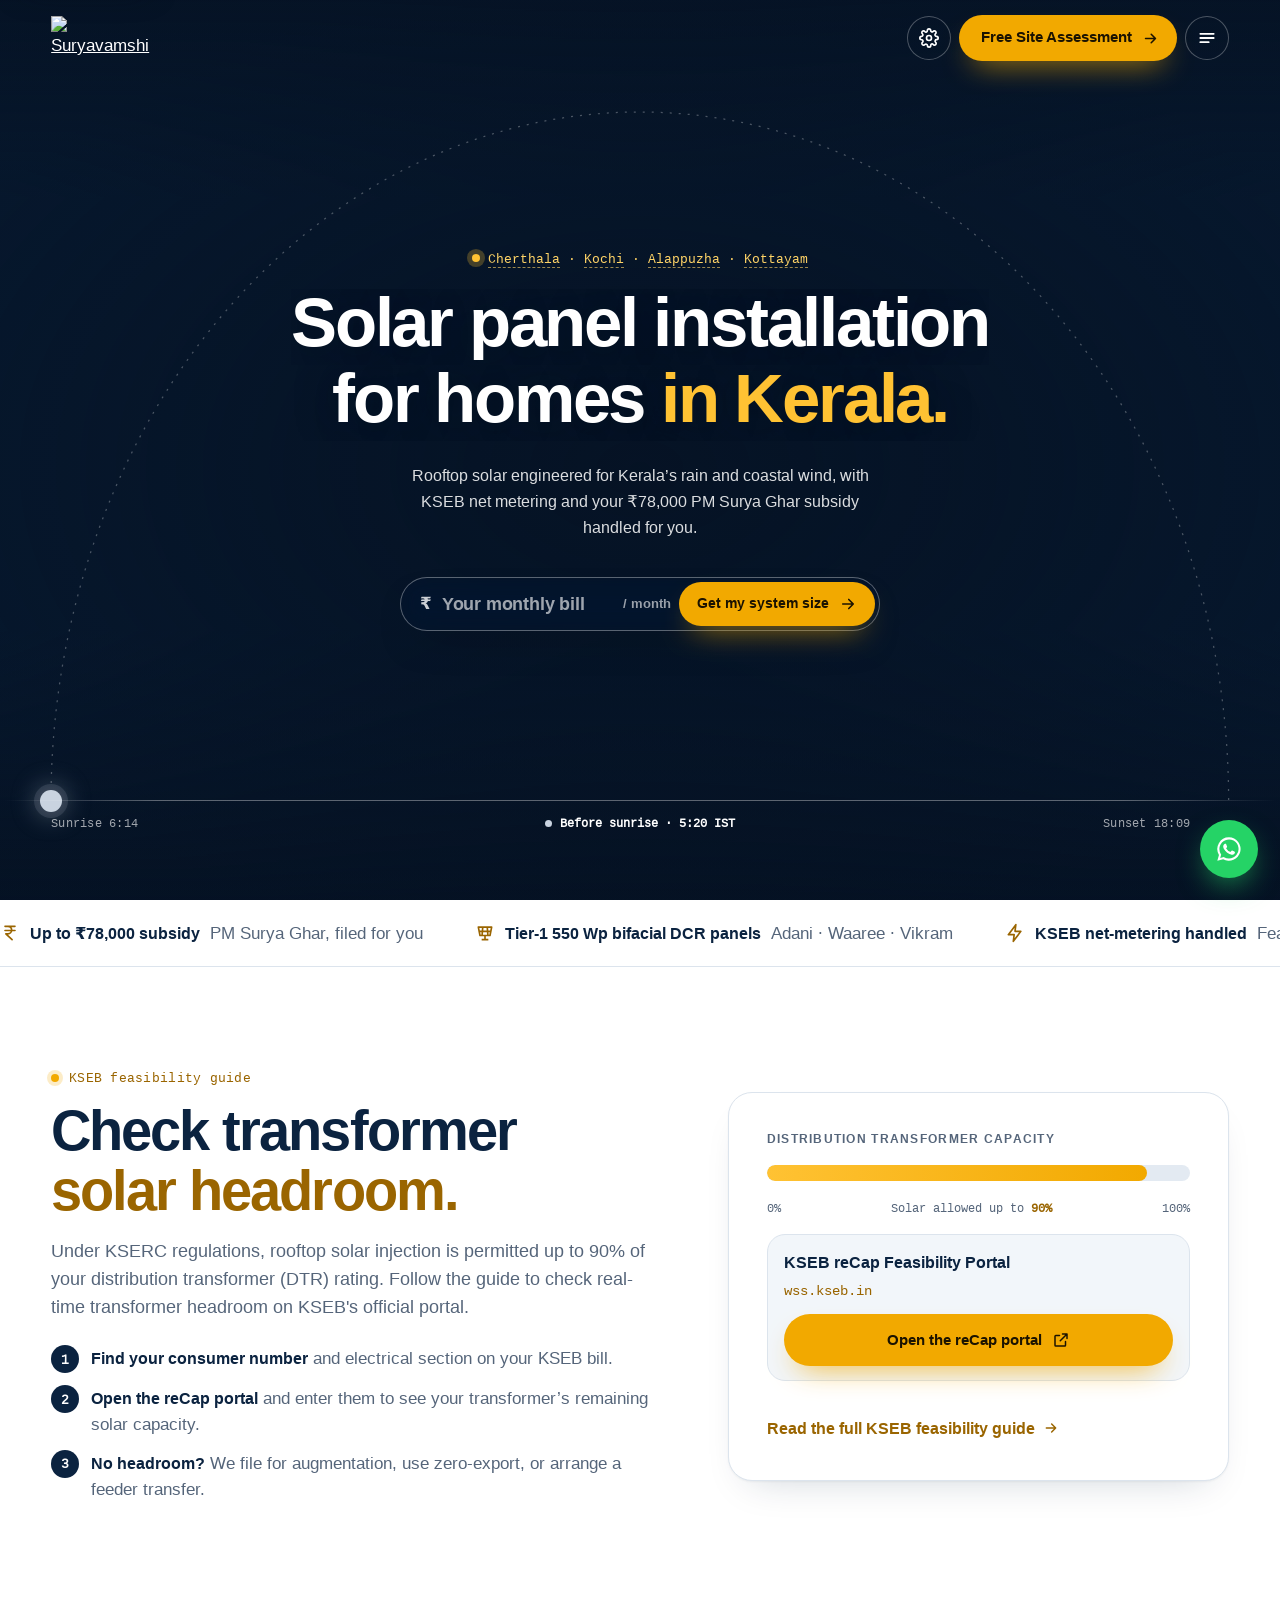
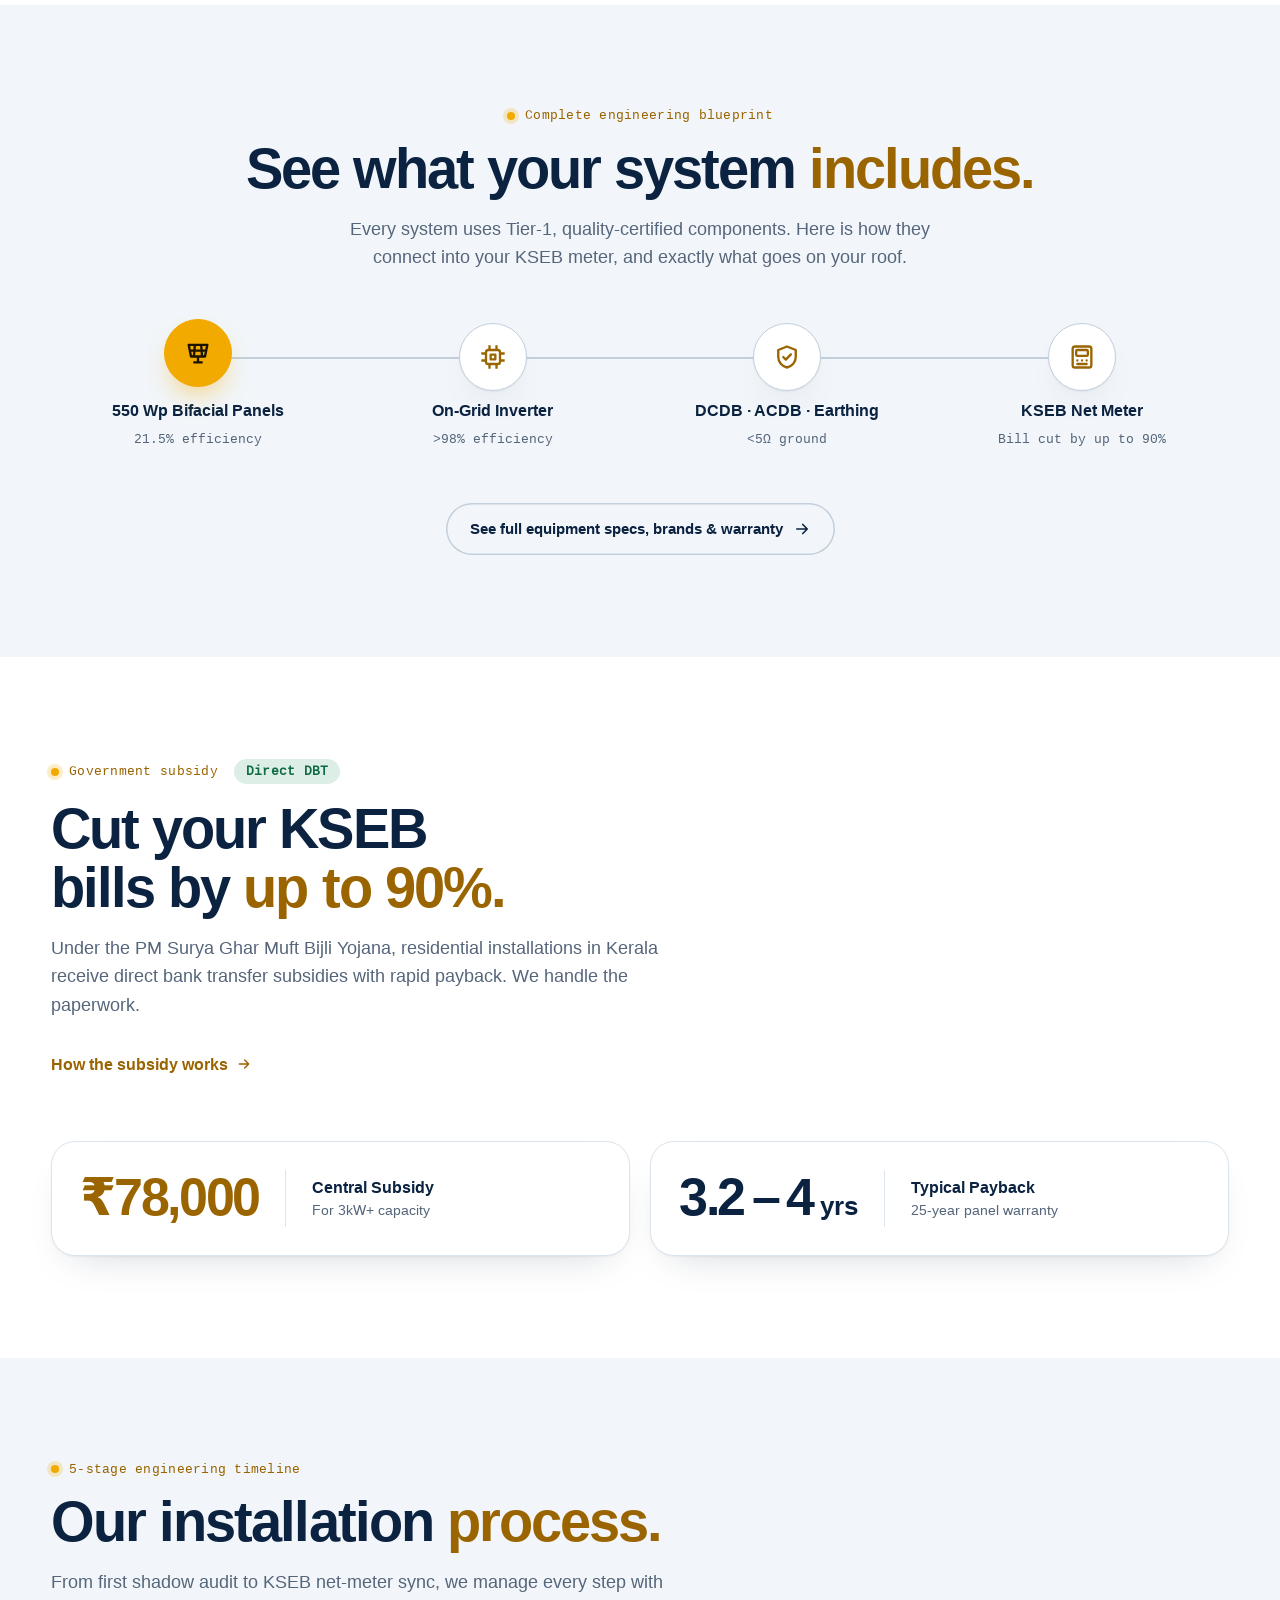
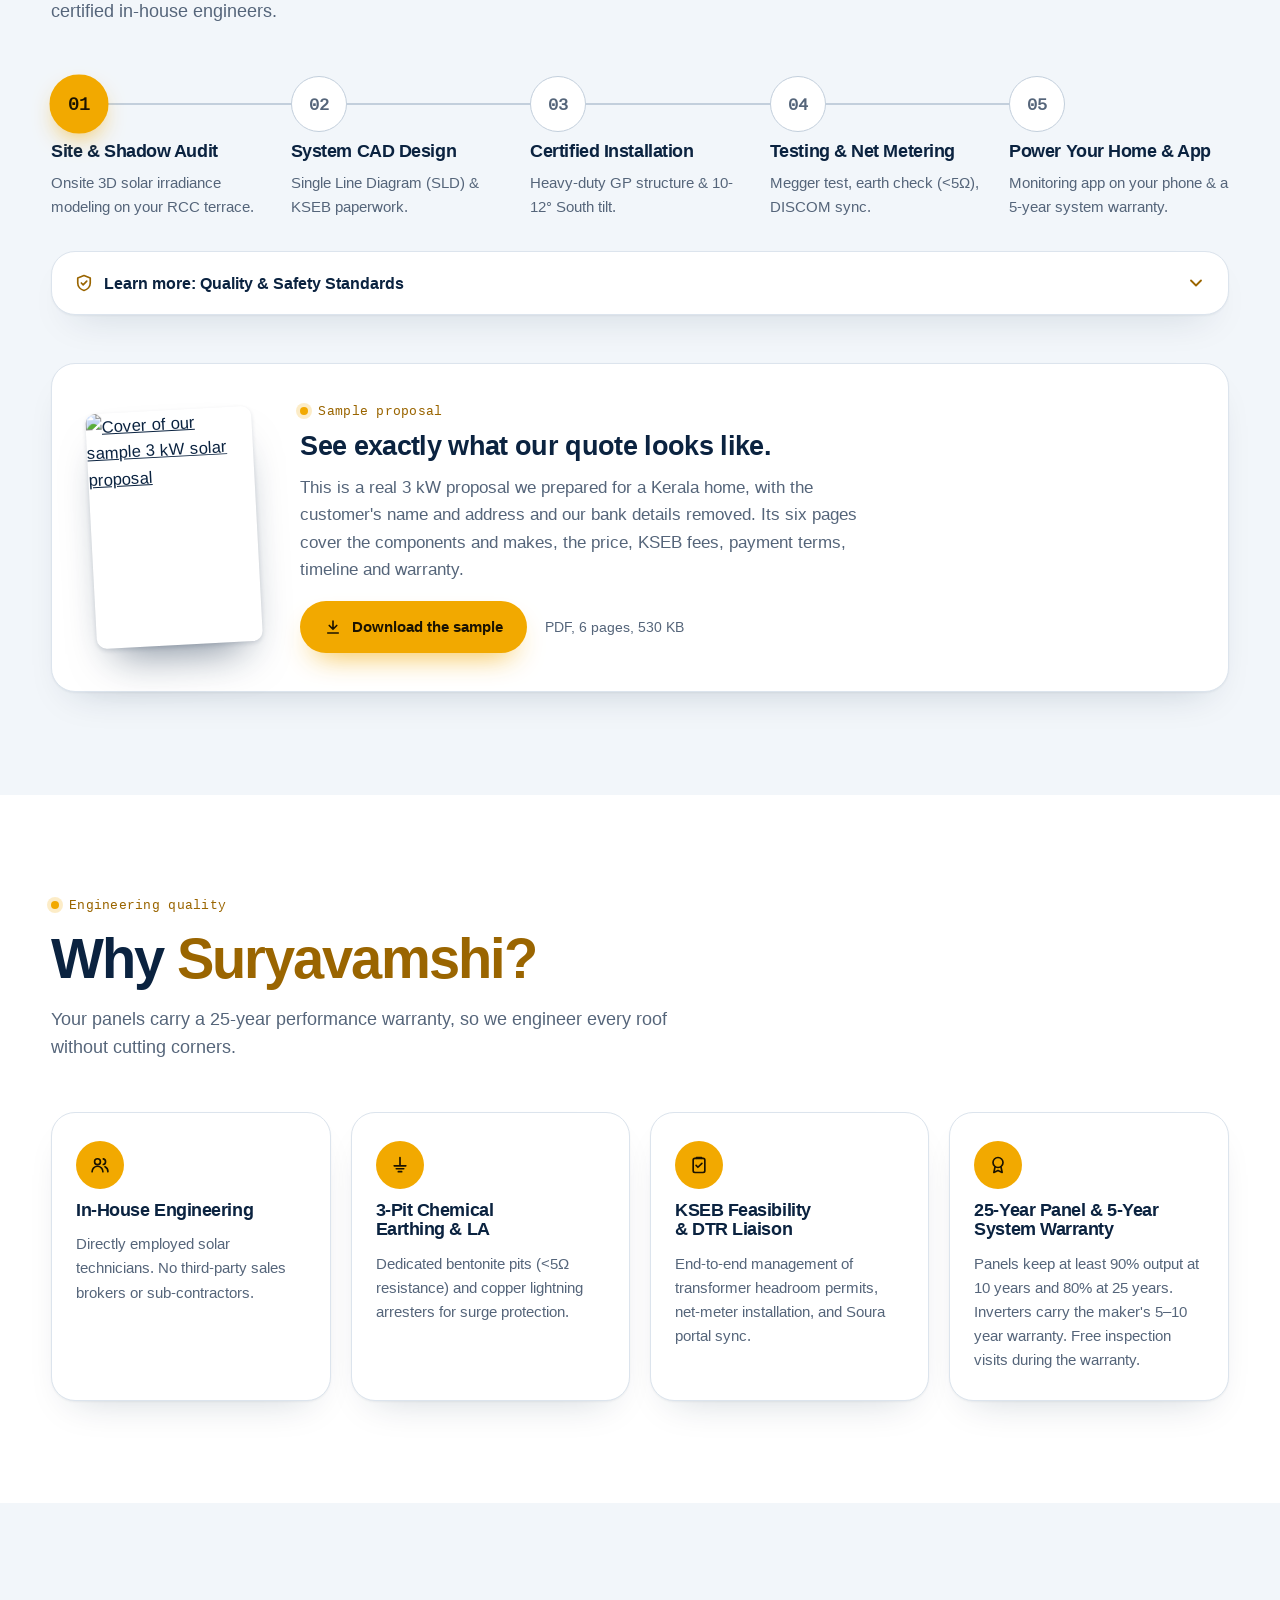
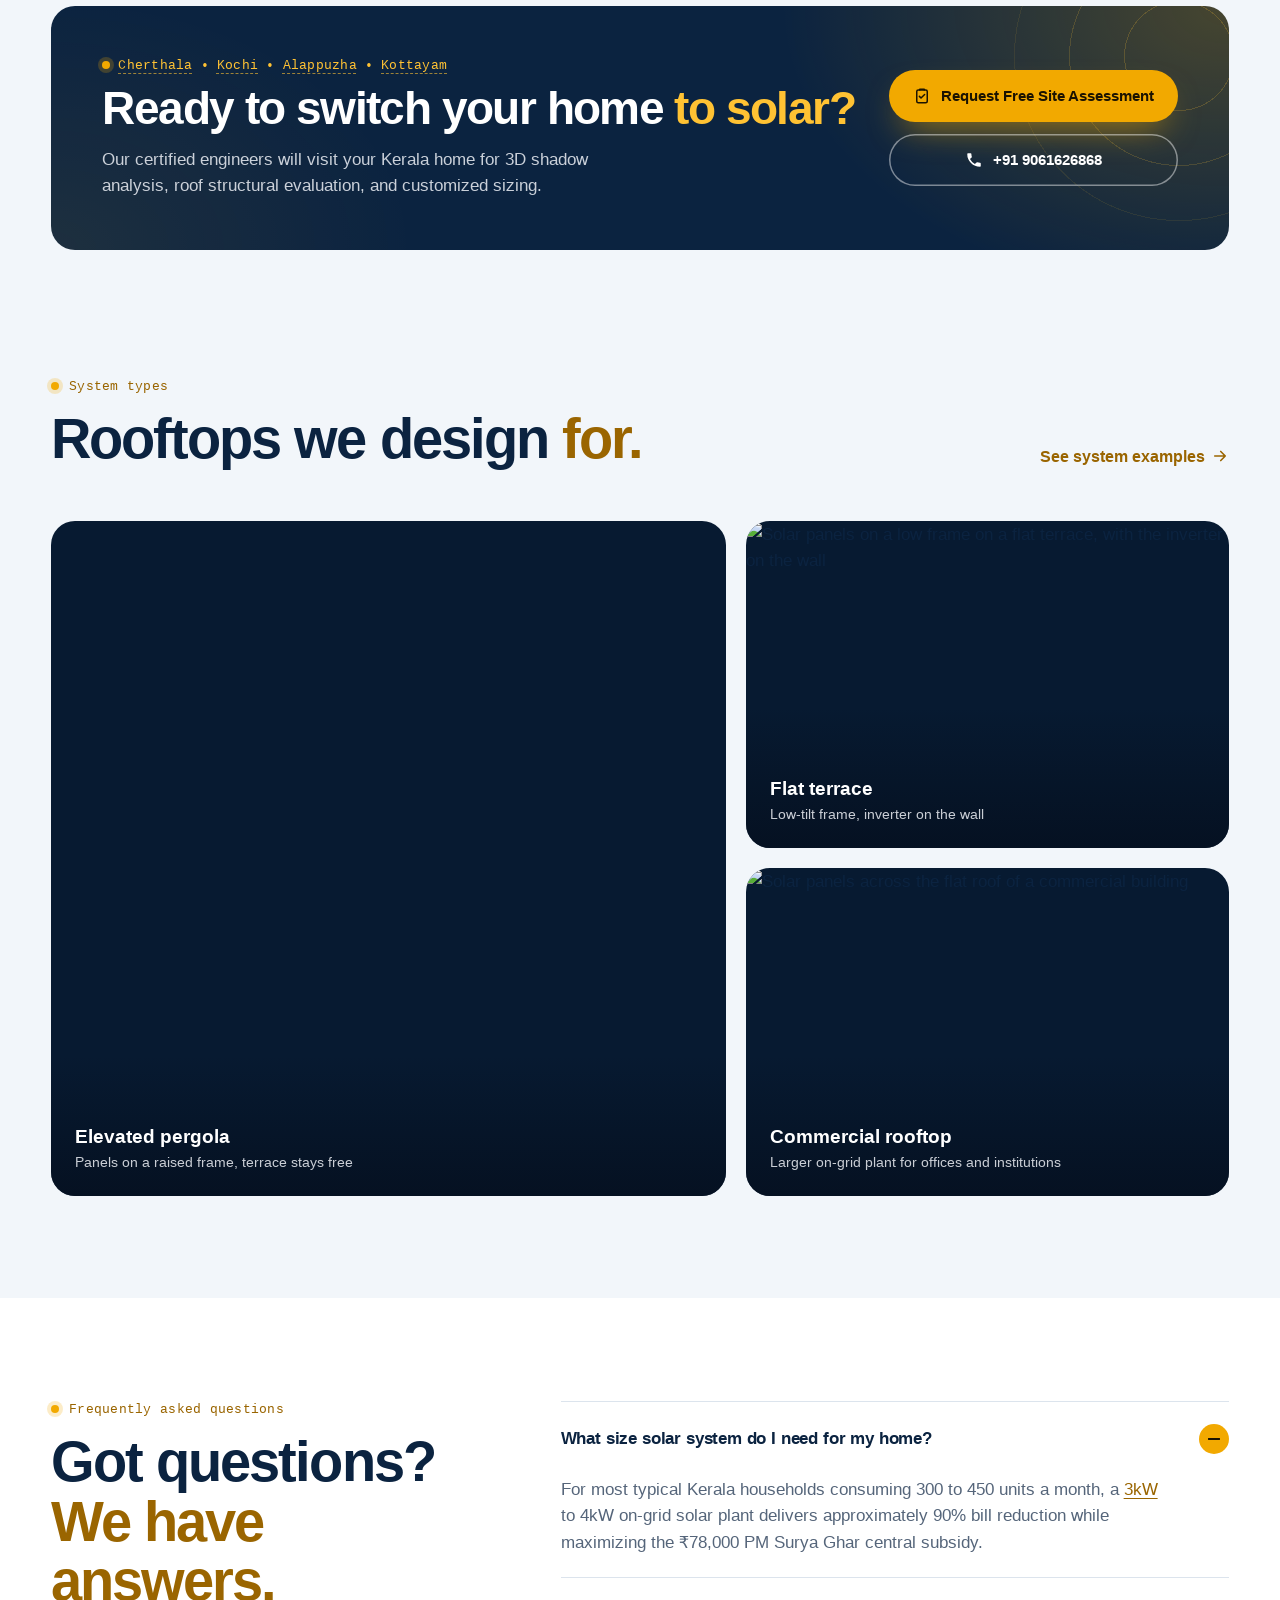
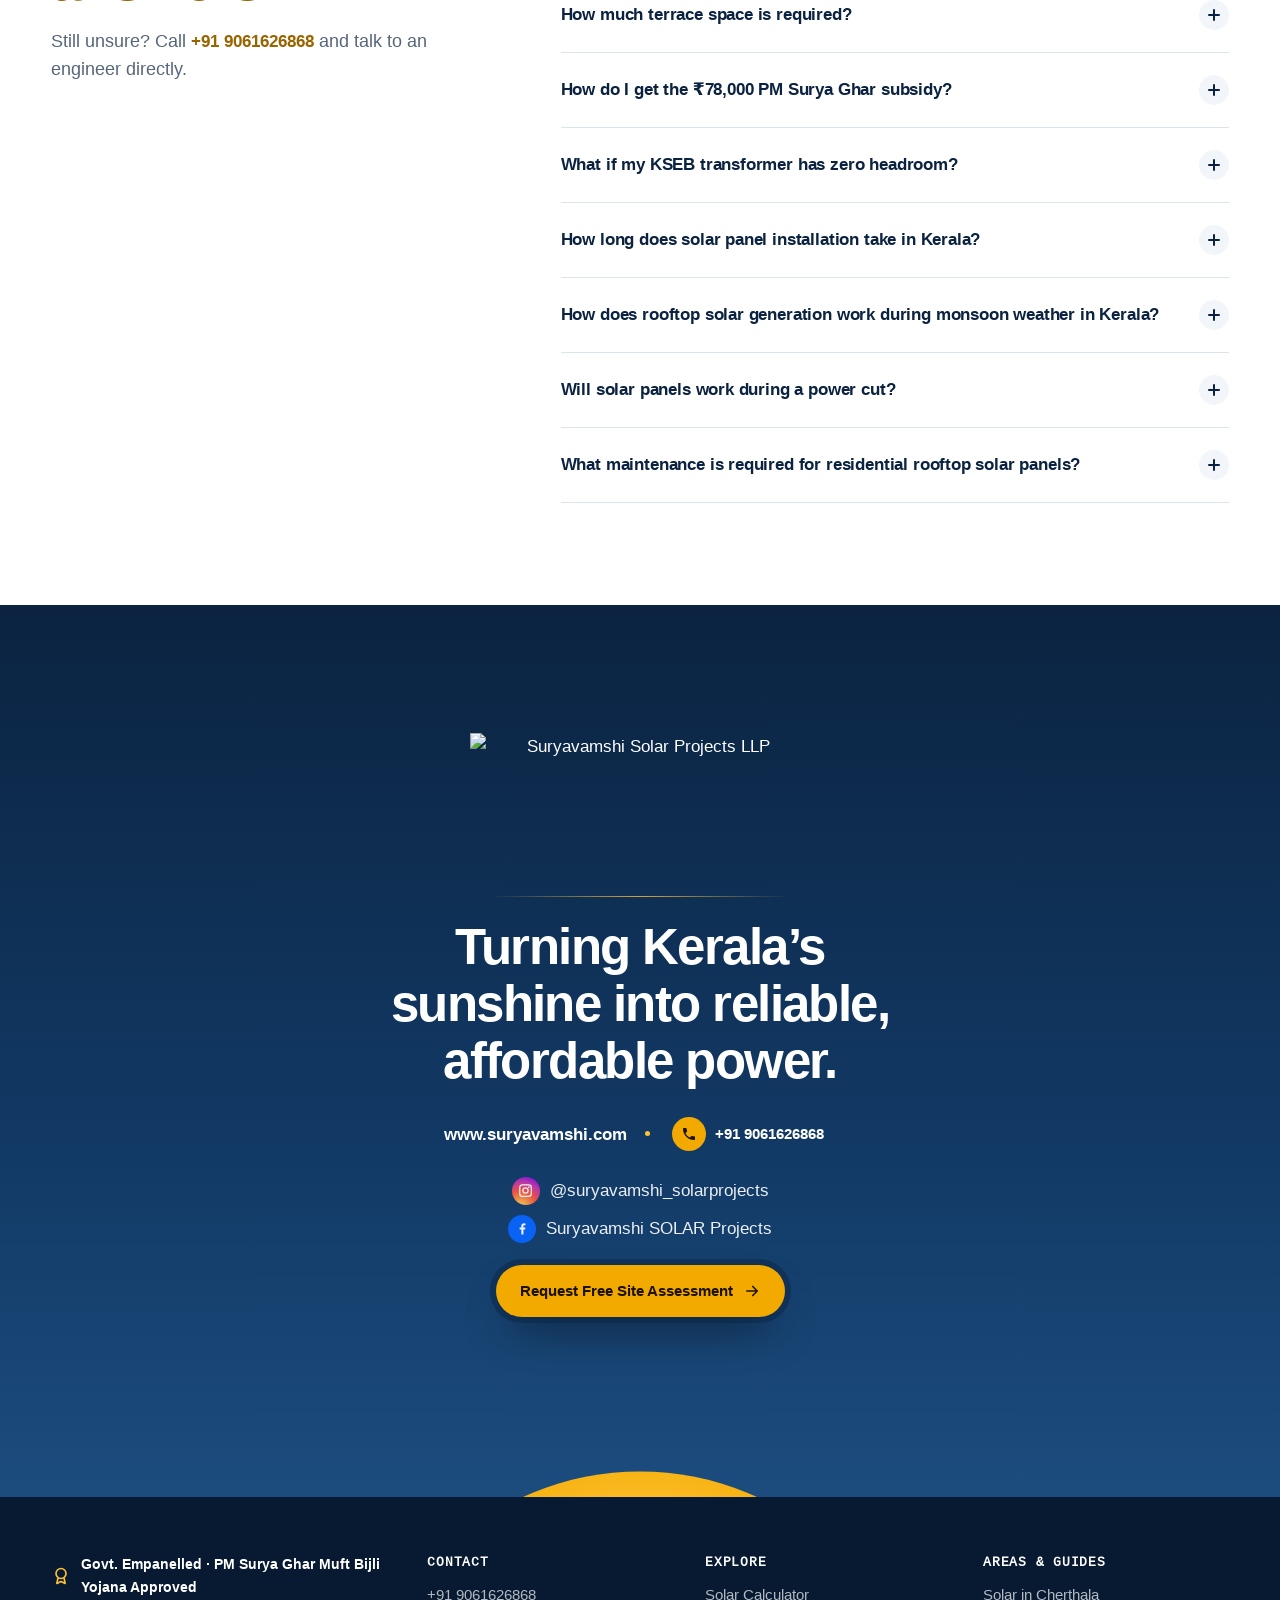
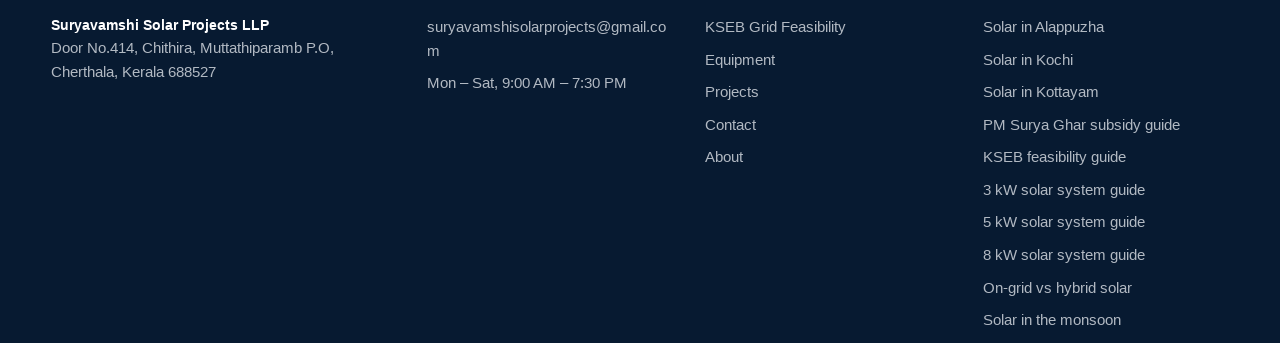
==== commit e2ede8b4: "Show 3 kW as 450 units a month and size the inverter to the array. Headline generation for the 3 kW " ====
--- a/index.html
+++ b/index.html
@@ -729,7 +729,7 @@
 
   <!-- Scripts -->
   <script src="js/config.js?v=13.0"></script>
-  <script src="js/solar-model.js?v=1.0"></script>
+  <script src="js/solar-model.js?v=1.1"></script>
   <script src="js/calculator.js?v=14.1"></script>
   <script src="js/app.js?v=12.3"></script>
   <script src="js/premium.js?v=13.0"></script>
